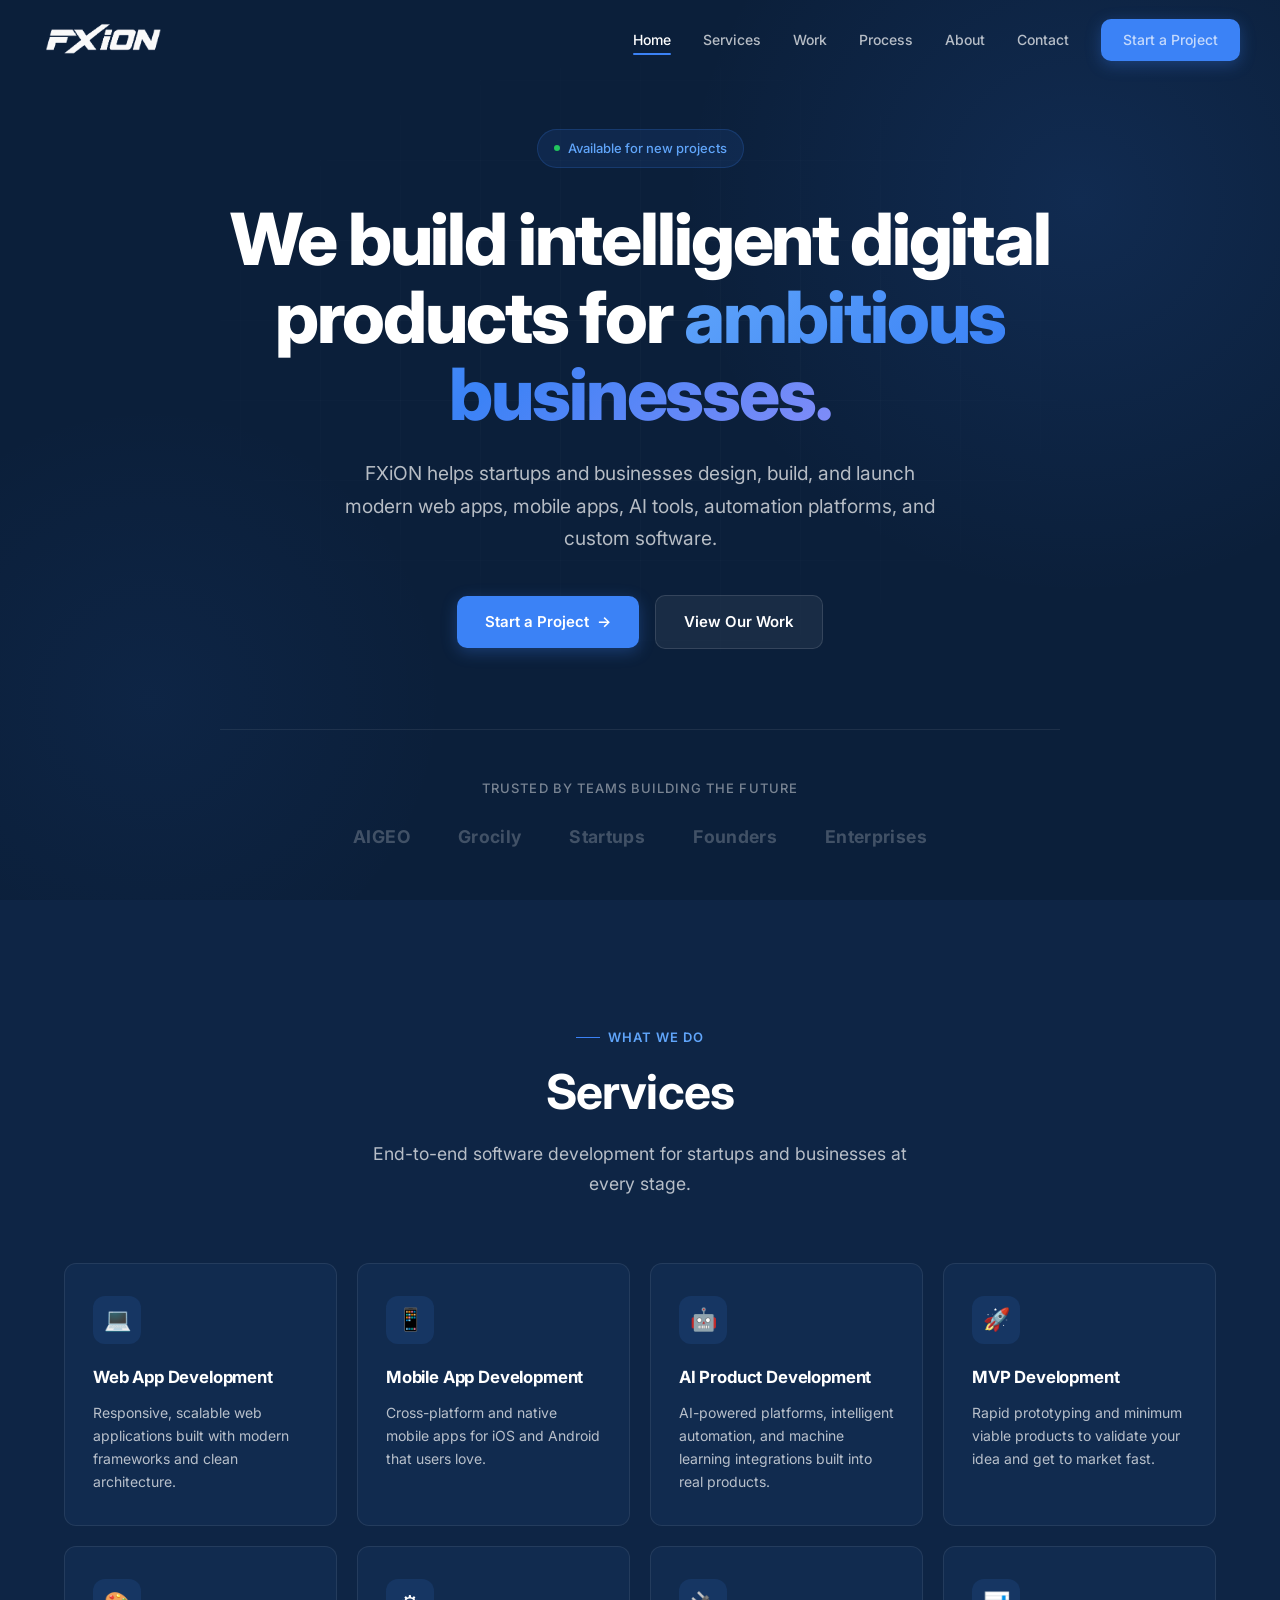
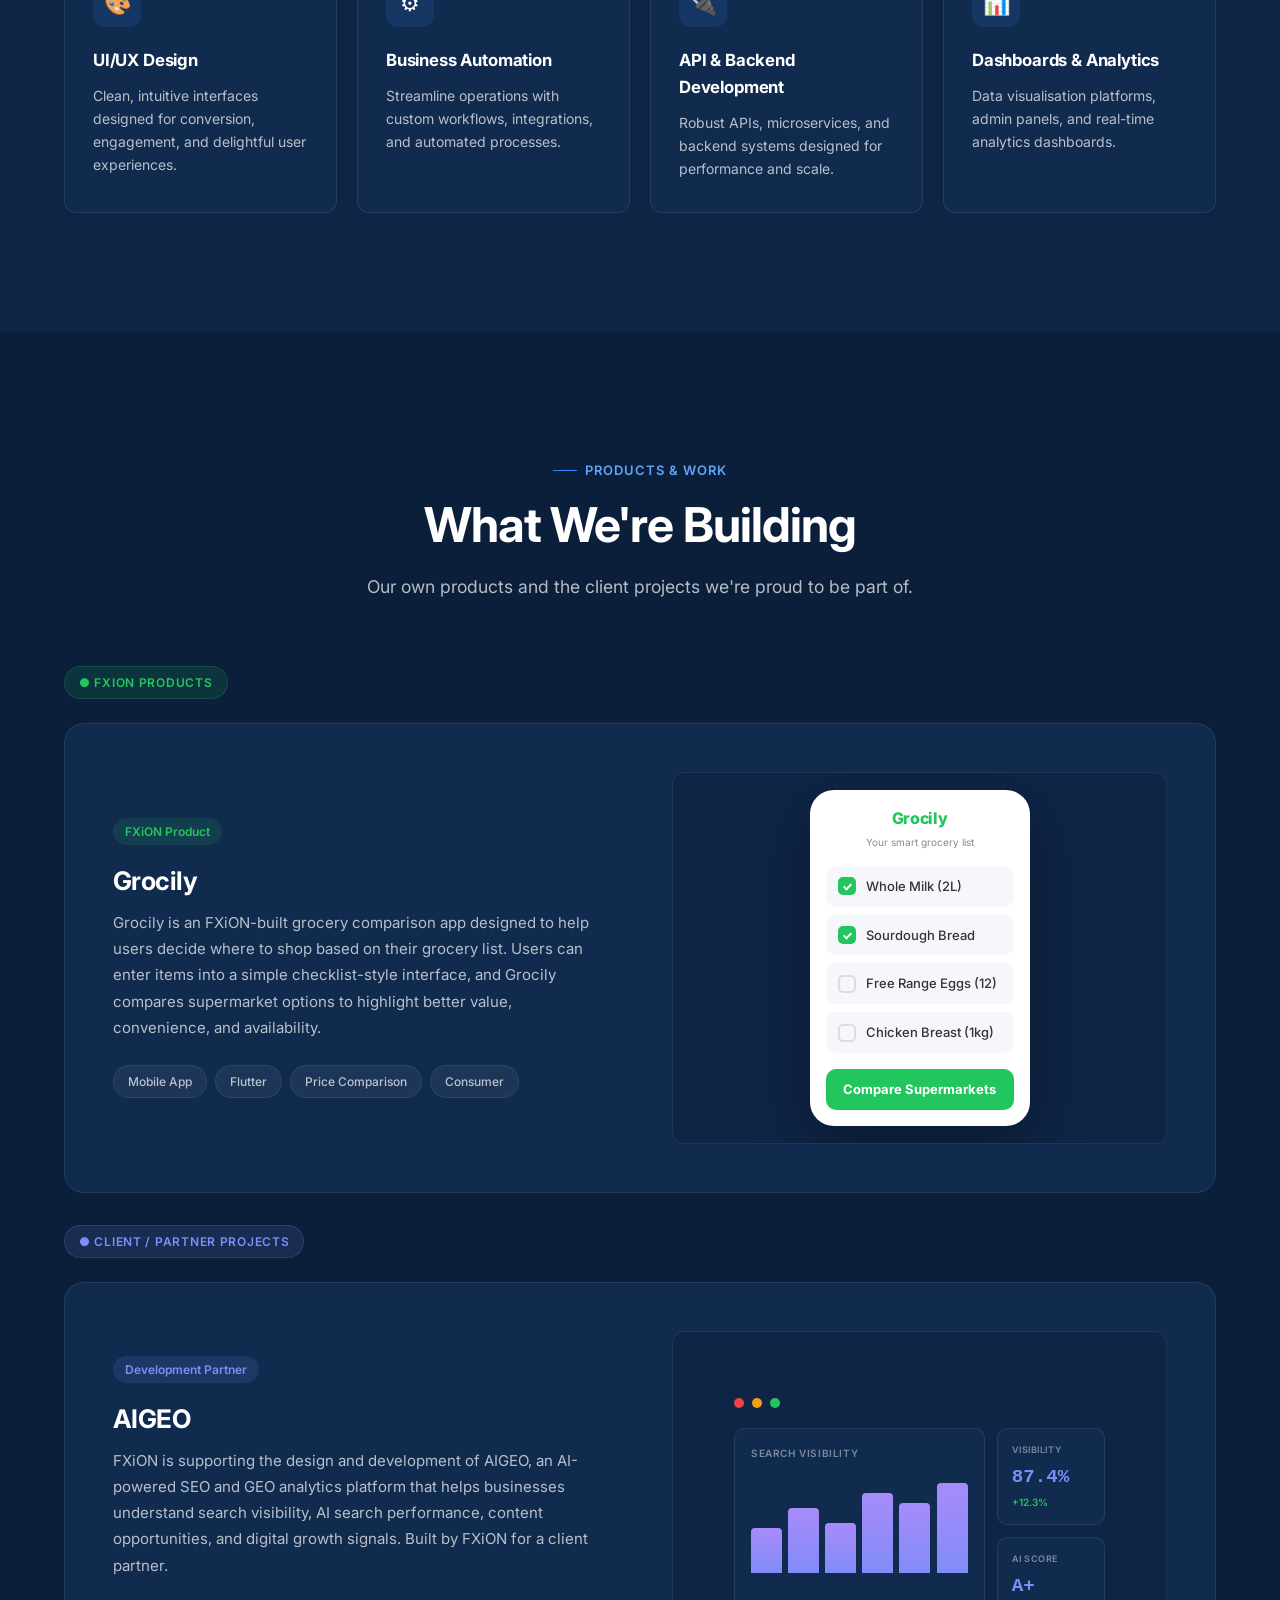
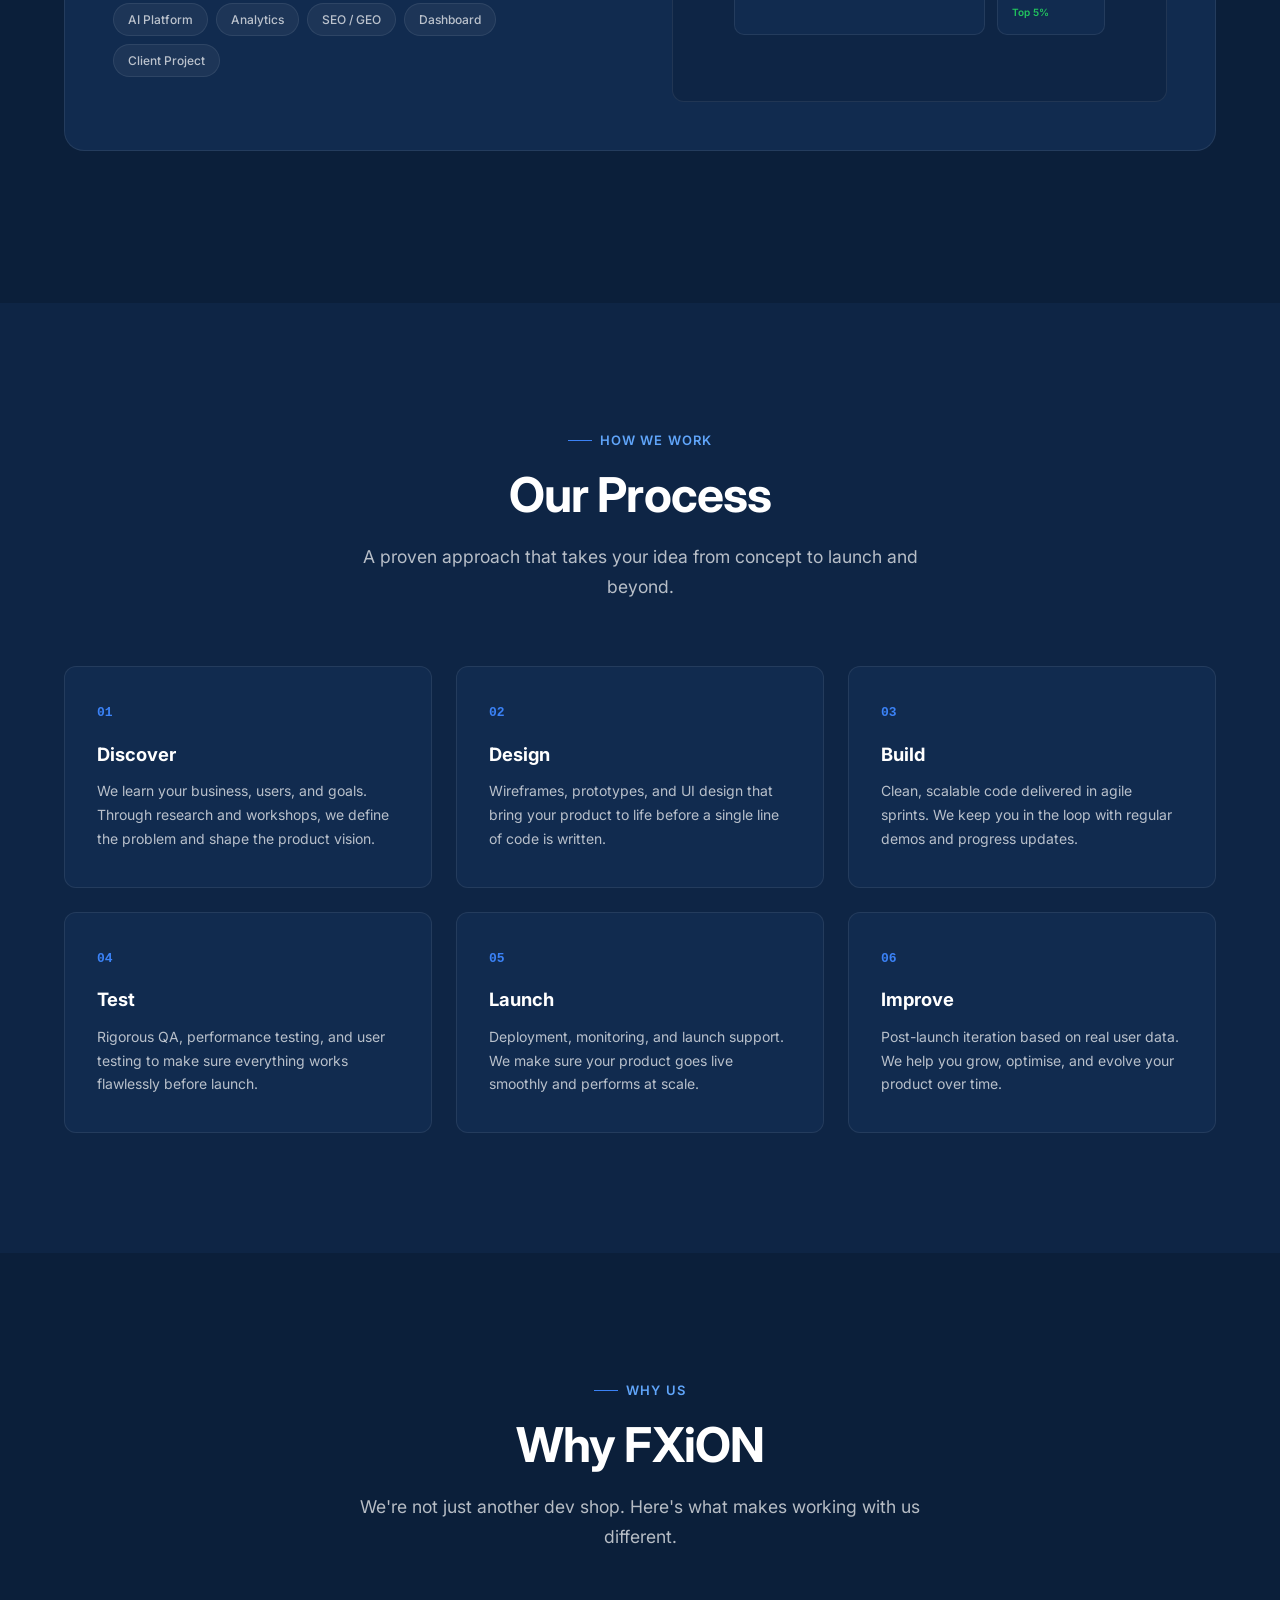
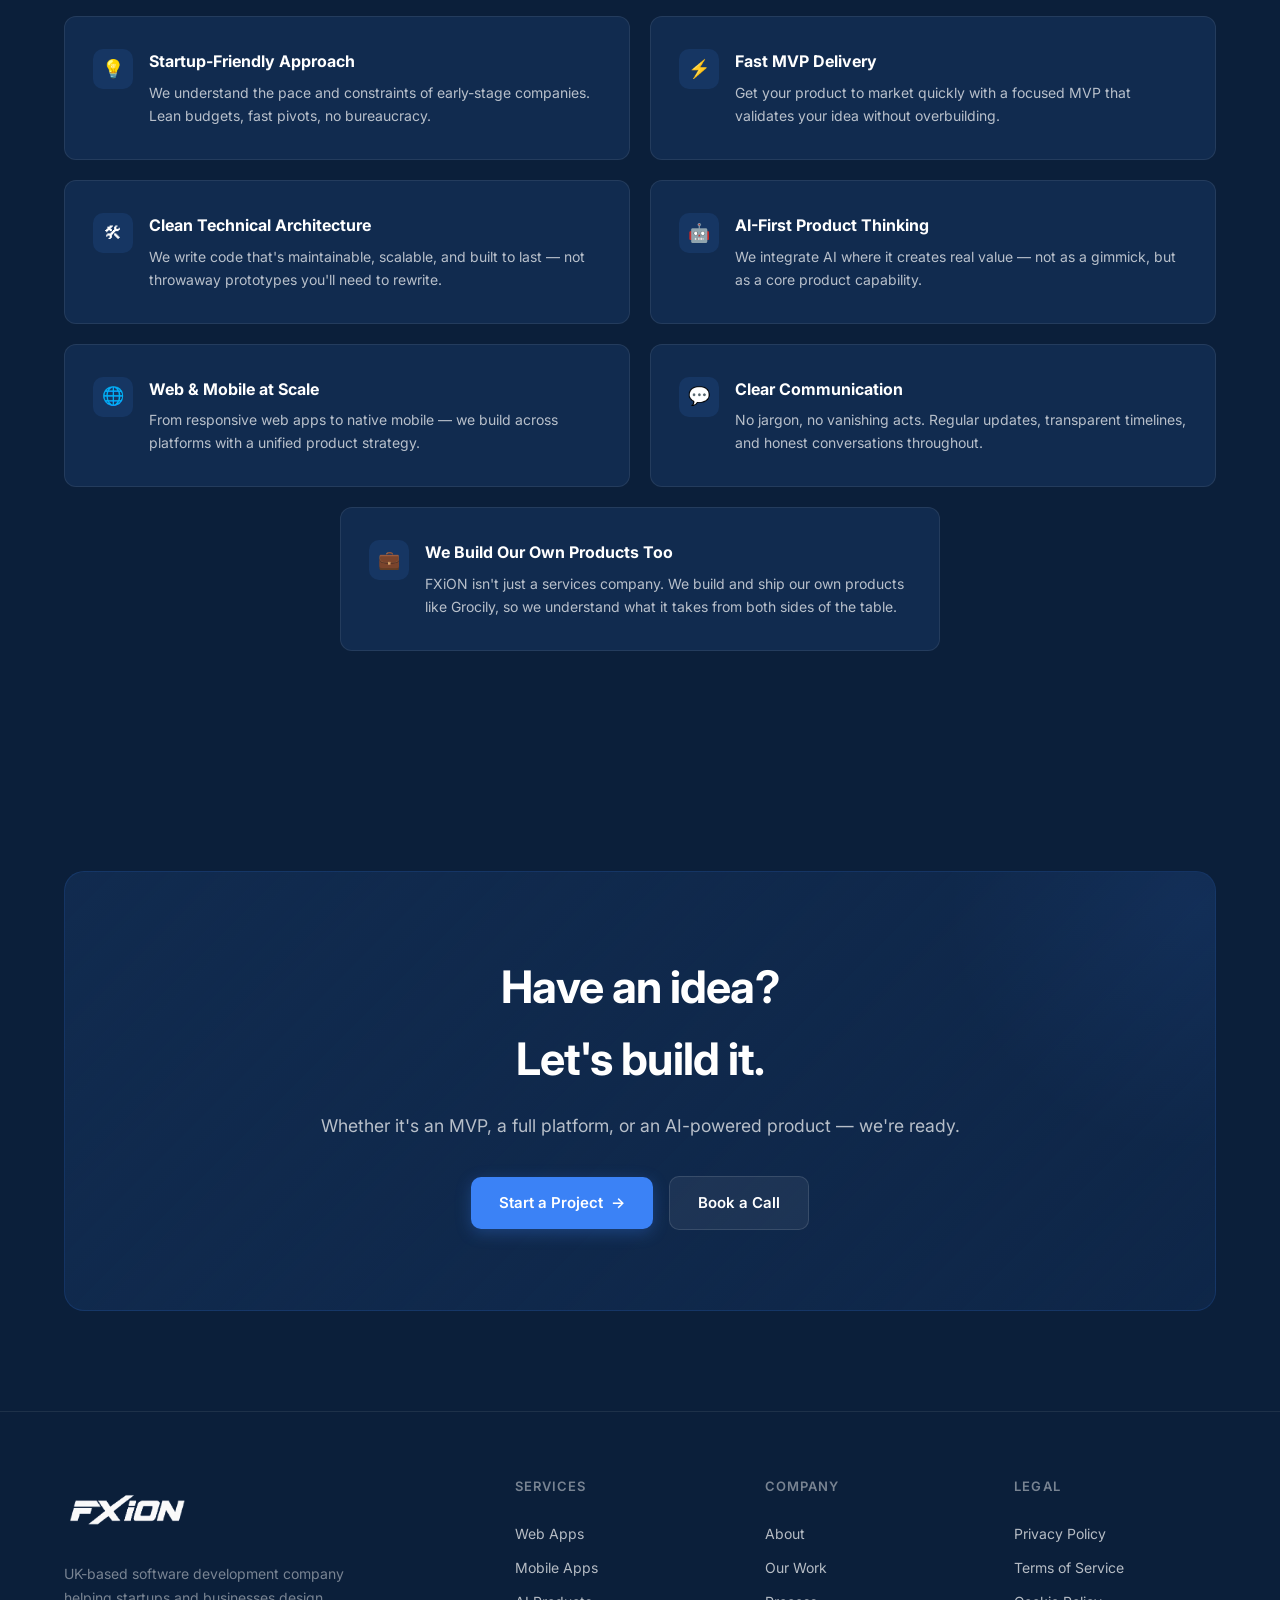
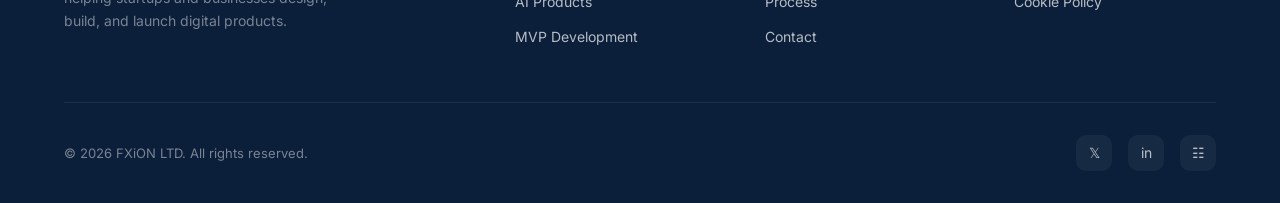
==== index.html @ 8feb6fe5 "Rename FXION to FXiON across the website Co-Authored-By: Claude Opus 4.6 <noreply@anthropic.com>" ====
<!DOCTYPE html>
<html lang="en">
<head>
  <meta charset="UTF-8">
  <meta name="viewport" content="width=device-width, initial-scale=1.0">
  <title>FXiON — We Build Intelligent Digital Products</title>
  <meta name="description" content="FXiON is a UK-based software development company. We help startups and businesses design, build, and launch web apps, mobile apps, AI tools, and custom software.">
  <link rel="preconnect" href="https://fonts.googleapis.com">
  <link rel="preconnect" href="https://fonts.gstatic.com" crossorigin>
  <link href="https://fonts.googleapis.com/css2?family=Inter:wght@400;500;600;700;800&display=swap" rel="stylesheet">
  <link rel="stylesheet" href="styles.css">
  <link rel="icon" href="data:image/svg+xml,<svg xmlns='http://www.w3.org/2000/svg' viewBox='0 0 32 32'><text y='28' font-size='28' font-weight='bold' fill='%233B82F6'>X</text></svg>">
</head>
<body>

  <!-- ===== Navigation ===== -->
  <nav class="nav" role="navigation">
    <div class="nav-inner">
      <a href="index.html" class="nav-logo">
        <img src="logo.png" alt="FXiON">
      </a>
      <div class="nav-links">
        <a href="index.html" class="active">Home</a>
        <a href="#services">Services</a>
        <a href="#work">Work</a>
        <a href="#process">Process</a>
        <a href="about.html">About</a>
        <a href="contact.html">Contact</a>
        <a href="contact.html" class="btn btn-primary nav-cta">Start a Project</a>
      </div>
      <button class="nav-mobile-toggle" aria-label="Toggle menu" aria-expanded="false">
        <span></span><span></span><span></span>
      </button>
    </div>
    <div class="nav-mobile-menu">
      <a href="index.html">Home</a>
      <a href="#services">Services</a>
      <a href="#work">Work</a>
      <a href="#process">Process</a>
      <a href="about.html">About</a>
      <a href="contact.html">Contact</a>
      <a href="contact.html" class="btn btn-primary" style="margin-top:16px;text-align:center;">Start a Project</a>
    </div>
  </nav>

  <!-- ===== Hero ===== -->
  <section class="hero">
    <div class="hero-bg">
      <div class="hero-gradient-1"></div>
      <div class="hero-gradient-2"></div>
      <div class="hero-grid"></div>
    </div>
    <div class="container">
      <div class="hero-content">
        <div class="hero-badge">
          <span class="hero-badge-dot"></span>
          Available for new projects
        </div>
        <h1>We build intelligent digital products for <span class="highlight">ambitious businesses.</span></h1>
        <p class="hero-subtitle">
          FXiON helps startups and businesses design, build, and launch modern web apps, mobile apps, AI tools, automation platforms, and custom software.
        </p>
        <div class="hero-actions">
          <a href="contact.html" class="btn btn-primary">
            Start a Project <span class="btn-arrow">&rarr;</span>
          </a>
          <a href="#work" class="btn btn-secondary">
            View Our Work
          </a>
        </div>
        <div class="hero-clients">
          <div class="hero-clients-label">Trusted by teams building the future</div>
          <div class="hero-clients-logos">
            <span class="client-logo">AIGEO</span>
            <span class="client-logo">Grocily</span>
            <span class="client-logo">Startups</span>
            <span class="client-logo">Founders</span>
            <span class="client-logo">Enterprises</span>
          </div>
        </div>
      </div>
    </div>
  </section>

  <!-- ===== Services ===== -->
  <section class="section" id="services" style="background: var(--bg-secondary);">
    <div class="container">
      <div class="section-center reveal">
        <span class="section-label">What We Do</span>
        <h2 class="section-title">Services</h2>
        <p class="section-subtitle">End-to-end software development for startups and businesses at every stage.</p>
      </div>
      <div class="services-grid">
        <div class="service-card reveal">
          <div class="service-icon">&#128187;</div>
          <h3>Web App Development</h3>
          <p>Responsive, scalable web applications built with modern frameworks and clean architecture.</p>
        </div>
        <div class="service-card reveal">
          <div class="service-icon">&#128241;</div>
          <h3>Mobile App Development</h3>
          <p>Cross-platform and native mobile apps for iOS and Android that users love.</p>
        </div>
        <div class="service-card reveal">
          <div class="service-icon">&#129302;</div>
          <h3>AI Product Development</h3>
          <p>AI-powered platforms, intelligent automation, and machine learning integrations built into real products.</p>
        </div>
        <div class="service-card reveal">
          <div class="service-icon">&#128640;</div>
          <h3>MVP Development</h3>
          <p>Rapid prototyping and minimum viable products to validate your idea and get to market fast.</p>
        </div>
        <div class="service-card reveal">
          <div class="service-icon">&#127912;</div>
          <h3>UI/UX Design</h3>
          <p>Clean, intuitive interfaces designed for conversion, engagement, and delightful user experiences.</p>
        </div>
        <div class="service-card reveal">
          <div class="service-icon">&#9881;</div>
          <h3>Business Automation</h3>
          <p>Streamline operations with custom workflows, integrations, and automated processes.</p>
        </div>
        <div class="service-card reveal">
          <div class="service-icon">&#128268;</div>
          <h3>API &amp; Backend Development</h3>
          <p>Robust APIs, microservices, and backend systems designed for performance and scale.</p>
        </div>
        <div class="service-card reveal">
          <div class="service-icon">&#128202;</div>
          <h3>Dashboards &amp; Analytics</h3>
          <p>Data visualisation platforms, admin panels, and real-time analytics dashboards.</p>
        </div>
      </div>
    </div>
  </section>

  <!-- ===== Products & Work ===== -->
  <section class="section" id="work">
    <div class="container">
      <div class="section-center reveal">
        <span class="section-label">Products &amp; Work</span>
        <h2 class="section-title">What We're Building</h2>
        <p class="section-subtitle">Our own products and the client projects we're proud to be part of.</p>
      </div>

      <!-- FXiON Products -->
      <div class="work-category reveal" style="margin-top:64px;">
        <div class="work-category-label own">&#9679; FXiON Products</div>
        <div class="work-card">
          <div class="work-card-info">
            <span class="work-card-badge own">FXiON Product</span>
            <h3>Grocily</h3>
            <p>Grocily is an FXiON-built grocery comparison app designed to help users decide where to shop based on their grocery list. Users can enter items into a simple checklist-style interface, and Grocily compares supermarket options to highlight better value, convenience, and availability.</p>
            <div class="work-card-tags">
              <span class="work-tag">Mobile App</span>
              <span class="work-tag">Flutter</span>
              <span class="work-tag">Price Comparison</span>
              <span class="work-tag">Consumer</span>
            </div>
          </div>
          <div class="work-card-visual">
            <div class="grocily-mockup">
              <div class="grocily-header">
                <h4>Grocily</h4>
                <p>Your smart grocery list</p>
              </div>
              <div class="grocily-list">
                <div class="grocily-item checked">
                  <div class="grocily-check"></div>
                  Whole Milk (2L)
                </div>
                <div class="grocily-item checked">
                  <div class="grocily-check"></div>
                  Sourdough Bread
                </div>
                <div class="grocily-item">
                  <div class="grocily-check"></div>
                  Free Range Eggs (12)
                </div>
                <div class="grocily-item">
                  <div class="grocily-check"></div>
                  Chicken Breast (1kg)
                </div>
              </div>
              <div class="grocily-compare">Compare Supermarkets</div>
            </div>
          </div>
        </div>
      </div>

      <!-- Client / Partner Projects -->
      <div class="work-category reveal">
        <div class="work-category-label client">&#9679; Client / Partner Projects</div>
        <div class="work-card">
          <div class="work-card-info">
            <span class="work-card-badge client">Development Partner</span>
            <h3>AIGEO</h3>
            <p>FXiON is supporting the design and development of AIGEO, an AI-powered SEO and GEO analytics platform that helps businesses understand search visibility, AI search performance, content opportunities, and digital growth signals. Built by FXiON for a client partner.</p>
            <div class="work-card-tags">
              <span class="work-tag">AI Platform</span>
              <span class="work-tag">Analytics</span>
              <span class="work-tag">SEO / GEO</span>
              <span class="work-tag">Dashboard</span>
              <span class="work-tag">Client Project</span>
            </div>
          </div>
          <div class="work-card-visual">
            <div class="aigeo-mockup">
              <div class="aigeo-bar">
                <span class="aigeo-dot"></span>
                <span class="aigeo-dot"></span>
                <span class="aigeo-dot"></span>
              </div>
              <div class="aigeo-content">
                <div class="aigeo-chart">
                  <div class="aigeo-chart-title">Search Visibility</div>
                  <div class="aigeo-bars">
                    <div class="aigeo-bar-item"></div>
                    <div class="aigeo-bar-item"></div>
                    <div class="aigeo-bar-item"></div>
                    <div class="aigeo-bar-item"></div>
                    <div class="aigeo-bar-item"></div>
                    <div class="aigeo-bar-item"></div>
                  </div>
                </div>
                <div class="aigeo-sidebar">
                  <div class="aigeo-metric">
                    <div class="aigeo-metric-label">Visibility</div>
                    <div class="aigeo-metric-value">87.4%</div>
                    <div class="aigeo-metric-change">+12.3%</div>
                  </div>
                  <div class="aigeo-metric">
                    <div class="aigeo-metric-label">AI Score</div>
                    <div class="aigeo-metric-value">A+</div>
                    <div class="aigeo-metric-change">Top 5%</div>
                  </div>
                </div>
              </div>
            </div>
          </div>
        </div>
      </div>
    </div>
  </section>

  <!-- ===== Process ===== -->
  <section class="section" id="process" style="background: var(--bg-secondary);">
    <div class="container">
      <div class="section-center reveal">
        <span class="section-label">How We Work</span>
        <h2 class="section-title">Our Process</h2>
        <p class="section-subtitle">A proven approach that takes your idea from concept to launch and beyond.</p>
      </div>
      <div class="process-grid">
        <div class="process-card reveal">
          <div class="process-number">01</div>
          <h3>Discover</h3>
          <p>We learn your business, users, and goals. Through research and workshops, we define the problem and shape the product vision.</p>
        </div>
        <div class="process-card reveal">
          <div class="process-number">02</div>
          <h3>Design</h3>
          <p>Wireframes, prototypes, and UI design that bring your product to life before a single line of code is written.</p>
        </div>
        <div class="process-card reveal">
          <div class="process-number">03</div>
          <h3>Build</h3>
          <p>Clean, scalable code delivered in agile sprints. We keep you in the loop with regular demos and progress updates.</p>
        </div>
        <div class="process-card reveal">
          <div class="process-number">04</div>
          <h3>Test</h3>
          <p>Rigorous QA, performance testing, and user testing to make sure everything works flawlessly before launch.</p>
        </div>
        <div class="process-card reveal">
          <div class="process-number">05</div>
          <h3>Launch</h3>
          <p>Deployment, monitoring, and launch support. We make sure your product goes live smoothly and performs at scale.</p>
        </div>
        <div class="process-card reveal">
          <div class="process-number">06</div>
          <h3>Improve</h3>
          <p>Post-launch iteration based on real user data. We help you grow, optimise, and evolve your product over time.</p>
        </div>
      </div>
    </div>
  </section>

  <!-- ===== Why FXiON ===== -->
  <section class="section" id="why">
    <div class="container">
      <div class="section-center reveal">
        <span class="section-label">Why Us</span>
        <h2 class="section-title">Why FXiON</h2>
        <p class="section-subtitle">We're not just another dev shop. Here's what makes working with us different.</p>
      </div>
      <div class="why-grid">
        <div class="why-card reveal">
          <div class="why-icon">&#128161;</div>
          <div>
            <h3>Startup-Friendly Approach</h3>
            <p>We understand the pace and constraints of early-stage companies. Lean budgets, fast pivots, no bureaucracy.</p>
          </div>
        </div>
        <div class="why-card reveal">
          <div class="why-icon">&#9889;</div>
          <div>
            <h3>Fast MVP Delivery</h3>
            <p>Get your product to market quickly with a focused MVP that validates your idea without overbuilding.</p>
          </div>
        </div>
        <div class="why-card reveal">
          <div class="why-icon">&#128736;</div>
          <div>
            <h3>Clean Technical Architecture</h3>
            <p>We write code that's maintainable, scalable, and built to last — not throwaway prototypes you'll need to rewrite.</p>
          </div>
        </div>
        <div class="why-card reveal">
          <div class="why-icon">&#129302;</div>
          <div>
            <h3>AI-First Product Thinking</h3>
            <p>We integrate AI where it creates real value — not as a gimmick, but as a core product capability.</p>
          </div>
        </div>
        <div class="why-card reveal">
          <div class="why-icon">&#127760;</div>
          <div>
            <h3>Web &amp; Mobile at Scale</h3>
            <p>From responsive web apps to native mobile — we build across platforms with a unified product strategy.</p>
          </div>
        </div>
        <div class="why-card reveal">
          <div class="why-icon">&#128172;</div>
          <div>
            <h3>Clear Communication</h3>
            <p>No jargon, no vanishing acts. Regular updates, transparent timelines, and honest conversations throughout.</p>
          </div>
        </div>
        <div class="why-card reveal" style="grid-column: 1 / -1; max-width: 600px; margin: 0 auto;">
          <div class="why-icon">&#128188;</div>
          <div>
            <h3>We Build Our Own Products Too</h3>
            <p>FXiON isn't just a services company. We build and ship our own products like Grocily, so we understand what it takes from both sides of the table.</p>
          </div>
        </div>
      </div>
    </div>
  </section>

  <!-- ===== CTA Banner ===== -->
  <section class="cta-banner">
    <div class="container">
      <div class="cta-box reveal">
        <h2>Have an idea?<br>Let's build it.</h2>
        <p>Whether it's an MVP, a full platform, or an AI-powered product — we're ready.</p>
        <div class="hero-actions">
          <a href="contact.html" class="btn btn-primary">Start a Project <span class="btn-arrow">&rarr;</span></a>
          <a href="contact.html" class="btn btn-secondary">Book a Call</a>
        </div>
      </div>
    </div>
  </section>

  <!-- ===== Footer ===== -->
  <footer class="footer">
    <div class="container">
      <div class="footer-grid">
        <div class="footer-brand">
          <a href="index.html" class="nav-logo">
            <img src="logo.png" alt="FXiON">
          </a>
          <p>UK-based software development company helping startups and businesses design, build, and launch digital products.</p>
        </div>
        <div class="footer-col">
          <h4>Services</h4>
          <a href="#services">Web Apps</a>
          <a href="#services">Mobile Apps</a>
          <a href="#services">AI Products</a>
          <a href="#services">MVP Development</a>
        </div>
        <div class="footer-col">
          <h4>Company</h4>
          <a href="about.html">About</a>
          <a href="#work">Our Work</a>
          <a href="#process">Process</a>
          <a href="contact.html">Contact</a>
        </div>
        <div class="footer-col">
          <h4>Legal</h4>
          <a href="#">Privacy Policy</a>
          <a href="#">Terms of Service</a>
          <a href="#">Cookie Policy</a>
        </div>
      </div>
      <div class="footer-bottom">
        <span>&copy; 2026 FXiON LTD. All rights reserved.</span>
        <div class="footer-social">
          <a href="#" aria-label="Twitter">&#120143;</a>
          <a href="#" aria-label="LinkedIn">in</a>
          <a href="#" aria-label="GitHub">&#9783;</a>
        </div>
      </div>
    </div>
  </footer>

  <script src="script.js"></script>
</body>
</html>
---- styles.css ----
/* ========================================
   FXiON LTD — Global Styles
   ======================================== */

*, *::before, *::after {
  margin: 0;
  padding: 0;
  box-sizing: border-box;
}

:root {
  --bg-primary: #0B1F3A;
  --bg-secondary: #0E2545;
  --bg-card: #112B4F;
  --bg-card-hover: #153562;
  --accent: #3B82F6;
  --accent-light: #60A5FA;
  --accent-glow: rgba(59, 130, 246, 0.12);
  --green: #22C55E;
  --green-glow: rgba(34, 197, 94, 0.12);
  --purple: #818CF8;
  --purple-glow: rgba(129, 140, 248, 0.12);
  --text-primary: #FFFFFF;
  --text-secondary: rgba(255, 255, 255, 0.7);
  --text-muted: rgba(255, 255, 255, 0.45);
  --border: rgba(255, 255, 255, 0.08);
  --border-light: rgba(255, 255, 255, 0.12);
  --radius: 12px;
  --radius-lg: 20px;
  --transition: 0.3s cubic-bezier(0.4, 0, 0.2, 1);
  --font: 'Inter', -apple-system, BlinkMacSystemFont, 'Segoe UI', sans-serif;
  --font-mono: 'JetBrains Mono', 'Fira Code', monospace;
}

html {
  scroll-behavior: smooth;
  -webkit-font-smoothing: antialiased;
  -moz-osx-font-smoothing: grayscale;
}

body {
  font-family: var(--font);
  background: var(--bg-primary);
  color: var(--text-primary);
  line-height: 1.6;
  overflow-x: hidden;
}

a { text-decoration: none; color: inherit; }
img { max-width: 100%; display: block; }
ul { list-style: none; }

/* --- Utility --- */
.container {
  max-width: 1200px;
  margin: 0 auto;
  padding: 0 24px;
}

.section {
  padding: 120px 0;
}

.section-label {
  display: inline-flex;
  align-items: center;
  gap: 8px;
  font-size: 13px;
  font-weight: 600;
  letter-spacing: 0.08em;
  text-transform: uppercase;
  color: var(--accent-light);
  margin-bottom: 16px;
}

.section-label::before {
  content: '';
  width: 24px;
  height: 1px;
  background: var(--accent);
}

.section-title {
  font-size: clamp(2rem, 4vw, 3rem);
  font-weight: 700;
  line-height: 1.15;
  letter-spacing: -0.02em;
  margin-bottom: 20px;
}

.section-subtitle {
  font-size: 1.1rem;
  color: var(--text-secondary);
  max-width: 580px;
  line-height: 1.7;
}

.section-center {
  text-align: center;
}

.section-center .section-subtitle {
  margin-left: auto;
  margin-right: auto;
}

/* --- Buttons --- */
.btn {
  display: inline-flex;
  align-items: center;
  gap: 8px;
  padding: 14px 28px;
  border-radius: 10px;
  font-size: 15px;
  font-weight: 600;
  font-family: var(--font);
  cursor: pointer;
  border: none;
  transition: var(--transition);
  white-space: nowrap;
}

.btn-primary {
  background: var(--accent);
  color: #fff;
  box-shadow: 0 4px 16px rgba(59, 130, 246, 0.3);
}

.btn-primary:hover {
  background: #2563EB;
  transform: translateY(-2px);
  box-shadow: 0 0 24px rgba(59, 130, 246, 0.25), 0 8px 24px rgba(59, 130, 246, 0.35);
}

.btn-secondary {
  background: rgba(255, 255, 255, 0.06);
  color: var(--text-primary);
  border: 1px solid var(--border-light);
}

.btn-secondary:hover {
  background: rgba(255, 255, 255, 0.1);
  border-color: rgba(255, 255, 255, 0.2);
  transform: translateY(-2px);
}

.btn-arrow { transition: transform 0.2s; }
.btn:hover .btn-arrow { transform: translateX(3px); }

/* ========================================
   Navigation
   ======================================== */
.nav {
  position: fixed;
  top: 0;
  left: 0;
  right: 0;
  z-index: 1000;
  padding: 0 24px;
  transition: var(--transition);
}

.nav.scrolled {
  background: rgba(11, 31, 58, 0.85);
  backdrop-filter: blur(20px);
  -webkit-backdrop-filter: blur(20px);
  border-bottom: 1px solid var(--border);
}

.nav-inner {
  max-width: 1200px;
  margin: 0 auto;
  display: flex;
  align-items: center;
  justify-content: space-between;
  height: 80px;
}

.nav-logo {
  display: flex;
  align-items: center;
}

.nav-logo img {
  height: 70px;
  width: auto;
}

.nav-links {
  display: flex;
  align-items: center;
  gap: 32px;
}

.nav-links a {
  font-size: 14px;
  font-weight: 500;
  color: var(--text-secondary);
  transition: var(--transition);
  position: relative;
}

.nav-links a:hover,
.nav-links a.active {
  color: var(--text-primary);
}

.nav-links a.active::after {
  content: '';
  position: absolute;
  bottom: -4px;
  left: 0;
  right: 0;
  height: 2px;
  background: var(--accent);
  border-radius: 1px;
}

.nav-cta {
  padding: 10px 22px !important;
  font-size: 14px !important;
}

.nav-mobile-toggle {
  display: none;
  flex-direction: column;
  gap: 5px;
  cursor: pointer;
  padding: 4px;
  background: none;
  border: none;
}

.nav-mobile-toggle span {
  width: 22px;
  height: 2px;
  background: var(--text-primary);
  border-radius: 2px;
  transition: var(--transition);
}

.nav-mobile-menu {
  display: none;
  position: fixed;
  top: 80px;
  left: 0;
  right: 0;
  bottom: 0;
  background: var(--bg-primary);
  padding: 40px 24px;
  flex-direction: column;
  gap: 24px;
  z-index: 999;
}

.nav-mobile-menu.open { display: flex; }

.nav-mobile-menu a {
  font-size: 1.25rem;
  font-weight: 500;
  color: var(--text-secondary);
  padding: 12px 0;
  border-bottom: 1px solid var(--border);
  transition: var(--transition);
}

.nav-mobile-menu a:hover { color: var(--text-primary); }

/* ========================================
   Hero
   ======================================== */
.hero {
  min-height: 100vh;
  display: flex;
  align-items: center;
  position: relative;
  overflow: hidden;
  padding-top: 80px;
}

.hero-bg {
  position: absolute;
  inset: 0;
  overflow: hidden;
  pointer-events: none;
}

.hero-gradient-1 {
  position: absolute;
  width: 800px;
  height: 800px;
  border-radius: 50%;
  background: radial-gradient(circle, rgba(59, 130, 246, 0.12) 0%, transparent 70%);
  top: -200px;
  right: -200px;
  animation: floatGlow 8s ease-in-out infinite;
}

.hero-gradient-2 {
  position: absolute;
  width: 600px;
  height: 600px;
  border-radius: 50%;
  background: radial-gradient(circle, rgba(59, 130, 246, 0.06) 0%, transparent 70%);
  bottom: -100px;
  left: -150px;
  animation: floatGlow 10s ease-in-out infinite reverse;
}

.hero-grid {
  position: absolute;
  inset: 0;
  background-image:
    linear-gradient(rgba(255, 255, 255, 0.02) 1px, transparent 1px),
    linear-gradient(90deg, rgba(255, 255, 255, 0.02) 1px, transparent 1px);
  background-size: 80px 80px;
  mask-image: radial-gradient(ellipse 60% 60% at 50% 40%, black 20%, transparent 70%);
  -webkit-mask-image: radial-gradient(ellipse 60% 60% at 50% 40%, black 20%, transparent 70%);
}

.hero-content {
  position: relative;
  z-index: 1;
  text-align: center;
  max-width: 840px;
  margin: 0 auto;
}

.hero-badge {
  display: inline-flex;
  align-items: center;
  gap: 8px;
  padding: 8px 16px;
  background: rgba(59, 130, 246, 0.1);
  border: 1px solid rgba(59, 130, 246, 0.2);
  border-radius: 100px;
  font-size: 13px;
  font-weight: 500;
  color: var(--accent-light);
  margin-bottom: 32px;
  animation: fadeInUp 0.8s ease both;
}

.hero-badge-dot {
  width: 6px;
  height: 6px;
  background: var(--green);
  border-radius: 50%;
  animation: pulse 2s infinite;
}

.hero h1 {
  font-size: clamp(2.8rem, 7vw, 4.5rem);
  font-weight: 800;
  line-height: 1.08;
  letter-spacing: -0.03em;
  margin-bottom: 24px;
  animation: fadeInUp 0.8s ease 0.1s both;
}

.hero h1 .highlight {
  background: linear-gradient(135deg, var(--accent-light) 0%, var(--accent) 50%, #818CF8 100%);
  -webkit-background-clip: text;
  -webkit-text-fill-color: transparent;
  background-clip: text;
}

.hero-subtitle {
  font-size: clamp(1.05rem, 2vw, 1.2rem);
  color: var(--text-secondary);
  max-width: 620px;
  margin: 0 auto 40px;
  line-height: 1.7;
  animation: fadeInUp 0.8s ease 0.2s both;
}

.hero-actions {
  display: flex;
  align-items: center;
  justify-content: center;
  gap: 16px;
  flex-wrap: wrap;
  animation: fadeInUp 0.8s ease 0.3s both;
}

.hero-clients {
  margin-top: 80px;
  padding-top: 48px;
  border-top: 1px solid var(--border);
  animation: fadeInUp 0.8s ease 0.5s both;
  text-align: center;
}

.hero-clients-label {
  font-size: 13px;
  font-weight: 500;
  color: var(--text-muted);
  text-transform: uppercase;
  letter-spacing: 0.08em;
  margin-bottom: 24px;
}

.hero-clients-logos {
  display: flex;
  justify-content: center;
  align-items: center;
  gap: 48px;
  flex-wrap: wrap;
}

.client-logo {
  font-size: 1.1rem;
  font-weight: 700;
  color: var(--text-muted);
  letter-spacing: 0.02em;
  opacity: 0.5;
  transition: var(--transition);
}

.client-logo:hover { opacity: 0.8; }

/* ========================================
   Services
   ======================================== */
.services-grid {
  display: grid;
  grid-template-columns: repeat(4, 1fr);
  gap: 20px;
  margin-top: 64px;
}

.service-card {
  padding: 32px 28px;
  border-radius: var(--radius);
  background: var(--bg-card);
  border: 1px solid var(--border);
  transition: var(--transition);
  position: relative;
  overflow: hidden;
}

.service-card::before {
  content: '';
  position: absolute;
  top: 0;
  left: 0;
  right: 0;
  height: 2px;
  background: linear-gradient(90deg, transparent, var(--accent), transparent);
  opacity: 0;
  transition: var(--transition);
}

.service-card:hover {
  background: var(--bg-card-hover);
  border-color: rgba(59, 130, 246, 0.2);
  transform: translateY(-4px);
}

.service-card:hover::before { opacity: 1; }

.service-icon {
  width: 48px;
  height: 48px;
  border-radius: 12px;
  background: var(--accent-glow);
  display: flex;
  align-items: center;
  justify-content: center;
  margin-bottom: 20px;
  font-size: 22px;
}

.service-card h3 {
  font-size: 1.05rem;
  font-weight: 700;
  margin-bottom: 10px;
  letter-spacing: -0.01em;
}

.service-card p {
  font-size: 14px;
  color: var(--text-secondary);
  line-height: 1.65;
}

/* ========================================
   Products & Work
   ======================================== */
.work-category {
  margin-bottom: 32px;
}

.work-category-label {
  display: inline-flex;
  align-items: center;
  gap: 8px;
  padding: 6px 14px;
  border-radius: 100px;
  font-size: 12px;
  font-weight: 600;
  letter-spacing: 0.06em;
  text-transform: uppercase;
  margin-bottom: 24px;
}

.work-category-label.own {
  background: var(--green-glow);
  color: var(--green);
  border: 1px solid rgba(34, 197, 94, 0.2);
}

.work-category-label.client {
  background: var(--purple-glow);
  color: var(--purple);
  border: 1px solid rgba(129, 140, 248, 0.2);
}

.work-card {
  display: grid;
  grid-template-columns: 1fr 1fr;
  gap: 64px;
  align-items: center;
  padding: 48px;
  border-radius: var(--radius-lg);
  background: var(--bg-card);
  border: 1px solid var(--border);
  margin-bottom: 32px;
  transition: var(--transition);
}

.work-card:hover {
  border-color: var(--border-light);
}

.work-card-info h3 {
  font-size: 1.6rem;
  font-weight: 700;
  letter-spacing: -0.02em;
  margin-bottom: 8px;
}

.work-card-badge {
  display: inline-block;
  font-size: 12px;
  font-weight: 600;
  padding: 4px 12px;
  border-radius: 100px;
  margin-bottom: 16px;
}

.work-card-badge.own {
  background: var(--green-glow);
  color: var(--green);
}

.work-card-badge.client {
  background: var(--purple-glow);
  color: var(--purple);
}

.work-card-info p {
  font-size: 15px;
  color: var(--text-secondary);
  line-height: 1.75;
  margin-bottom: 24px;
}

.work-card-tags {
  display: flex;
  flex-wrap: wrap;
  gap: 8px;
}

.work-tag {
  font-size: 12px;
  font-weight: 500;
  padding: 6px 14px;
  border-radius: 100px;
  background: rgba(255, 255, 255, 0.05);
  color: var(--text-secondary);
  border: 1px solid var(--border);
}

.work-card-visual {
  border-radius: var(--radius);
  overflow: hidden;
  background: var(--bg-secondary);
  border: 1px solid var(--border);
  aspect-ratio: 4 / 3;
  display: flex;
  align-items: center;
  justify-content: center;
  position: relative;
}

/* Grocily mockup */
.grocily-mockup {
  width: 220px;
  background: #fff;
  border-radius: 24px;
  padding: 16px;
  box-shadow: 0 20px 60px rgba(0, 0, 0, 0.3);
  position: relative;
}

.grocily-header {
  text-align: center;
  margin-bottom: 16px;
}

.grocily-header h4 {
  font-size: 16px;
  font-weight: 800;
  color: var(--green);
  letter-spacing: -0.02em;
}

.grocily-header p {
  font-size: 10px;
  color: #888;
  margin-top: 2px;
}

.grocily-list {
  display: flex;
  flex-direction: column;
  gap: 8px;
  margin-bottom: 16px;
}

.grocily-item {
  display: flex;
  align-items: center;
  gap: 10px;
  padding: 10px 12px;
  background: #f5f7fa;
  border-radius: 10px;
  font-size: 13px;
  font-weight: 500;
  color: #333;
}

.grocily-check {
  width: 18px;
  height: 18px;
  border-radius: 5px;
  border: 2px solid #ddd;
  flex-shrink: 0;
}

.grocily-item.checked .grocily-check {
  background: var(--green);
  border-color: var(--green);
  position: relative;
}

.grocily-item.checked .grocily-check::after {
  content: '';
  position: absolute;
  top: 3px;
  left: 5px;
  width: 5px;
  height: 8px;
  border: solid #fff;
  border-width: 0 2px 2px 0;
  transform: rotate(45deg);
}

.grocily-compare {
  background: var(--green);
  color: #fff;
  border: none;
  border-radius: 10px;
  padding: 10px;
  width: 100%;
  font-size: 13px;
  font-weight: 700;
  font-family: var(--font);
  text-align: center;
}

/* AIGEO mockup */
.aigeo-mockup {
  padding: 24px;
  width: 85%;
}

.aigeo-bar {
  display: flex;
  align-items: center;
  gap: 8px;
  margin-bottom: 20px;
}

.aigeo-dot {
  width: 10px;
  height: 10px;
  border-radius: 50%;
}

.aigeo-dot:nth-child(1) { background: #EF4444; }
.aigeo-dot:nth-child(2) { background: #F59E0B; }
.aigeo-dot:nth-child(3) { background: #22C55E; }

.aigeo-content {
  display: flex;
  gap: 12px;
}

.aigeo-chart {
  flex: 2;
  background: var(--bg-card);
  border-radius: 10px;
  border: 1px solid var(--border);
  padding: 16px;
}

.aigeo-chart-title {
  font-size: 10px;
  font-weight: 600;
  color: var(--text-muted);
  text-transform: uppercase;
  letter-spacing: 0.06em;
  margin-bottom: 12px;
}

.aigeo-bars {
  display: flex;
  align-items: flex-end;
  gap: 6px;
  height: 100px;
}

.aigeo-bar-item {
  flex: 1;
  border-radius: 4px 4px 0 0;
  opacity: 0;
  animation: barGrow 0.6s ease forwards;
}

.aigeo-bar-item:nth-child(1) { height: 45%; background: linear-gradient(to top, var(--purple), #a78bfa); animation-delay: 0.1s; }
.aigeo-bar-item:nth-child(2) { height: 65%; background: linear-gradient(to top, var(--purple), #a78bfa); animation-delay: 0.15s; }
.aigeo-bar-item:nth-child(3) { height: 50%; background: linear-gradient(to top, var(--purple), #a78bfa); animation-delay: 0.2s; }
.aigeo-bar-item:nth-child(4) { height: 80%; background: linear-gradient(to top, var(--purple), #a78bfa); animation-delay: 0.25s; }
.aigeo-bar-item:nth-child(5) { height: 70%; background: linear-gradient(to top, var(--purple), #a78bfa); animation-delay: 0.3s; }
.aigeo-bar-item:nth-child(6) { height: 90%; background: linear-gradient(to top, var(--purple), #a78bfa); animation-delay: 0.35s; }

.aigeo-sidebar {
  flex: 1;
  display: flex;
  flex-direction: column;
  gap: 12px;
}

.aigeo-metric {
  flex: 1;
  background: var(--bg-card);
  border-radius: 10px;
  border: 1px solid var(--border);
  padding: 14px;
  display: flex;
  flex-direction: column;
  justify-content: center;
}

.aigeo-metric-label {
  font-size: 9px;
  font-weight: 600;
  color: var(--text-muted);
  text-transform: uppercase;
  letter-spacing: 0.06em;
  margin-bottom: 4px;
}

.aigeo-metric-value {
  font-size: 1.2rem;
  font-weight: 700;
  font-family: var(--font-mono);
  color: var(--purple);
}

.aigeo-metric-change {
  font-size: 10px;
  font-weight: 600;
  color: var(--green);
  margin-top: 2px;
}

/* ========================================
   Process
   ======================================== */
.process-grid {
  display: grid;
  grid-template-columns: repeat(3, 1fr);
  gap: 24px;
  margin-top: 64px;
}

.process-grid .row-2 {
  margin-top: 24px;
}

.process-card {
  padding: 36px 32px;
  border-radius: var(--radius);
  background: var(--bg-card);
  border: 1px solid var(--border);
  transition: var(--transition);
  position: relative;
}

.process-card:hover {
  border-color: var(--border-light);
  transform: translateY(-2px);
}

.process-number {
  font-size: 13px;
  font-weight: 700;
  color: var(--accent);
  font-family: var(--font-mono);
  margin-bottom: 16px;
}

.process-card h3 {
  font-size: 1.15rem;
  font-weight: 700;
  margin-bottom: 10px;
}

.process-card p {
  font-size: 14px;
  color: var(--text-secondary);
  line-height: 1.7;
}

/* ========================================
   Why FXiON
   ======================================== */
.why-grid {
  display: grid;
  grid-template-columns: repeat(2, 1fr);
  gap: 20px;
  margin-top: 64px;
}

.why-card {
  padding: 32px 28px;
  border-radius: var(--radius);
  background: var(--bg-card);
  border: 1px solid var(--border);
  transition: var(--transition);
  display: flex;
  gap: 16px;
  align-items: flex-start;
}

.why-card:hover {
  border-color: var(--border-light);
  transform: translateY(-2px);
}

.why-icon {
  width: 40px;
  height: 40px;
  border-radius: 10px;
  background: var(--accent-glow);
  display: flex;
  align-items: center;
  justify-content: center;
  flex-shrink: 0;
  font-size: 18px;
}

.why-card h3 {
  font-size: 1rem;
  font-weight: 700;
  margin-bottom: 6px;
}

.why-card p {
  font-size: 14px;
  color: var(--text-secondary);
  line-height: 1.65;
}

/* ========================================
   CTA Banner
   ======================================== */
.cta-banner {
  text-align: center;
  padding: 100px 0;
}

.cta-box {
  padding: 80px 60px;
  border-radius: var(--radius-lg);
  background: linear-gradient(135deg, var(--bg-card) 0%, rgba(59, 130, 246, 0.08) 100%);
  border: 1px solid rgba(59, 130, 246, 0.15);
  position: relative;
  overflow: hidden;
}

.cta-box::before {
  content: '';
  position: absolute;
  top: -50%;
  right: -20%;
  width: 500px;
  height: 500px;
  border-radius: 50%;
  background: radial-gradient(circle, rgba(59, 130, 246, 0.08) 0%, transparent 70%);
  pointer-events: none;
}

.cta-box h2 {
  font-size: clamp(2rem, 4vw, 2.8rem);
  font-weight: 700;
  letter-spacing: -0.02em;
  margin-bottom: 16px;
  position: relative;
}

.cta-box p {
  color: var(--text-secondary);
  font-size: 1.1rem;
  margin-bottom: 36px;
  position: relative;
}

.cta-box .hero-actions { position: relative; }

/* ========================================
   Page Header (About / Contact)
   ======================================== */
.page-header {
  padding: 160px 0 80px;
  text-align: center;
  position: relative;
  overflow: hidden;
}

.page-header::before {
  content: '';
  position: absolute;
  width: 600px;
  height: 600px;
  border-radius: 50%;
  background: radial-gradient(circle, rgba(59, 130, 246, 0.08) 0%, transparent 70%);
  top: -200px;
  left: 50%;
  transform: translateX(-50%);
  pointer-events: none;
}

.page-header h1 {
  font-size: clamp(2.5rem, 5vw, 3.5rem);
  font-weight: 800;
  letter-spacing: -0.03em;
  margin-bottom: 16px;
  position: relative;
}

.page-header p {
  font-size: 1.15rem;
  color: var(--text-secondary);
  max-width: 580px;
  margin: 0 auto;
  line-height: 1.7;
  position: relative;
}

/* ========================================
   About Page
   ======================================== */
.about-grid {
  display: grid;
  grid-template-columns: 1fr 1fr;
  gap: 80px;
  align-items: center;
}

.about-grid h2 {
  font-size: 2rem;
  font-weight: 700;
  letter-spacing: -0.02em;
  margin-bottom: 20px;
}

.about-grid p {
  color: var(--text-secondary);
  line-height: 1.8;
  margin-bottom: 16px;
}

.about-visual {
  border-radius: var(--radius-lg);
  background: var(--bg-card);
  border: 1px solid var(--border);
  padding: 48px;
  display: flex;
  align-items: center;
  justify-content: center;
  aspect-ratio: 1;
}

.about-visual img {
  width: 280px;
  height: auto;
  opacity: 0.2;
  filter: brightness(2);
}

.values-grid {
  display: grid;
  grid-template-columns: repeat(2, 1fr);
  gap: 24px;
  margin-top: 64px;
}

.value-card {
  padding: 36px 32px;
  border-radius: var(--radius);
  background: var(--bg-card);
  border: 1px solid var(--border);
  transition: var(--transition);
}

.value-card:hover {
  border-color: var(--border-light);
  transform: translateY(-2px);
}

.value-card-number {
  font-size: 13px;
  font-weight: 700;
  color: var(--accent);
  font-family: var(--font-mono);
  margin-bottom: 16px;
}

.value-card h3 {
  font-size: 1.15rem;
  font-weight: 700;
  margin-bottom: 12px;
}

.value-card p {
  font-size: 14px;
  color: var(--text-secondary);
  line-height: 1.7;
}

/* ========================================
   Contact Page
   ======================================== */
.contact-grid {
  display: grid;
  grid-template-columns: 1fr 1fr;
  gap: 64px;
  align-items: start;
}

.contact-info h2 {
  font-size: 2rem;
  font-weight: 700;
  letter-spacing: -0.02em;
  margin-bottom: 16px;
}

.contact-info > p {
  color: var(--text-secondary);
  line-height: 1.7;
  margin-bottom: 40px;
}

.contact-methods {
  display: flex;
  flex-direction: column;
  gap: 24px;
}

.contact-method {
  display: flex;
  align-items: flex-start;
  gap: 16px;
}

.contact-method-icon {
  width: 44px;
  height: 44px;
  border-radius: 12px;
  background: var(--accent-glow);
  display: flex;
  align-items: center;
  justify-content: center;
  color: var(--accent-light);
  font-size: 18px;
  flex-shrink: 0;
}

.contact-method-label {
  font-size: 13px;
  color: var(--text-muted);
  margin-bottom: 4px;
}

.contact-method-value {
  font-weight: 600;
  font-size: 15px;
}

.contact-form {
  padding: 40px;
  border-radius: var(--radius-lg);
  background: var(--bg-card);
  border: 1px solid var(--border);
}

.form-group {
  margin-bottom: 20px;
}

.form-group label {
  display: block;
  font-size: 13px;
  font-weight: 600;
  margin-bottom: 8px;
  color: var(--text-secondary);
}

.form-group input,
.form-group select,
.form-group textarea {
  width: 100%;
  padding: 14px 16px;
  border-radius: 10px;
  background: var(--bg-secondary);
  border: 1px solid var(--border);
  color: var(--text-primary);
  font-family: var(--font);
  font-size: 15px;
  transition: var(--transition);
  outline: none;
}

.form-group input::placeholder,
.form-group textarea::placeholder {
  color: var(--text-muted);
}

.form-group input:focus,
.form-group select:focus,
.form-group textarea:focus {
  border-color: var(--accent);
  box-shadow: 0 0 0 3px rgba(59, 130, 246, 0.12);
}

.form-group textarea {
  resize: vertical;
  min-height: 140px;
}

.form-row {
  display: grid;
  grid-template-columns: 1fr 1fr;
  gap: 16px;
}

.form-submit {
  width: 100%;
  margin-top: 8px;
  justify-content: center;
}

/* ========================================
   Footer
   ======================================== */
.footer {
  border-top: 1px solid var(--border);
  padding: 64px 0 32px;
}

.footer-grid {
  display: grid;
  grid-template-columns: 2fr 1fr 1fr 1fr;
  gap: 48px;
  margin-bottom: 48px;
}

.footer-brand p {
  color: var(--text-muted);
  font-size: 14px;
  line-height: 1.7;
  margin-top: 16px;
  max-width: 300px;
}

.footer-col h4 {
  font-size: 13px;
  font-weight: 600;
  text-transform: uppercase;
  letter-spacing: 0.08em;
  color: var(--text-muted);
  margin-bottom: 20px;
}

.footer-col a {
  display: block;
  font-size: 14px;
  color: var(--text-secondary);
  padding: 6px 0;
  transition: var(--transition);
}

.footer-col a:hover { color: var(--text-primary); }

.footer-bottom {
  display: flex;
  align-items: center;
  justify-content: space-between;
  padding-top: 32px;
  border-top: 1px solid var(--border);
  font-size: 13px;
  color: var(--text-muted);
}

.footer-social {
  display: flex;
  gap: 16px;
}

.footer-social a {
  width: 36px;
  height: 36px;
  border-radius: 10px;
  background: rgba(255, 255, 255, 0.05);
  display: flex;
  align-items: center;
  justify-content: center;
  transition: var(--transition);
  color: var(--text-secondary);
  font-size: 14px;
}

.footer-social a:hover {
  background: var(--accent-glow);
  color: var(--accent-light);
}

/* ========================================
   Animations
   ======================================== */
@keyframes fadeInUp {
  from { opacity: 0; transform: translateY(24px); }
  to { opacity: 1; transform: translateY(0); }
}

@keyframes floatGlow {
  0%, 100% { transform: translate(0, 0) scale(1); }
  50% { transform: translate(-20px, 20px) scale(1.05); }
}

@keyframes pulse {
  0%, 100% { opacity: 1; }
  50% { opacity: 0.4; }
}

@keyframes barGrow {
  from { opacity: 0; transform: scaleY(0); transform-origin: bottom; }
  to { opacity: 1; transform: scaleY(1); transform-origin: bottom; }
}

.reveal {
  opacity: 0;
  transform: translateY(32px);
  transition: opacity 0.7s ease, transform 0.7s ease;
}

.reveal.visible {
  opacity: 1;
  transform: translateY(0);
}

/* ========================================
   Responsive
   ======================================== */
@media (max-width: 1024px) {
  .services-grid {
    grid-template-columns: repeat(2, 1fr);
  }

  .process-grid {
    grid-template-columns: repeat(2, 1fr);
  }

  .footer-grid {
    grid-template-columns: 1fr 1fr;
    gap: 32px;
  }
}

@media (max-width: 768px) {
  .section { padding: 80px 0; }

  .nav-links { display: none; }
  .nav-mobile-toggle { display: flex; }

  .hero h1 { font-size: clamp(2.2rem, 8vw, 3rem); }

  .services-grid {
    grid-template-columns: 1fr;
  }

  .work-card {
    grid-template-columns: 1fr;
    gap: 32px;
    padding: 32px 24px;
  }

  .work-card-visual { order: -1; }

  .process-grid,
  .why-grid,
  .values-grid {
    grid-template-columns: 1fr;
  }

  .about-grid {
    grid-template-columns: 1fr;
    gap: 40px;
  }

  .contact-grid {
    grid-template-columns: 1fr;
    gap: 48px;
  }

  .form-row { grid-template-columns: 1fr; }

  .footer-grid {
    grid-template-columns: 1fr;
    gap: 32px;
  }

  .footer-bottom {
    flex-direction: column;
    gap: 16px;
    text-align: center;
  }

  .cta-box { padding: 48px 24px; }

  .hero-clients-logos { gap: 24px; }
}

@media (max-width: 480px) {
  .container { padding: 0 16px; }
  .hero-actions { flex-direction: column; width: 100%; }
  .hero-actions .btn { width: 100%; justify-content: center; }
  .nav-logo img { height: 50px; }
}
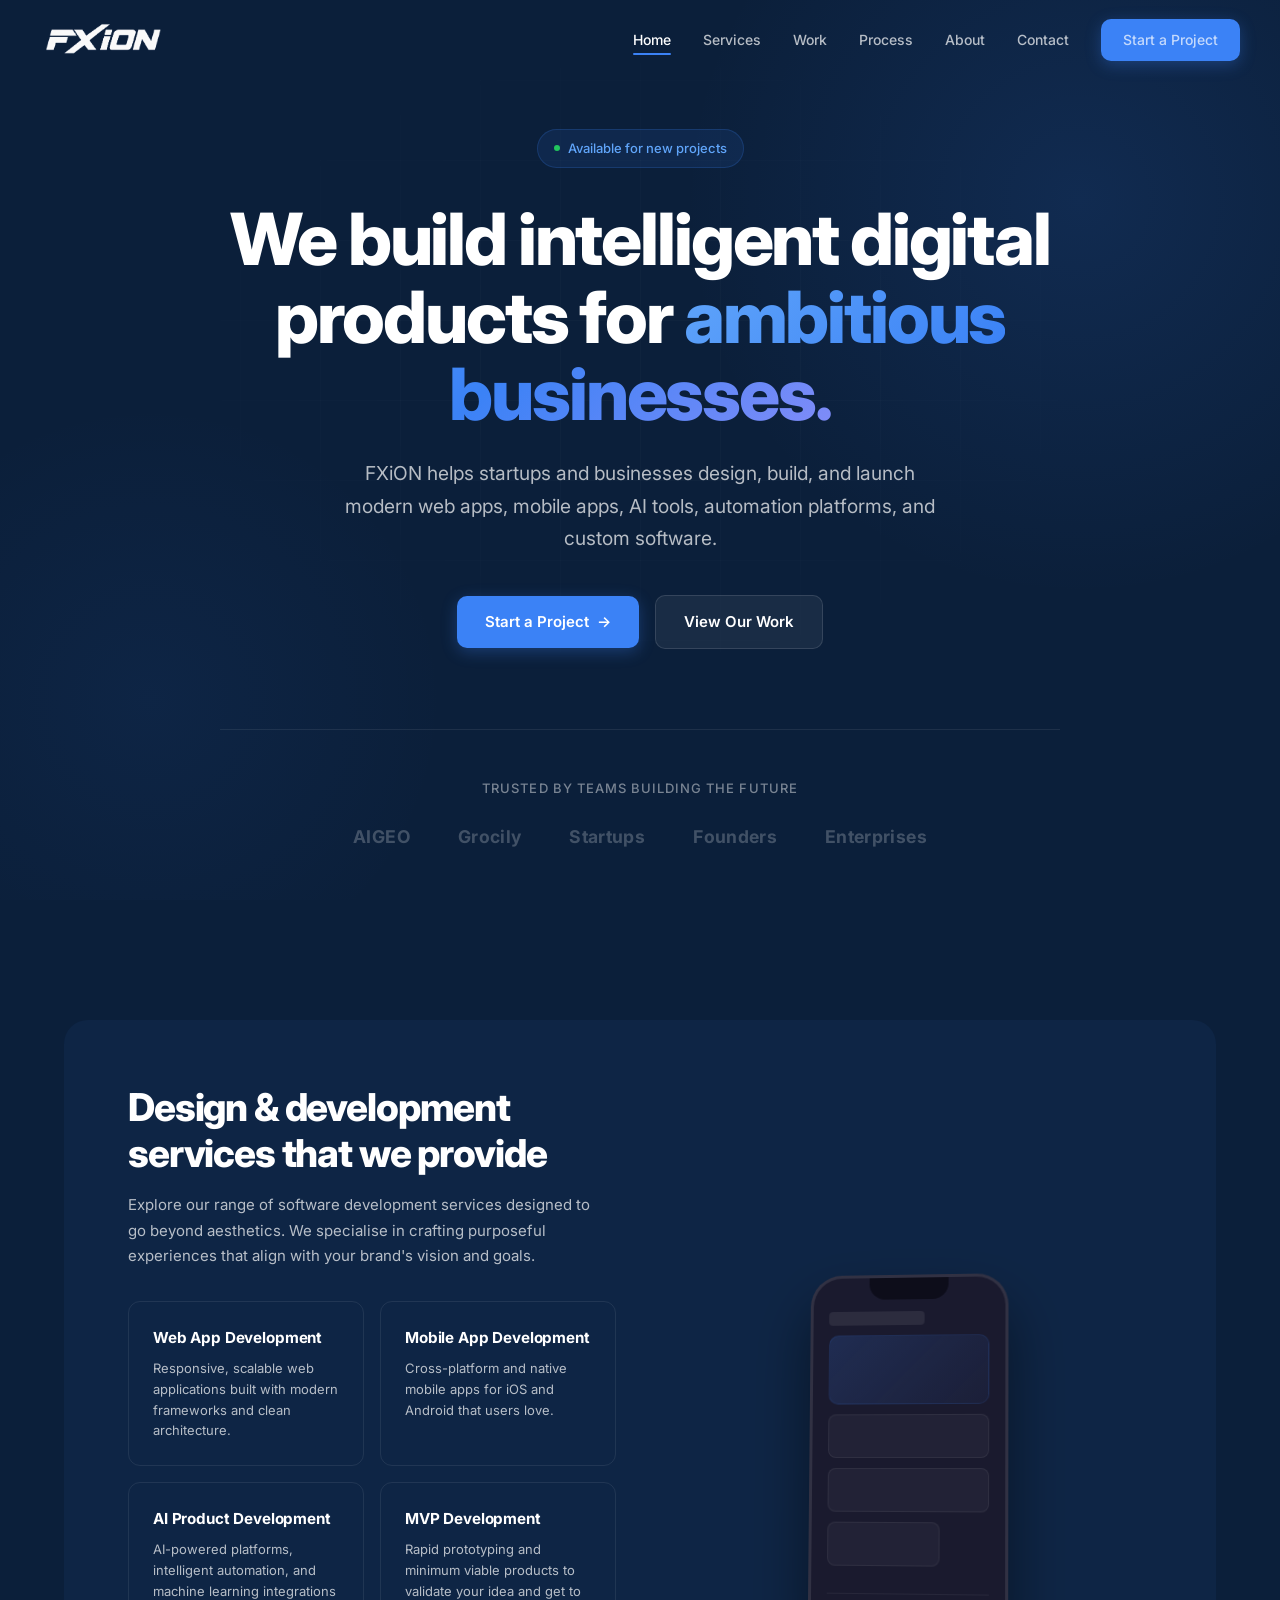
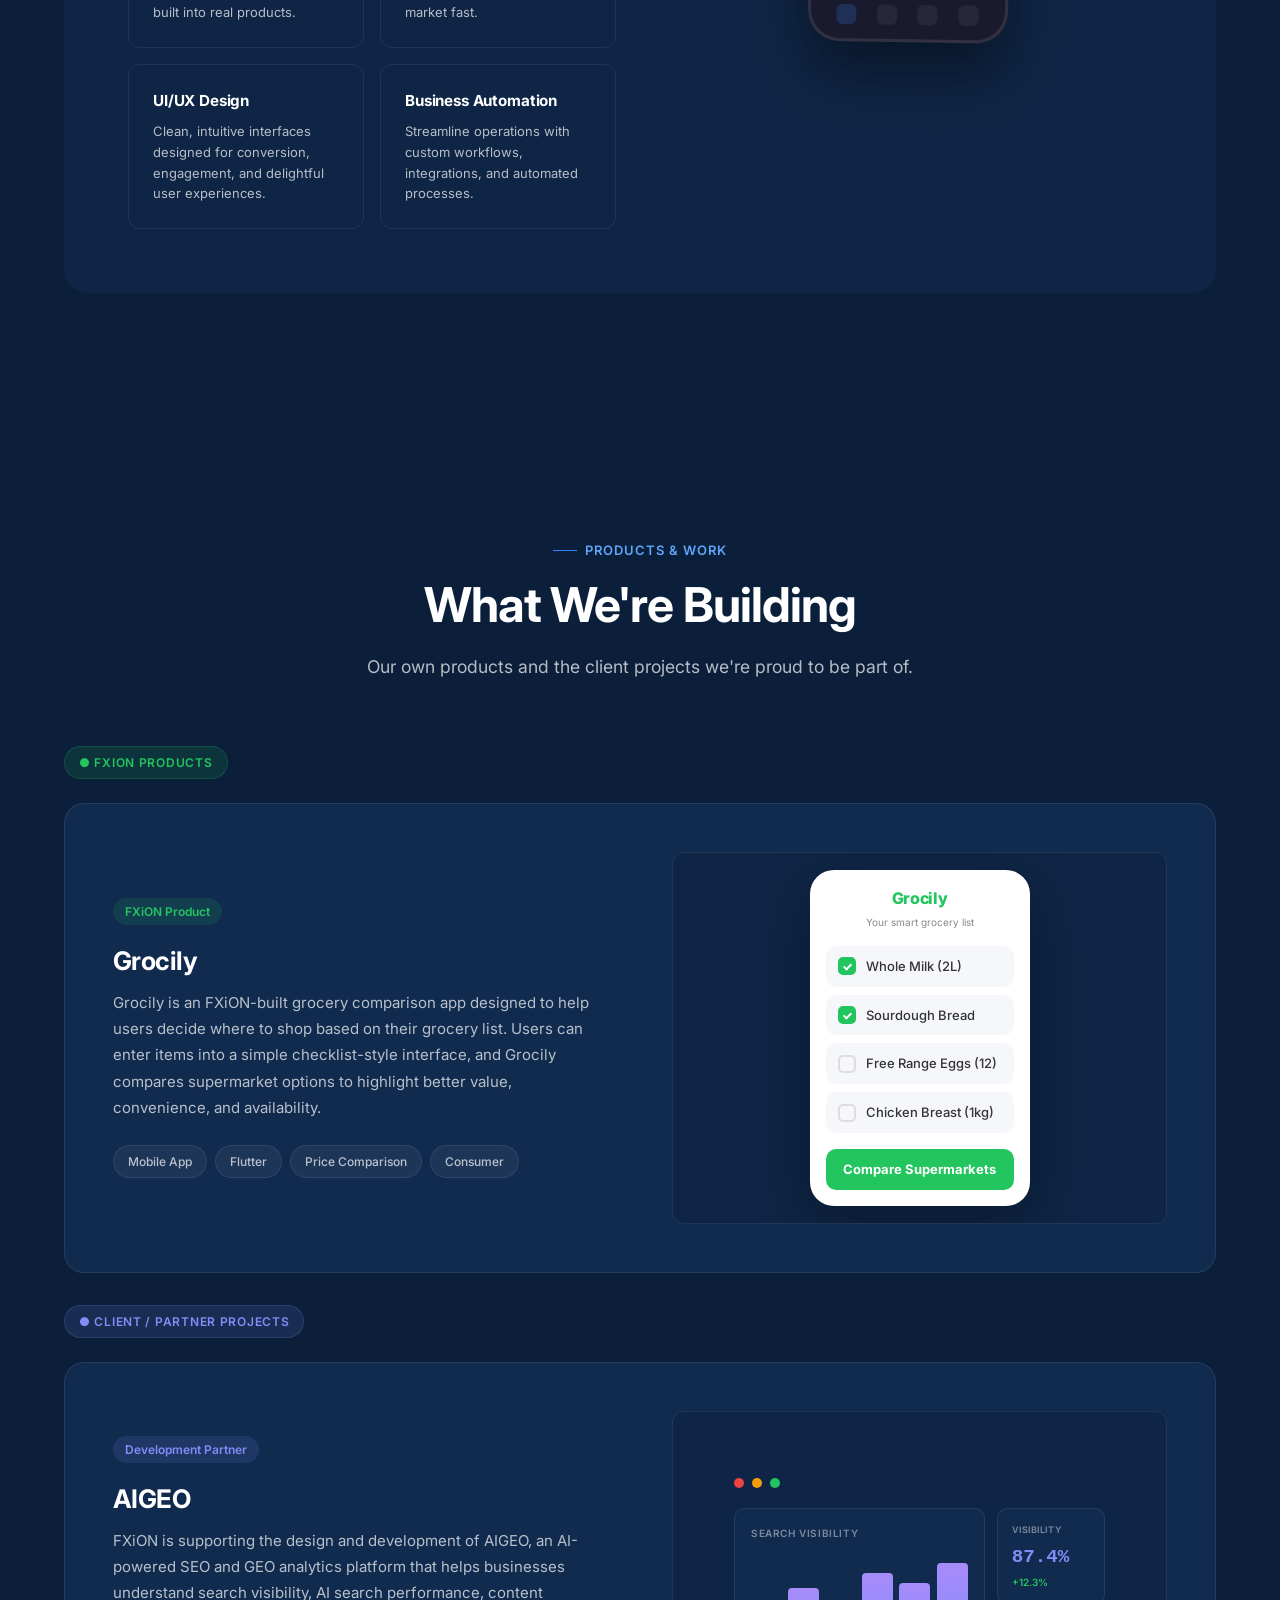
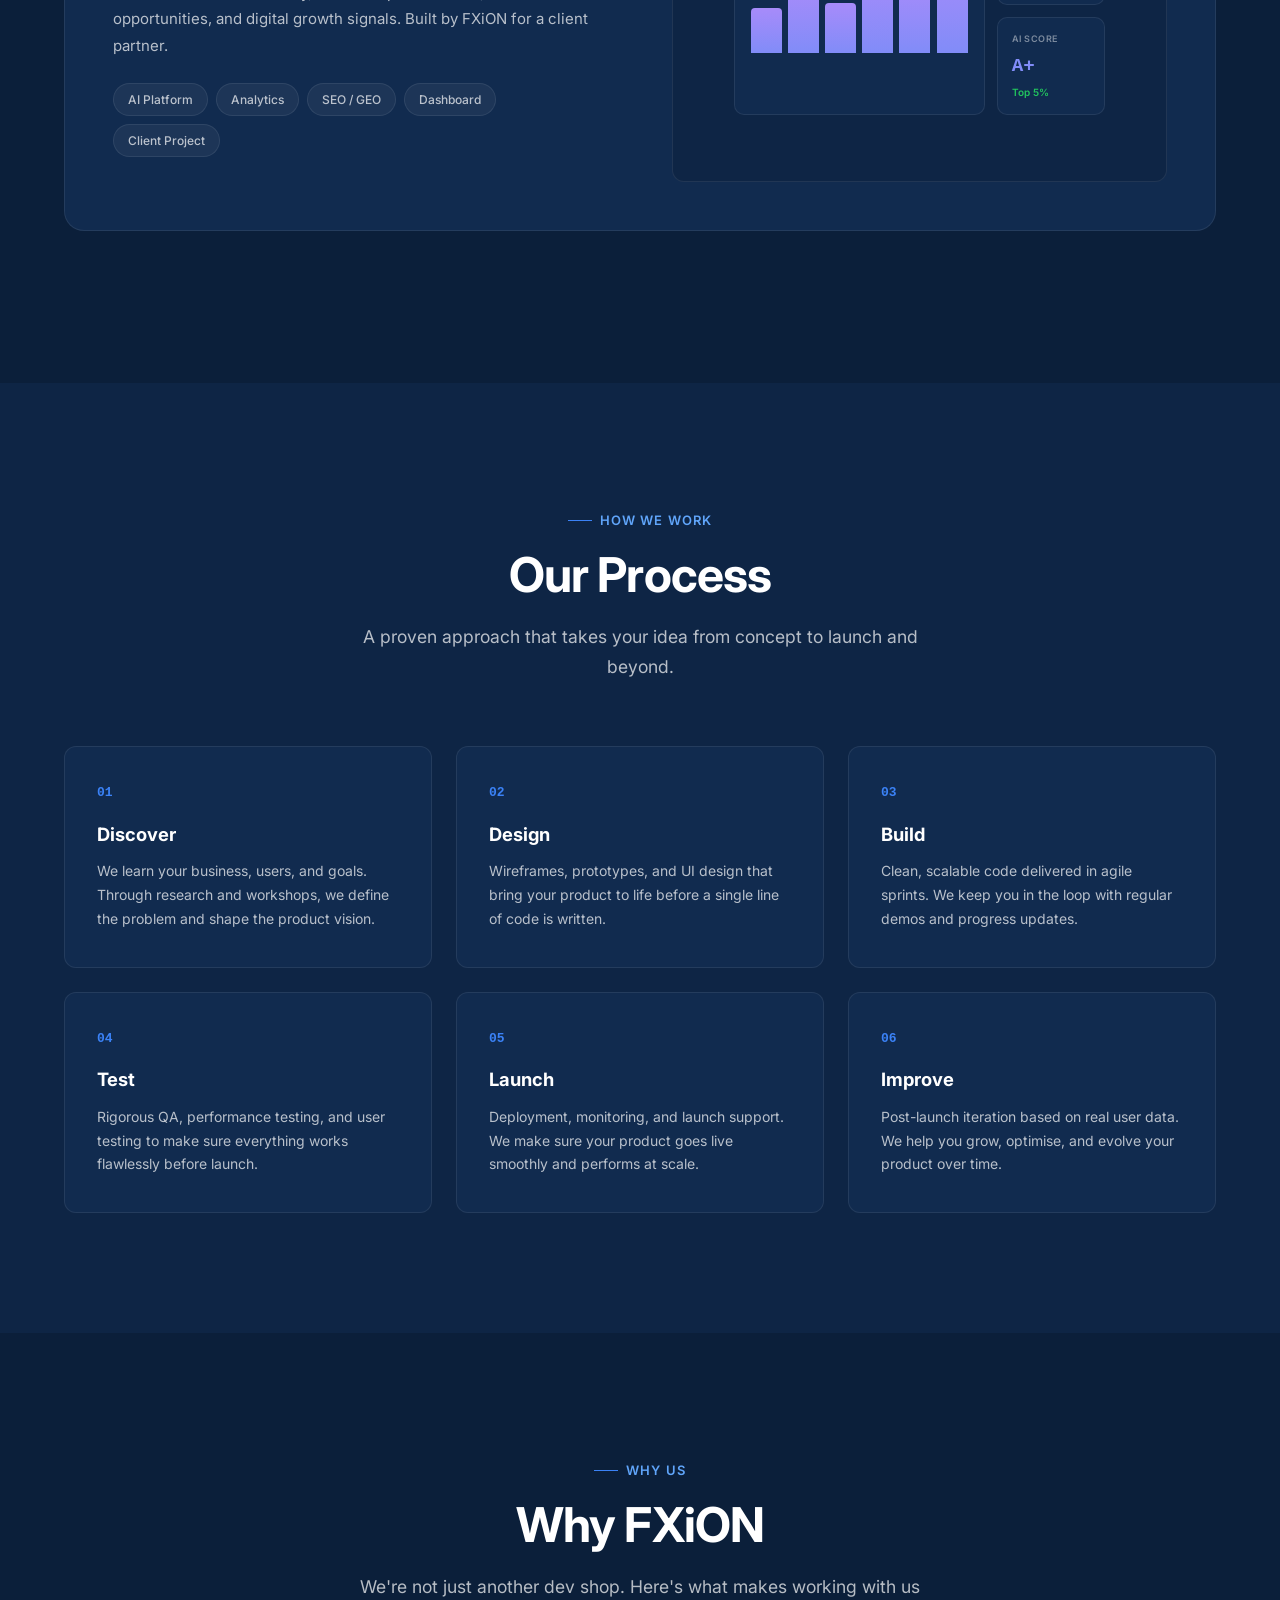
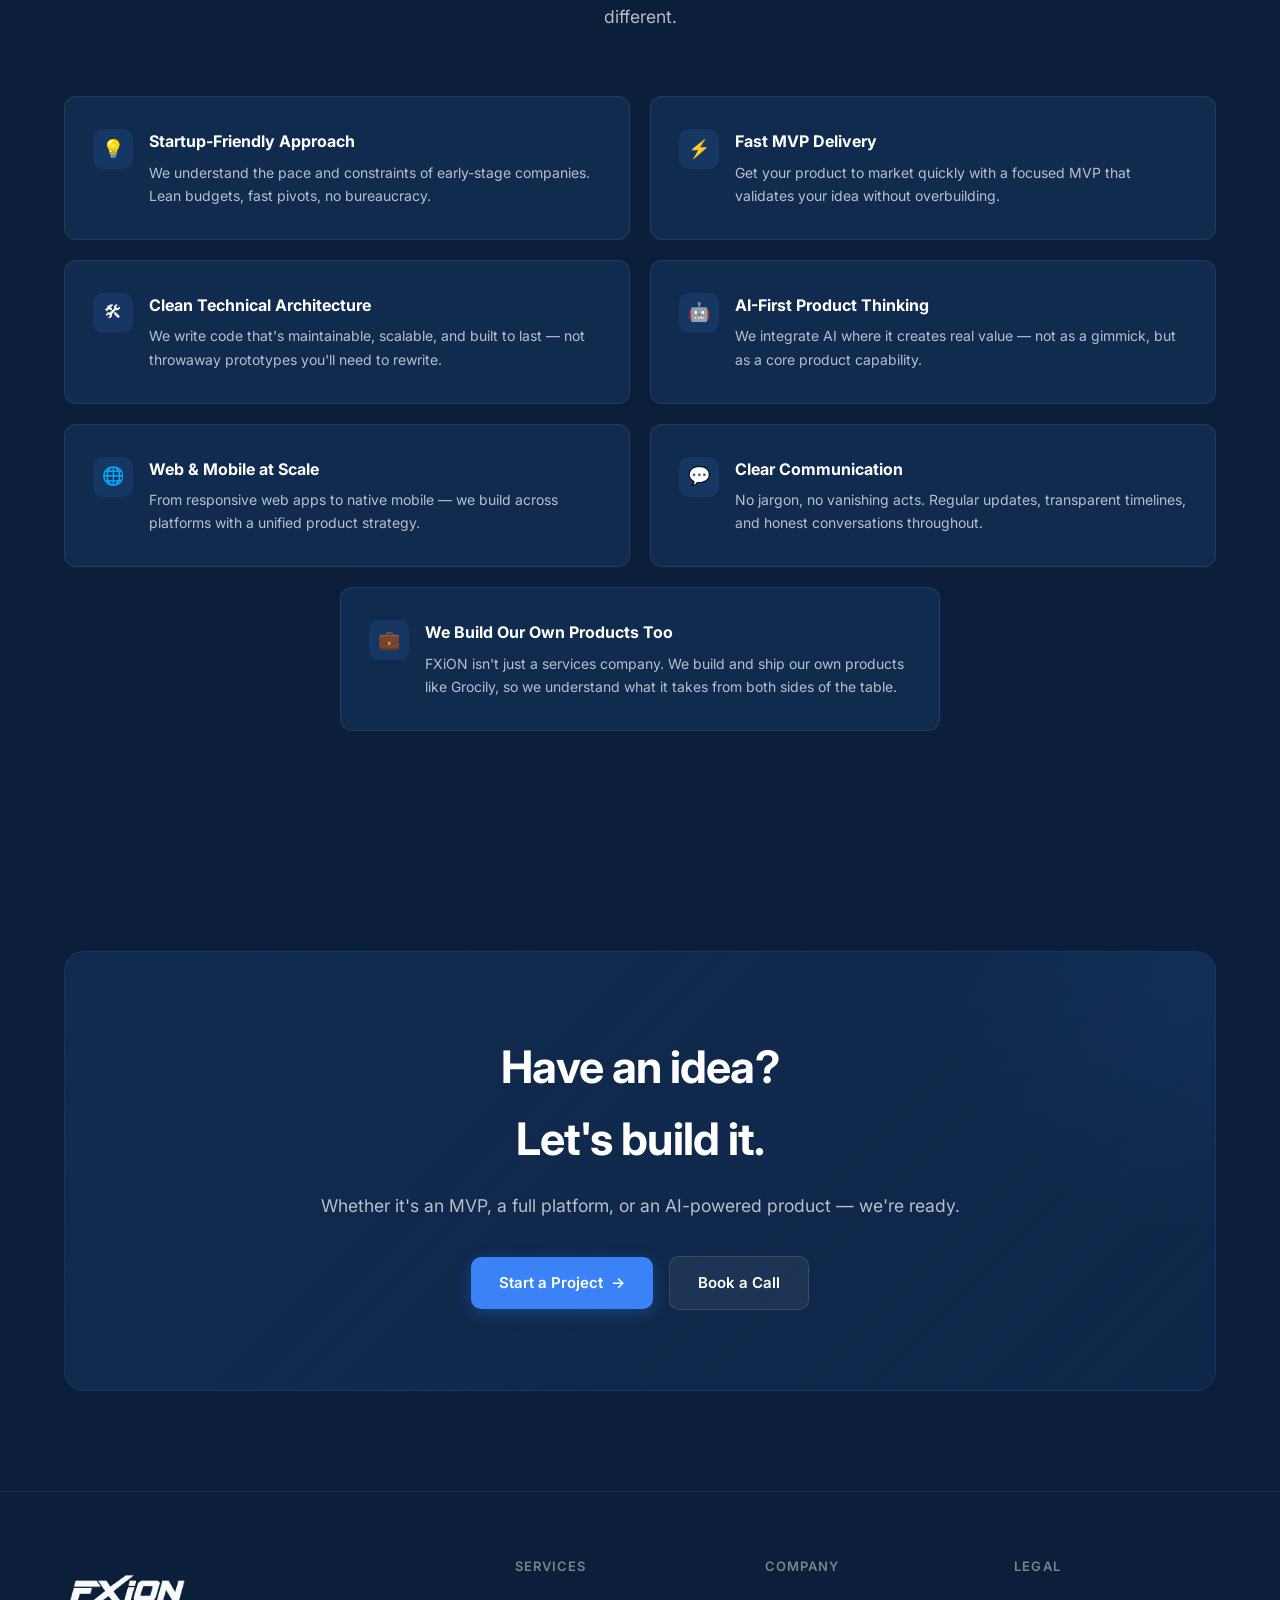
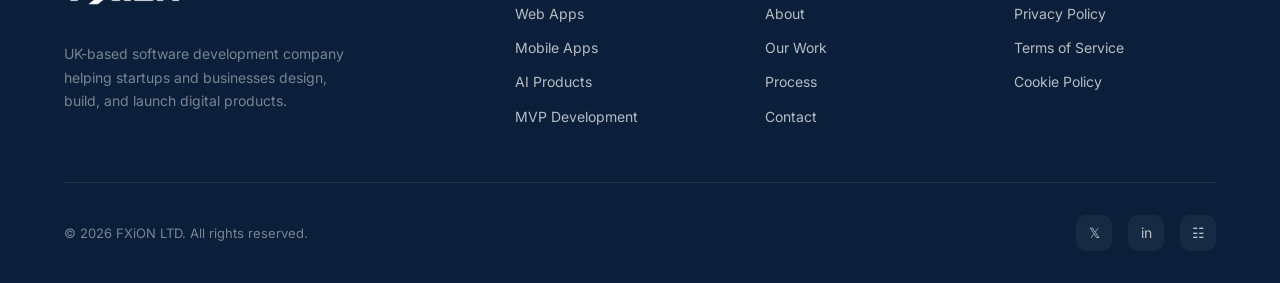
==== commit b3d06ea1: "Add animated device carousel to services section Cycles through macOS, iOS, Android, and Windows moc" ====
--- a/index.html
+++ b/index.html
@@ -9,7 +9,9 @@
   <link rel="preconnect" href="https://fonts.gstatic.com" crossorigin>
   <link href="https://fonts.googleapis.com/css2?family=Inter:wght@400;500;600;700;800&display=swap" rel="stylesheet">
   <link rel="stylesheet" href="styles.css">
-  <link rel="icon" href="data:image/svg+xml,<svg xmlns='http://www.w3.org/2000/svg' viewBox='0 0 32 32'><text y='28' font-size='28' font-weight='bold' fill='%233B82F6'>X</text></svg>">
+  <link rel="icon" type="image/png" sizes="32x32" href="favicon-32.png">
+  <link rel="icon" type="image/png" sizes="16x16" href="favicon-16.png">
+  <link rel="apple-touch-icon" sizes="180x180" href="apple-touch-icon.png">
 </head>
 <body>
 
@@ -83,53 +85,150 @@
   </section>
 
   <!-- ===== Services ===== -->
-  <section class="section" id="services" style="background: var(--bg-secondary);">
-    <div class="container">
-      <div class="section-center reveal">
-        <span class="section-label">What We Do</span>
-        <h2 class="section-title">Services</h2>
-        <p class="section-subtitle">End-to-end software development for startups and businesses at every stage.</p>
-      </div>
-      <div class="services-grid">
-        <div class="service-card reveal">
-          <div class="service-icon">&#128187;</div>
-          <h3>Web App Development</h3>
-          <p>Responsive, scalable web applications built with modern frameworks and clean architecture.</p>
-        </div>
-        <div class="service-card reveal">
-          <div class="service-icon">&#128241;</div>
-          <h3>Mobile App Development</h3>
-          <p>Cross-platform and native mobile apps for iOS and Android that users love.</p>
-        </div>
-        <div class="service-card reveal">
-          <div class="service-icon">&#129302;</div>
-          <h3>AI Product Development</h3>
-          <p>AI-powered platforms, intelligent automation, and machine learning integrations built into real products.</p>
-        </div>
-        <div class="service-card reveal">
-          <div class="service-icon">&#128640;</div>
-          <h3>MVP Development</h3>
-          <p>Rapid prototyping and minimum viable products to validate your idea and get to market fast.</p>
-        </div>
-        <div class="service-card reveal">
-          <div class="service-icon">&#127912;</div>
-          <h3>UI/UX Design</h3>
-          <p>Clean, intuitive interfaces designed for conversion, engagement, and delightful user experiences.</p>
-        </div>
-        <div class="service-card reveal">
-          <div class="service-icon">&#9881;</div>
-          <h3>Business Automation</h3>
-          <p>Streamline operations with custom workflows, integrations, and automated processes.</p>
-        </div>
-        <div class="service-card reveal">
-          <div class="service-icon">&#128268;</div>
-          <h3>API &amp; Backend Development</h3>
-          <p>Robust APIs, microservices, and backend systems designed for performance and scale.</p>
-        </div>
-        <div class="service-card reveal">
-          <div class="service-icon">&#128202;</div>
-          <h3>Dashboards &amp; Analytics</h3>
-          <p>Data visualisation platforms, admin panels, and real-time analytics dashboards.</p>
+  <section class="section" id="services">
+    <div class="container">
+      <div class="services-wrapper reveal">
+        <div class="services-content">
+          <h2 class="services-heading">Design & development services that we provide</h2>
+          <p class="services-description">Explore our range of software development services designed to go beyond aesthetics. We specialise in crafting purposeful experiences that align with your brand's vision and goals.</p>
+          <div class="services-grid">
+            <div class="service-card">
+              <h3>Web App Development</h3>
+              <p>Responsive, scalable web applications built with modern frameworks and clean architecture.</p>
+            </div>
+            <div class="service-card">
+              <h3>Mobile App Development</h3>
+              <p>Cross-platform and native mobile apps for iOS and Android that users love.</p>
+            </div>
+            <div class="service-card">
+              <h3>AI Product Development</h3>
+              <p>AI-powered platforms, intelligent automation, and machine learning integrations built into real products.</p>
+            </div>
+            <div class="service-card">
+              <h3>MVP Development</h3>
+              <p>Rapid prototyping and minimum viable products to validate your idea and get to market fast.</p>
+            </div>
+            <div class="service-card">
+              <h3>UI/UX Design</h3>
+              <p>Clean, intuitive interfaces designed for conversion, engagement, and delightful user experiences.</p>
+            </div>
+            <div class="service-card">
+              <h3>Business Automation</h3>
+              <p>Streamline operations with custom workflows, integrations, and automated processes.</p>
+            </div>
+          </div>
+        </div>
+        <div class="services-mockup">
+          <div class="services-mockup-inner">
+            <div class="mockup-carousel">
+
+              <!-- Mac App -->
+              <div class="mockup-device mockup-mac active">
+
+                <div class="mockup-mac-frame">
+                  <div class="mockup-mac-bar">
+                    <span class="mockup-dot red"></span>
+                    <span class="mockup-dot yellow"></span>
+                    <span class="mockup-dot green"></span>
+                    <span class="mockup-mac-title"></span>
+                  </div>
+                  <div class="mockup-app-screen">
+                    <div class="mockup-sidebar">
+                      <div class="mockup-sb-item active"></div>
+                      <div class="mockup-sb-item"></div>
+                      <div class="mockup-sb-item"></div>
+                      <div class="mockup-sb-item"></div>
+                    </div>
+                    <div class="mockup-main">
+                      <div class="mockup-hero-block"></div>
+                      <div class="mockup-grid">
+                        <div class="mockup-card-block"></div>
+                        <div class="mockup-card-block"></div>
+                      </div>
+                      <div class="mockup-text-block"></div>
+                      <div class="mockup-text-block short"></div>
+                    </div>
+                  </div>
+                </div>
+              </div>
+
+              <!-- iOS App -->
+              <div class="mockup-device mockup-ios">
+
+                <div class="mockup-phone-frame">
+                  <div class="mockup-notch"></div>
+                  <div class="mockup-phone-screen">
+                    <div class="mockup-phone-header"></div>
+                    <div class="mockup-phone-hero"></div>
+                    <div class="mockup-phone-card"></div>
+                    <div class="mockup-phone-card"></div>
+                    <div class="mockup-phone-card short"></div>
+                    <div class="mockup-phone-nav">
+                      <span></span><span></span><span></span><span></span>
+                    </div>
+                  </div>
+                </div>
+              </div>
+
+              <!-- Android App -->
+              <div class="mockup-device mockup-android">
+
+                <div class="mockup-android-frame">
+                  <div class="mockup-android-status"></div>
+                  <div class="mockup-android-screen">
+                    <div class="mockup-android-appbar">
+                      <div class="mockup-hamburger"><span></span><span></span><span></span></div>
+                      <div class="mockup-android-title"></div>
+                    </div>
+                    <div class="mockup-android-fab">+</div>
+                    <div class="mockup-android-card"></div>
+                    <div class="mockup-android-card"></div>
+                    <div class="mockup-android-card short"></div>
+                    <div class="mockup-android-nav">
+                      <span></span><span></span><span></span>
+                    </div>
+                  </div>
+                </div>
+              </div>
+
+              <!-- Windows App -->
+              <div class="mockup-device mockup-windows">
+
+                <div class="mockup-win-frame">
+                  <div class="mockup-win-bar">
+                    <span class="mockup-win-title"></span>
+                    <div class="mockup-win-controls">
+                      <span class="mockup-win-btn">&#8212;</span>
+                      <span class="mockup-win-btn">&#9633;</span>
+                      <span class="mockup-win-btn close">&#10005;</span>
+                    </div>
+                  </div>
+                  <div class="mockup-win-screen">
+                    <div class="mockup-win-ribbon">
+                      <span></span><span></span><span></span><span></span>
+                    </div>
+                    <div class="mockup-win-body">
+                      <div class="mockup-win-sidebar">
+                        <div class="mockup-sb-item active"></div>
+                        <div class="mockup-sb-item"></div>
+                        <div class="mockup-sb-item"></div>
+                      </div>
+                      <div class="mockup-win-main">
+                        <div class="mockup-hero-block"></div>
+                        <div class="mockup-grid">
+                          <div class="mockup-card-block"></div>
+                          <div class="mockup-card-block"></div>
+                          <div class="mockup-card-block"></div>
+                        </div>
+                        <div class="mockup-text-block"></div>
+                      </div>
+                    </div>
+                  </div>
+                </div>
+              </div>
+
+            </div>
+          </div>
         </div>
       </div>
     </div>
--- a/styles.css
+++ b/styles.css
@@ -422,66 +422,482 @@
 /* ========================================
    Services
    ======================================== */
+.services-wrapper {
+  background: var(--bg-secondary);
+  border-radius: 24px;
+  padding: 64px;
+  display: grid;
+  grid-template-columns: 1fr 1fr;
+  gap: 48px;
+  align-items: center;
+  overflow: hidden;
+}
+
+.services-heading {
+  font-size: clamp(1.8rem, 3vw, 2.4rem);
+  font-weight: 800;
+  line-height: 1.2;
+  letter-spacing: -0.03em;
+  margin-bottom: 16px;
+}
+
+.services-description {
+  font-size: 15px;
+  color: var(--text-secondary);
+  line-height: 1.7;
+  margin-bottom: 32px;
+  max-width: 480px;
+}
+
 .services-grid {
   display: grid;
-  grid-template-columns: repeat(4, 1fr);
-  gap: 20px;
-  margin-top: 64px;
+  grid-template-columns: repeat(2, 1fr);
+  gap: 16px;
 }
 
 .service-card {
-  padding: 32px 28px;
+  padding: 24px;
   border-radius: var(--radius);
-  background: var(--bg-card);
+  background: transparent;
   border: 1px solid var(--border);
   transition: var(--transition);
   position: relative;
+}
+
+.service-card:hover {
+  border-color: rgba(59, 130, 246, 0.4);
+  background: rgba(59, 130, 246, 0.05);
+}
+
+.service-card h3 {
+  font-size: 0.95rem;
+  font-weight: 700;
+  margin-bottom: 8px;
+  letter-spacing: -0.01em;
+}
+
+.service-card p {
+  font-size: 13px;
+  color: var(--text-secondary);
+  line-height: 1.6;
+}
+
+/* Services Mockup — Animated Device Carousel */
+.services-mockup {
+  display: flex;
+  align-items: center;
+  justify-content: center;
+  perspective: 1200px;
+  min-height: 420px;
+}
+
+.services-mockup-inner {
+  transform: rotateY(-6deg) rotateX(3deg);
+  transition: transform 0.5s ease;
+}
+
+.services-wrapper:hover .services-mockup-inner {
+  transform: rotateY(-3deg) rotateX(1deg);
+}
+
+.mockup-carousel {
+  position: relative;
+  width: 380px;
+  height: 400px;
+}
+
+.mockup-device {
+  position: absolute;
+  inset: 0;
+  display: flex;
+  flex-direction: column;
+  align-items: center;
+  justify-content: center;
+  opacity: 0;
+  transform: scale(0.92) translateY(16px);
+  transition: opacity 0.6s ease, transform 0.6s ease;
+  pointer-events: none;
+}
+
+.mockup-device.active {
+  opacity: 1;
+  transform: scale(1) translateY(0);
+  pointer-events: auto;
+}
+
+.mockup-label {
+  font-size: 11px;
+  font-weight: 600;
+  text-transform: uppercase;
+  letter-spacing: 0.12em;
+  color: var(--accent);
+  margin-bottom: 12px;
+}
+
+/* --- Shared inner blocks --- */
+.mockup-hero-block {
+  width: 100%;
+  height: 60px;
+  border-radius: 6px;
+  background: linear-gradient(135deg, rgba(59,130,246,0.15), rgba(59,130,246,0.05));
+  border: 1px solid rgba(59,130,246,0.1);
+}
+
+.mockup-grid {
+  display: grid;
+  grid-template-columns: repeat(2, 1fr);
+  gap: 8px;
+  margin-top: 10px;
+}
+
+.mockup-card-block {
+  height: 48px;
+  border-radius: 5px;
+  background: rgba(255,255,255,0.04);
+  border: 1px solid rgba(255,255,255,0.06);
+}
+
+.mockup-text-block {
+  width: 80%;
+  height: 10px;
+  border-radius: 4px;
+  background: rgba(255,255,255,0.06);
+  margin-top: 10px;
+}
+
+.mockup-text-block.short { width: 50%; }
+
+.mockup-dot {
+  width: 10px;
+  height: 10px;
+  border-radius: 50%;
+  background: rgba(255,255,255,0.12);
+}
+
+.mockup-dot.red   { background: #ff5f57; }
+.mockup-dot.yellow { background: #febc2e; }
+.mockup-dot.green  { background: #28c840; }
+
+/* ---- macOS ---- */
+.mockup-mac-frame {
+  width: 380px;
+  background: #1a1a2e;
+  border-radius: 12px;
   overflow: hidden;
-}
-
-.service-card::before {
-  content: '';
+  border: 1px solid rgba(255,255,255,0.08);
+  box-shadow: 0 30px 60px rgba(0,0,0,0.45);
+}
+
+.mockup-mac-bar {
+  padding: 10px 14px;
+  display: flex;
+  align-items: center;
+  gap: 6px;
+  background: rgba(255,255,255,0.04);
+  border-bottom: 1px solid rgba(255,255,255,0.06);
+}
+
+.mockup-mac-title {
+  margin-left: auto;
+  margin-right: auto;
+  font-size: 11px;
+  color: rgba(255,255,255,0.35);
+  font-weight: 500;
+}
+
+.mockup-app-screen {
+  display: flex;
+  min-height: 280px;
+}
+
+.mockup-sidebar {
+  width: 72px;
+  background: rgba(255,255,255,0.02);
+  border-right: 1px solid rgba(255,255,255,0.06);
+  padding: 14px 10px;
+  display: flex;
+  flex-direction: column;
+  gap: 8px;
+}
+
+.mockup-sb-item {
+  height: 10px;
+  border-radius: 4px;
+  background: rgba(255,255,255,0.06);
+}
+
+.mockup-sb-item.active {
+  background: rgba(59,130,246,0.25);
+}
+
+.mockup-main {
+  flex: 1;
+  padding: 16px;
+  display: flex;
+  flex-direction: column;
+  gap: 10px;
+}
+
+/* ---- iOS ---- */
+.mockup-phone-frame {
+  width: 200px;
+  background: #1a1a2e;
+  border-radius: 32px;
+  overflow: hidden;
+  border: 3px solid rgba(255,255,255,0.1);
+  box-shadow: 0 30px 60px rgba(0,0,0,0.45);
+  position: relative;
+}
+
+.mockup-notch {
+  width: 80px;
+  height: 22px;
+  background: #0d0d1a;
+  border-radius: 0 0 16px 16px;
+  margin: 0 auto;
+}
+
+.mockup-phone-screen {
+  padding: 12px 16px 0;
+  display: flex;
+  flex-direction: column;
+  gap: 10px;
+  min-height: 340px;
+  position: relative;
+}
+
+.mockup-phone-header {
+  width: 60%;
+  height: 14px;
+  border-radius: 4px;
+  background: rgba(255,255,255,0.08);
+}
+
+.mockup-phone-hero {
+  width: 100%;
+  height: 70px;
+  border-radius: 10px;
+  background: linear-gradient(135deg, rgba(59,130,246,0.18), rgba(59,130,246,0.05));
+  border: 1px solid rgba(59,130,246,0.1);
+}
+
+.mockup-phone-card {
+  width: 100%;
+  height: 44px;
+  border-radius: 8px;
+  background: rgba(255,255,255,0.04);
+  border: 1px solid rgba(255,255,255,0.06);
+}
+
+.mockup-phone-card.short { width: 70%; }
+
+.mockup-phone-nav {
+  margin-top: auto;
+  display: flex;
+  justify-content: space-around;
+  padding: 10px 0 14px;
+  border-top: 1px solid rgba(255,255,255,0.06);
+}
+
+.mockup-phone-nav span {
+  width: 20px;
+  height: 20px;
+  border-radius: 6px;
+  background: rgba(255,255,255,0.06);
+}
+
+.mockup-phone-nav span:first-child {
+  background: rgba(59,130,246,0.2);
+}
+
+/* ---- Android ---- */
+.mockup-android-frame {
+  width: 200px;
+  background: #1a1a2e;
+  border-radius: 24px;
+  overflow: hidden;
+  border: 3px solid rgba(255,255,255,0.08);
+  box-shadow: 0 30px 60px rgba(0,0,0,0.45);
+}
+
+.mockup-android-status {
+  height: 20px;
+  background: rgba(255,255,255,0.02);
+}
+
+.mockup-android-screen {
+  padding: 0 14px 0;
+  display: flex;
+  flex-direction: column;
+  gap: 10px;
+  min-height: 340px;
+  position: relative;
+}
+
+.mockup-android-appbar {
+  display: flex;
+  align-items: center;
+  gap: 10px;
+  padding: 6px 0;
+}
+
+.mockup-hamburger {
+  display: flex;
+  flex-direction: column;
+  gap: 3px;
+}
+
+.mockup-hamburger span {
+  width: 16px;
+  height: 2px;
+  border-radius: 1px;
+  background: rgba(255,255,255,0.3);
+}
+
+.mockup-android-title {
+  width: 60px;
+  height: 10px;
+  border-radius: 3px;
+  background: rgba(255,255,255,0.1);
+}
+
+.mockup-android-fab {
   position: absolute;
-  top: 0;
-  left: 0;
-  right: 0;
-  height: 2px;
-  background: linear-gradient(90deg, transparent, var(--accent), transparent);
-  opacity: 0;
-  transition: var(--transition);
-}
-
-.service-card:hover {
-  background: var(--bg-card-hover);
-  border-color: rgba(59, 130, 246, 0.2);
-  transform: translateY(-4px);
-}
-
-.service-card:hover::before { opacity: 1; }
-
-.service-icon {
-  width: 48px;
-  height: 48px;
+  bottom: 54px;
+  right: 18px;
+  width: 36px;
+  height: 36px;
   border-radius: 12px;
-  background: var(--accent-glow);
+  background: var(--accent);
+  color: #fff;
   display: flex;
   align-items: center;
   justify-content: center;
-  margin-bottom: 20px;
-  font-size: 22px;
-}
-
-.service-card h3 {
-  font-size: 1.05rem;
-  font-weight: 700;
-  margin-bottom: 10px;
-  letter-spacing: -0.01em;
-}
-
-.service-card p {
-  font-size: 14px;
-  color: var(--text-secondary);
-  line-height: 1.65;
+  font-size: 20px;
+  font-weight: 300;
+  box-shadow: 0 4px 12px rgba(59,130,246,0.35);
+}
+
+.mockup-android-card {
+  width: 100%;
+  height: 52px;
+  border-radius: 10px;
+  background: rgba(255,255,255,0.04);
+  border: 1px solid rgba(255,255,255,0.06);
+}
+
+.mockup-android-card.short { width: 75%; }
+
+.mockup-android-nav {
+  margin-top: auto;
+  display: flex;
+  justify-content: center;
+  gap: 32px;
+  padding: 10px 0 16px;
+}
+
+.mockup-android-nav span {
+  width: 14px;
+  height: 14px;
+  border-radius: 3px;
+  background: rgba(255,255,255,0.08);
+}
+
+.mockup-android-nav span:nth-child(2) {
+  border-radius: 50%;
+}
+
+.mockup-android-nav span:nth-child(3) {
+  border-radius: 2px;
+  transform: rotate(45deg);
+  width: 12px;
+  height: 12px;
+}
+
+/* ---- Windows ---- */
+.mockup-win-frame {
+  width: 380px;
+  background: #1a1a2e;
+  border-radius: 10px;
+  overflow: hidden;
+  border: 1px solid rgba(255,255,255,0.08);
+  box-shadow: 0 30px 60px rgba(0,0,0,0.45);
+}
+
+.mockup-win-bar {
+  padding: 6px 10px;
+  display: flex;
+  align-items: center;
+  background: rgba(255,255,255,0.03);
+  border-bottom: 1px solid rgba(255,255,255,0.06);
+}
+
+.mockup-win-title {
+  font-size: 11px;
+  color: rgba(255,255,255,0.35);
+  font-weight: 500;
+}
+
+.mockup-win-controls {
+  margin-left: auto;
+  display: flex;
+  gap: 2px;
+}
+
+.mockup-win-btn {
+  width: 28px;
+  height: 22px;
+  display: flex;
+  align-items: center;
+  justify-content: center;
+  font-size: 11px;
+  color: rgba(255,255,255,0.4);
+  border-radius: 2px;
+}
+
+.mockup-win-btn.close:hover { background: #e81123; color: #fff; }
+
+.mockup-win-screen { display: flex; flex-direction: column; }
+
+.mockup-win-ribbon {
+  display: flex;
+  gap: 12px;
+  padding: 8px 14px;
+  border-bottom: 1px solid rgba(255,255,255,0.04);
+}
+
+.mockup-win-ribbon span {
+  width: 40px;
+  height: 8px;
+  border-radius: 3px;
+  background: rgba(255,255,255,0.06);
+}
+
+.mockup-win-body {
+  display: flex;
+  min-height: 260px;
+}
+
+.mockup-win-sidebar {
+  width: 64px;
+  background: rgba(255,255,255,0.02);
+  border-right: 1px solid rgba(255,255,255,0.05);
+  padding: 12px 8px;
+  display: flex;
+  flex-direction: column;
+  gap: 6px;
+}
+
+.mockup-win-main {
+  flex: 1;
+  padding: 14px;
+  display: flex;
+  flex-direction: column;
+  gap: 10px;
+}
+
+.mockup-win-main .mockup-grid {
+  grid-template-columns: repeat(3, 1fr);
 }
 
 /* ========================================
@@ -1287,8 +1703,24 @@
    Responsive
    ======================================== */
 @media (max-width: 1024px) {
-  .services-grid {
-    grid-template-columns: repeat(2, 1fr);
+  .services-wrapper {
+    grid-template-columns: 1fr;
+    padding: 40px 32px;
+  }
+
+  .services-mockup {
+    order: -1;
+  }
+
+  .mockup-carousel {
+    width: 100%;
+    max-width: 380px;
+    margin: 0 auto;
+  }
+
+  .mockup-mac-frame,
+  .mockup-win-frame {
+    width: 100%;
   }
 
   .process-grid {
@@ -1308,6 +1740,10 @@
   .nav-mobile-toggle { display: flex; }
 
   .hero h1 { font-size: clamp(2.2rem, 8vw, 3rem); }
+
+  .services-wrapper {
+    padding: 32px 20px;
+  }
 
   .services-grid {
     grid-template-columns: 1fr;
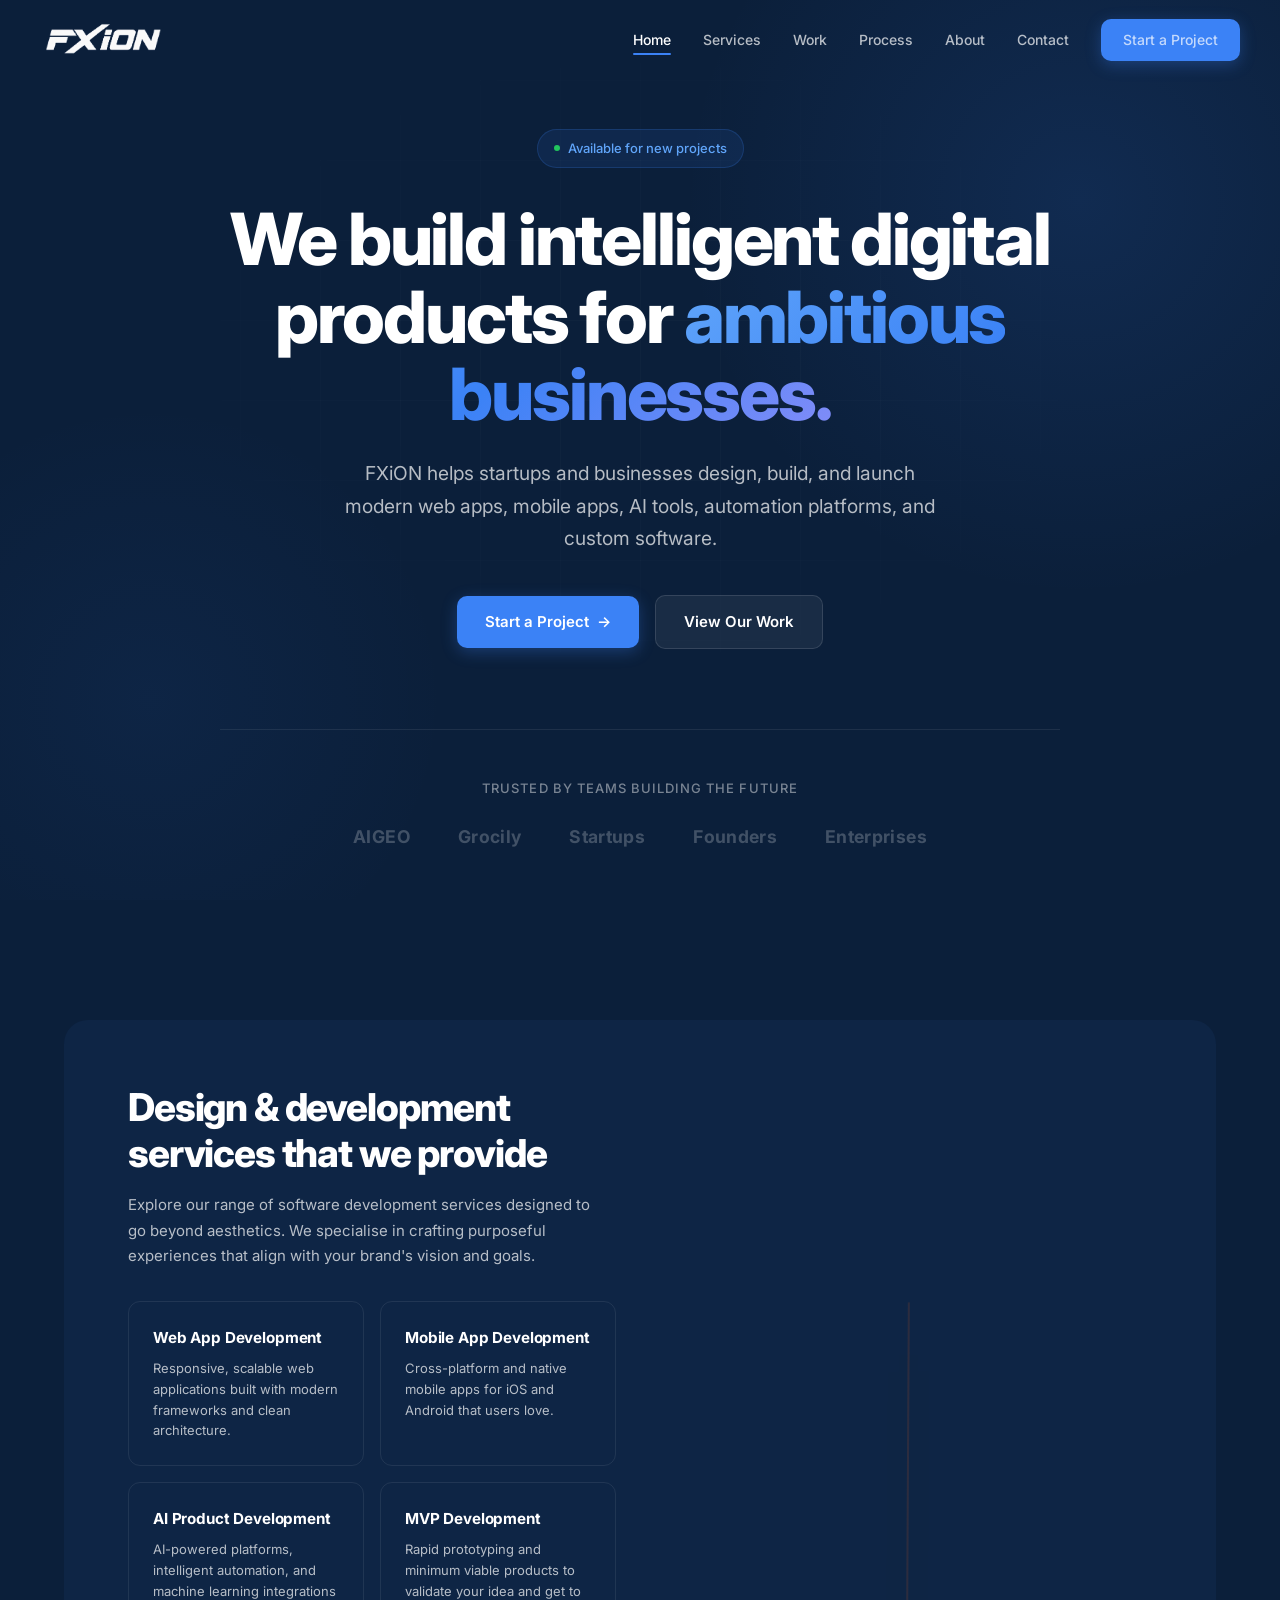
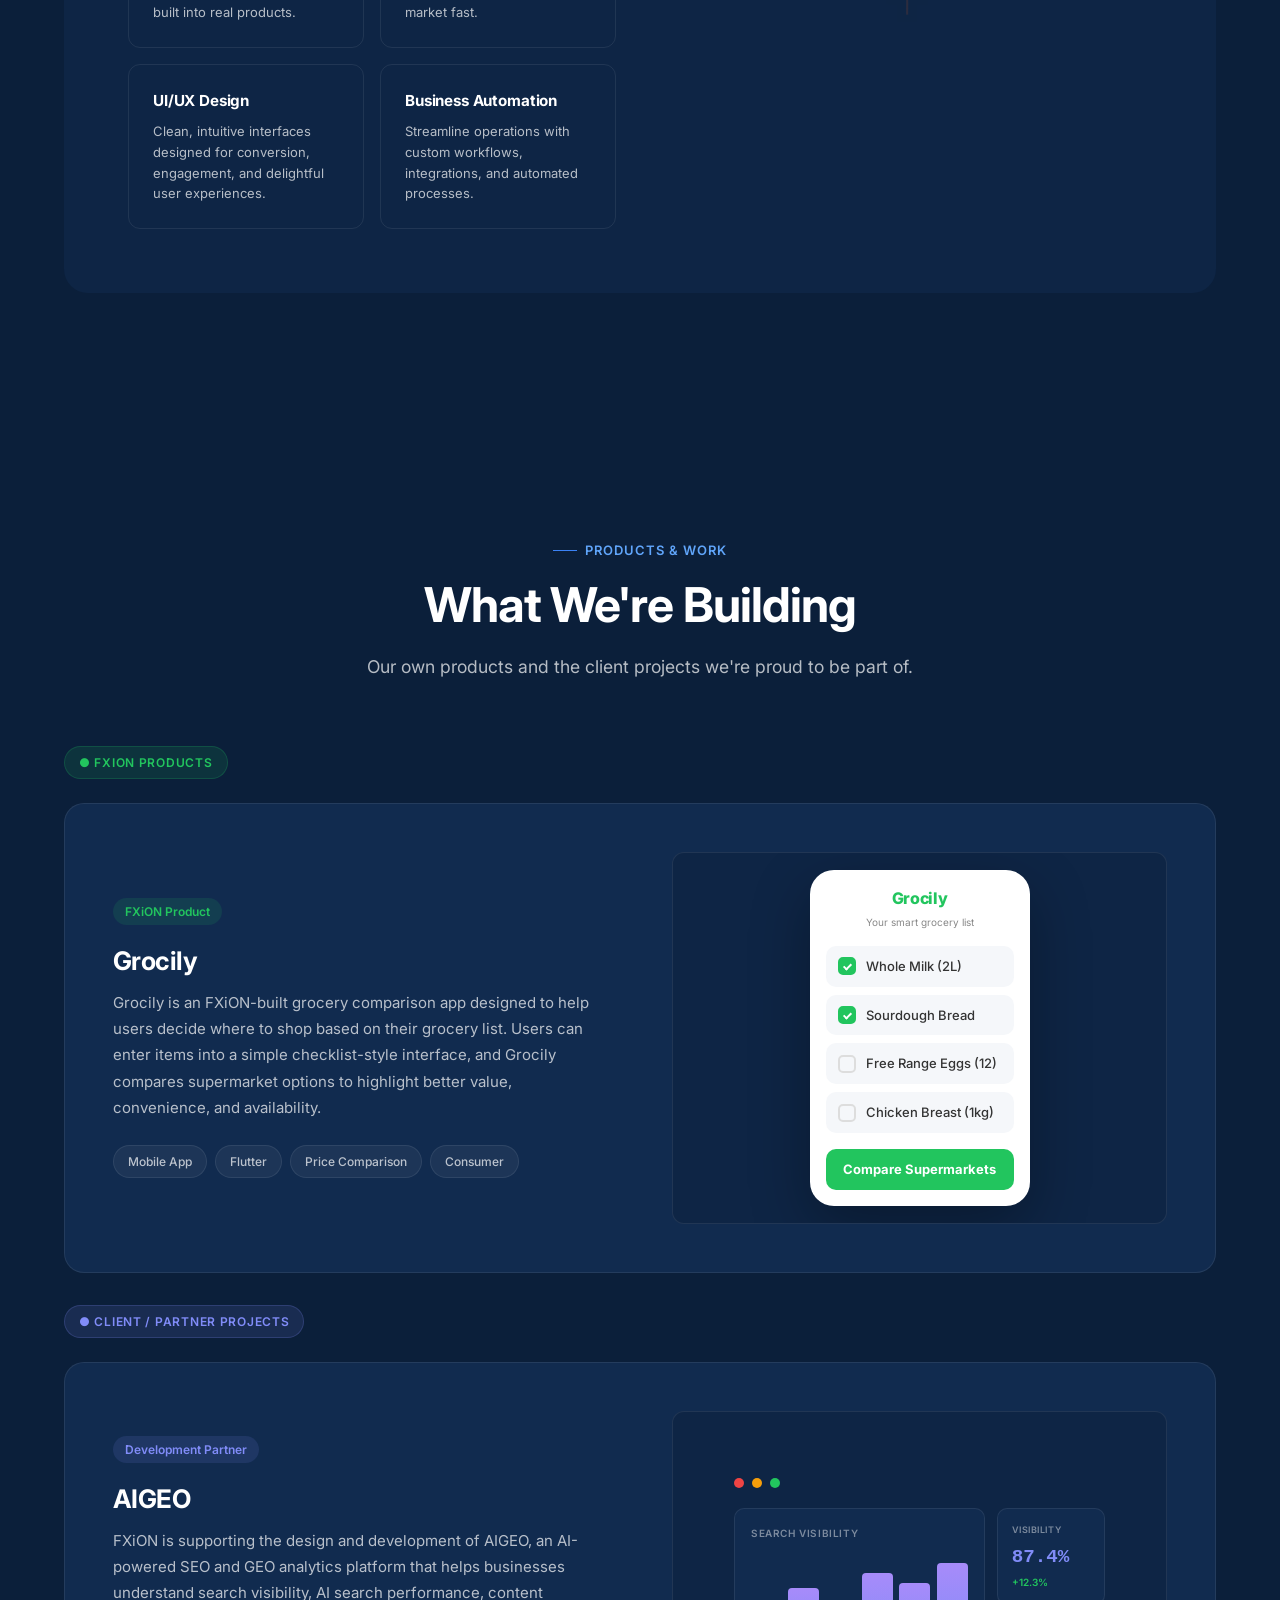
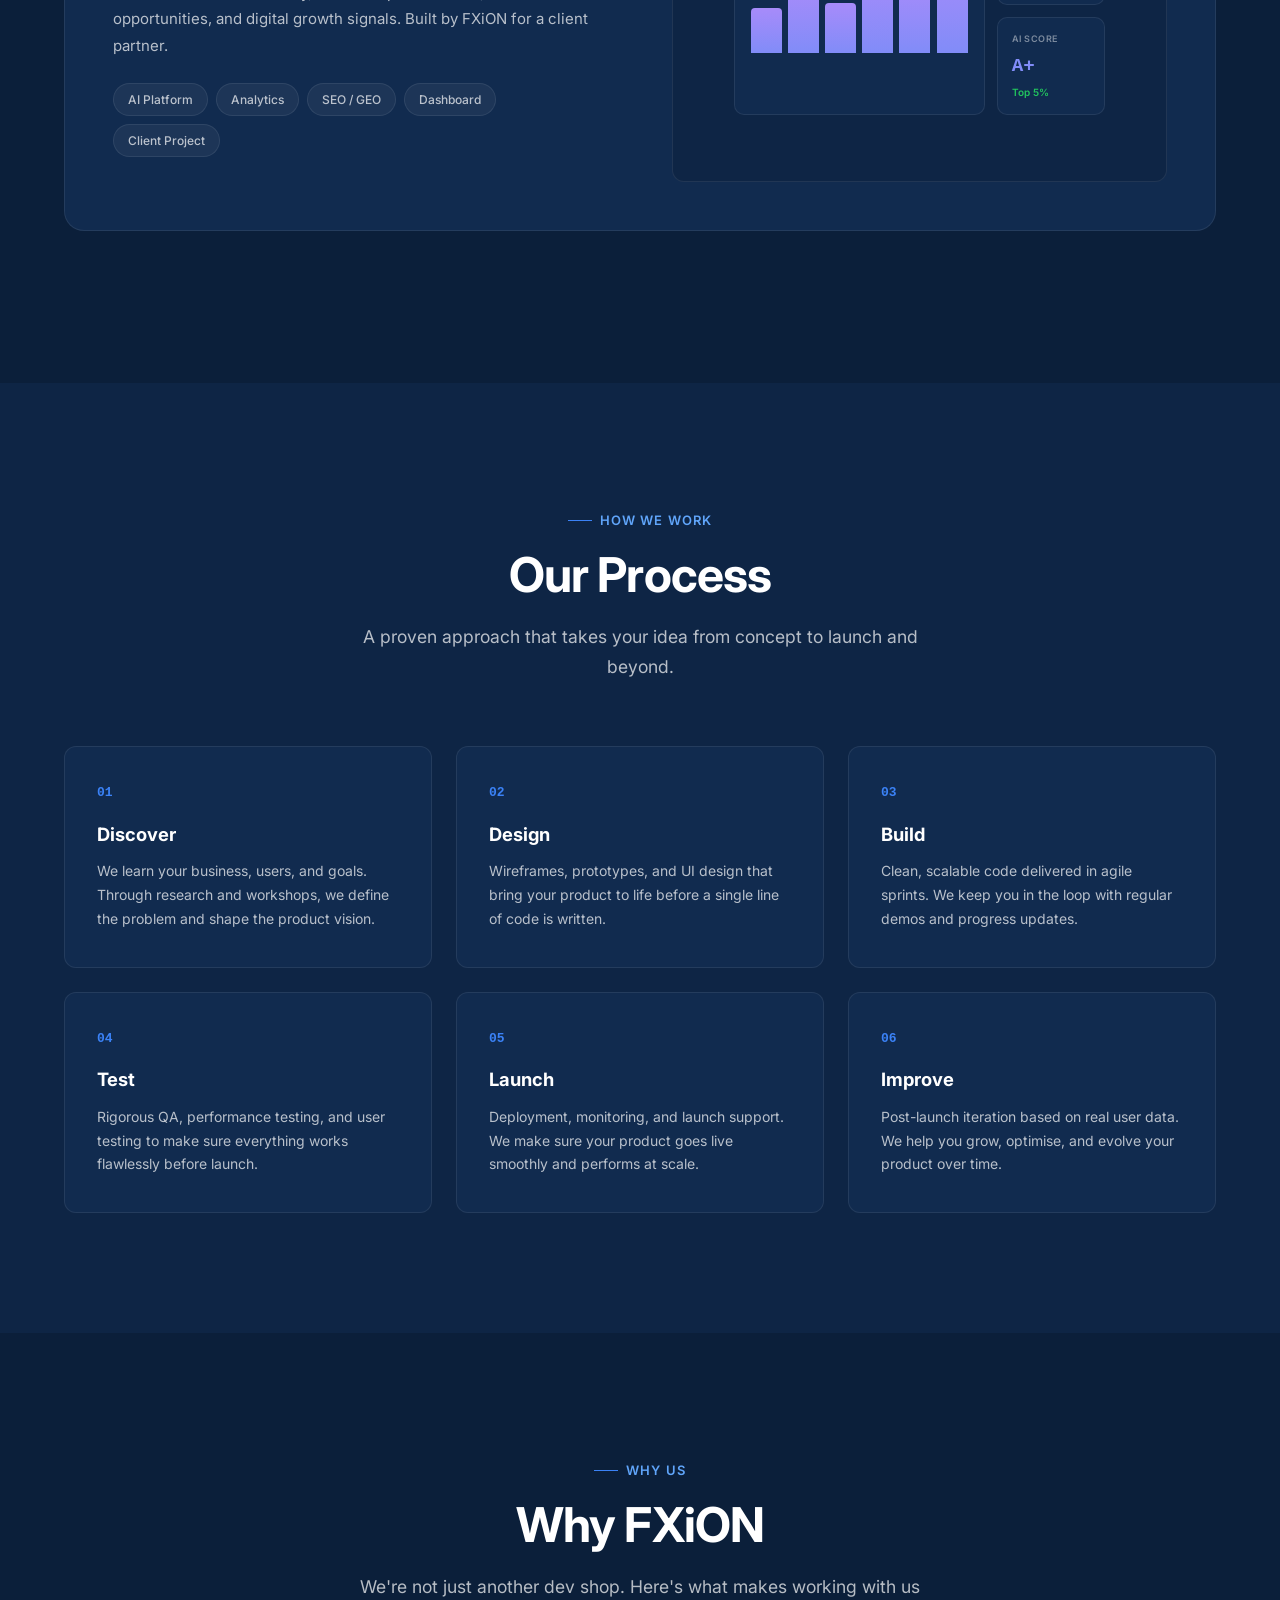
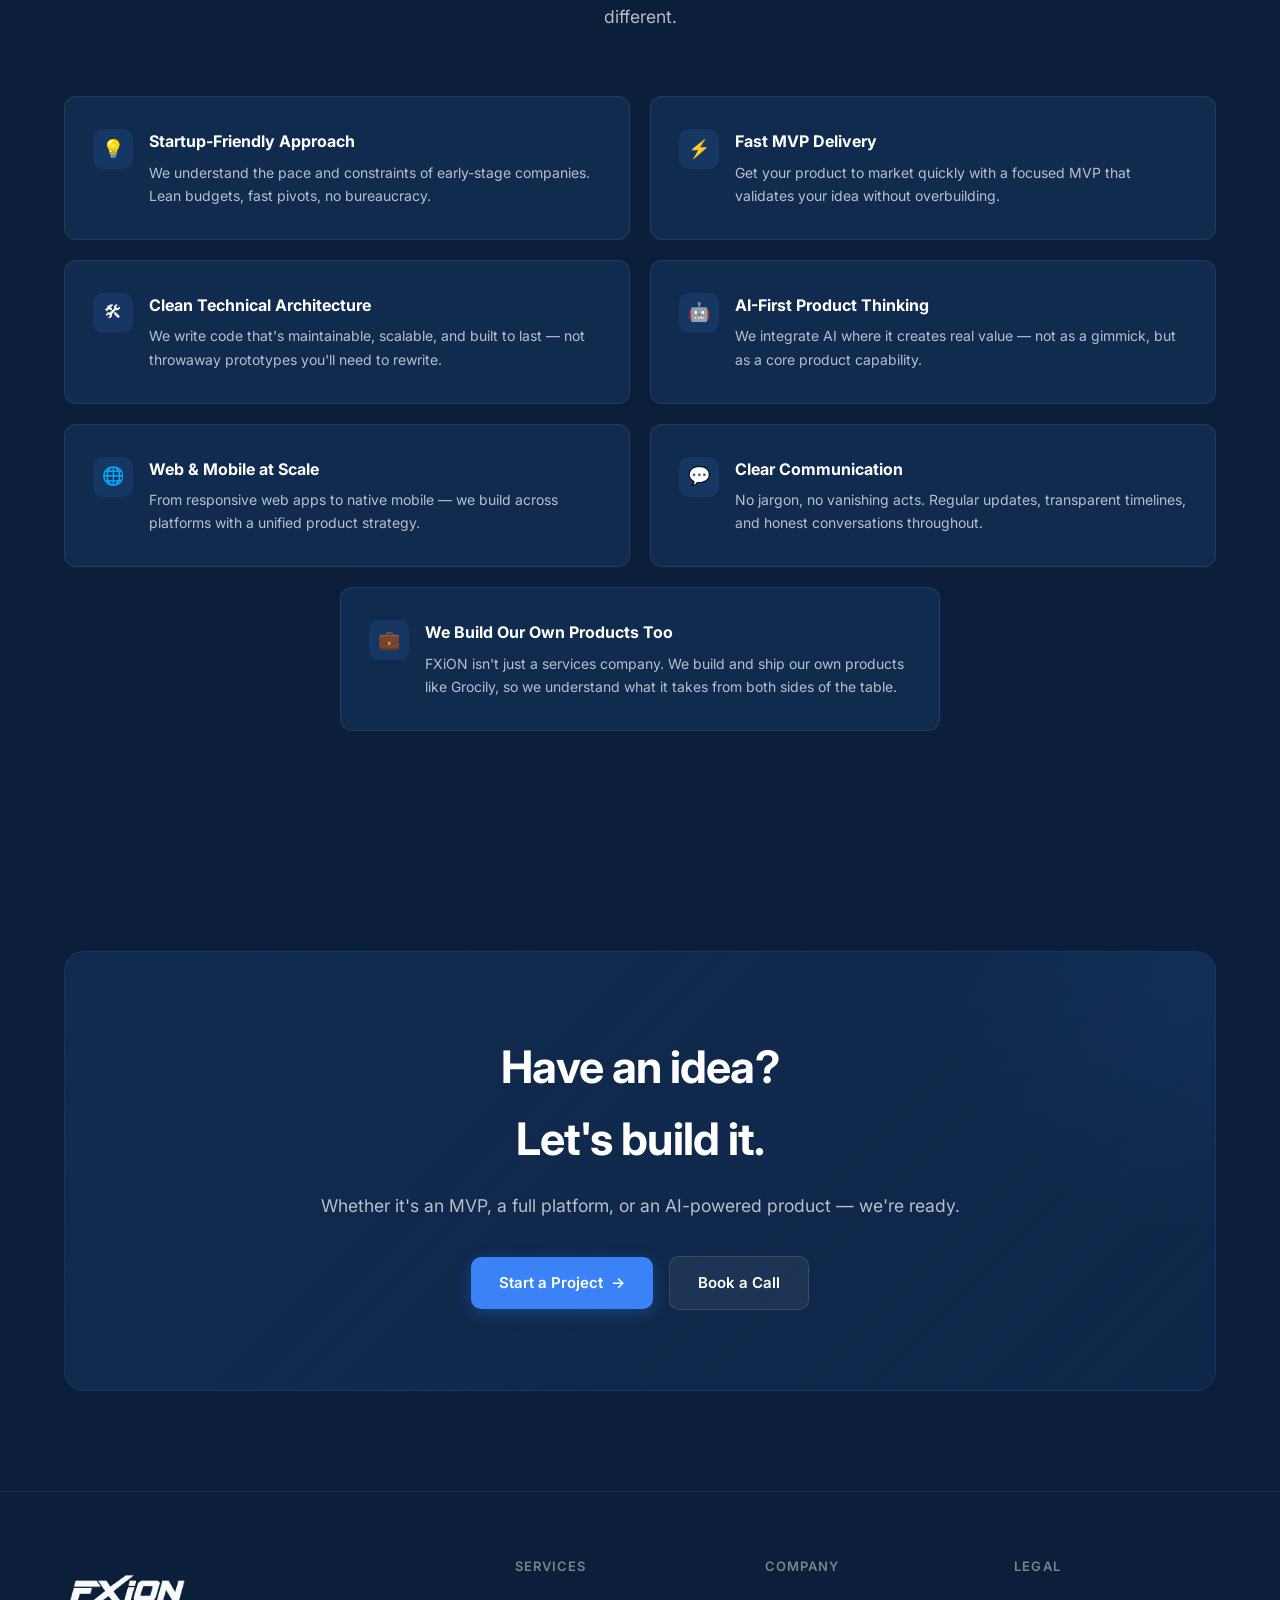
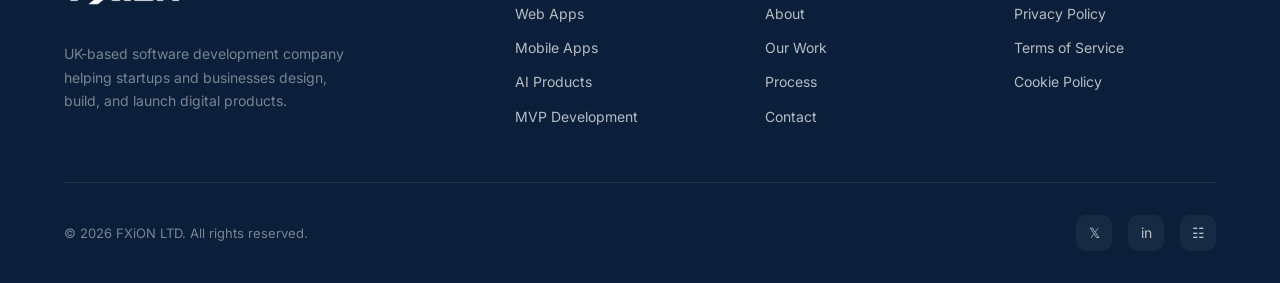
==== commit a588e49d: "Add privacy policy page linked at /privacy Co-Authored-By: Claude Opus 4.6 <noreply@anthropic.com>" ====
--- a/index.html
+++ b/index.html
@@ -488,7 +488,7 @@
         </div>
         <div class="footer-col">
           <h4>Legal</h4>
-          <a href="#">Privacy Policy</a>
+          <a href="privacy.html">Privacy Policy</a>
           <a href="#">Terms of Service</a>
           <a href="#">Cookie Policy</a>
         </div>
--- a/styles.css
+++ b/styles.css
@@ -502,8 +502,10 @@
 
 .mockup-carousel {
   position: relative;
-  width: 380px;
+  width: 100%;
+  max-width: 380px;
   height: 400px;
+  margin: 0 auto;
 }
 
 .mockup-device {
@@ -580,7 +582,8 @@
 
 /* ---- macOS ---- */
 .mockup-mac-frame {
-  width: 380px;
+  width: 100%;
+  max-width: 380px;
   background: #1a1a2e;
   border-radius: 12px;
   overflow: hidden;
@@ -816,7 +819,8 @@
 
 /* ---- Windows ---- */
 .mockup-win-frame {
-  width: 380px;
+  width: 100%;
+  max-width: 380px;
   background: #1a1a2e;
   border-radius: 10px;
   overflow: hidden;
@@ -1712,17 +1716,6 @@
     order: -1;
   }
 
-  .mockup-carousel {
-    width: 100%;
-    max-width: 380px;
-    margin: 0 auto;
-  }
-
-  .mockup-mac-frame,
-  .mockup-win-frame {
-    width: 100%;
-  }
-
   .process-grid {
     grid-template-columns: repeat(2, 1fr);
   }
@@ -1743,6 +1736,86 @@
 
   .services-wrapper {
     padding: 32px 20px;
+  }
+
+  .services-mockup {
+    min-height: auto;
+    perspective: none;
+  }
+
+  .services-mockup-inner {
+    transform: none;
+  }
+
+  .services-wrapper:hover .services-mockup-inner {
+    transform: none;
+  }
+
+  .mockup-carousel {
+    max-width: 260px;
+    height: 300px;
+  }
+
+  .mockup-phone-frame,
+  .mockup-android-frame {
+    width: 160px;
+  }
+
+  .mockup-app-screen {
+    min-height: 180px;
+  }
+
+  .mockup-phone-screen {
+    min-height: 240px;
+  }
+
+  .mockup-android-screen {
+    min-height: 240px;
+  }
+
+  .mockup-win-body {
+    min-height: 170px;
+  }
+
+  .mockup-mac-bar,
+  .mockup-win-bar {
+    padding: 6px 10px;
+  }
+
+  .mockup-dot {
+    width: 7px;
+    height: 7px;
+  }
+
+  .mockup-sidebar,
+  .mockup-win-sidebar {
+    width: 44px;
+    padding: 8px 6px;
+  }
+
+  .mockup-main,
+  .mockup-win-main {
+    padding: 10px;
+  }
+
+  .mockup-hero-block {
+    height: 40px;
+  }
+
+  .mockup-card-block {
+    height: 32px;
+  }
+
+  .mockup-phone-hero {
+    height: 50px;
+  }
+
+  .mockup-phone-card {
+    height: 32px;
+  }
+
+  .mockup-android-card {
+    height: 36px;
   }
 
   .services-grid {
@@ -1789,6 +1862,49 @@
   .cta-box { padding: 48px 24px; }
 
   .hero-clients-logos { gap: 24px; }
+}
+
+/* ===== Legal / Privacy Pages ===== */
+.legal-content {
+  max-width: 780px;
+}
+
+.legal-content h2 {
+  font-size: clamp(1.25rem, 2vw, 1.5rem);
+  color: var(--text-primary);
+  margin-top: 40px;
+  margin-bottom: 16px;
+}
+
+.legal-content p {
+  color: var(--text-secondary);
+  line-height: 1.8;
+  margin-bottom: 16px;
+}
+
+.legal-content ul {
+  color: var(--text-secondary);
+  line-height: 1.8;
+  margin-bottom: 16px;
+  padding-left: 24px;
+}
+
+.legal-content li {
+  margin-bottom: 8px;
+}
+
+.legal-content a {
+  color: var(--accent-light);
+  text-decoration: underline;
+  text-underline-offset: 3px;
+}
+
+.legal-content a:hover {
+  color: var(--accent);
+}
+
+.legal-content strong {
+  color: var(--text-primary);
 }
 
 @media (max-width: 480px) {
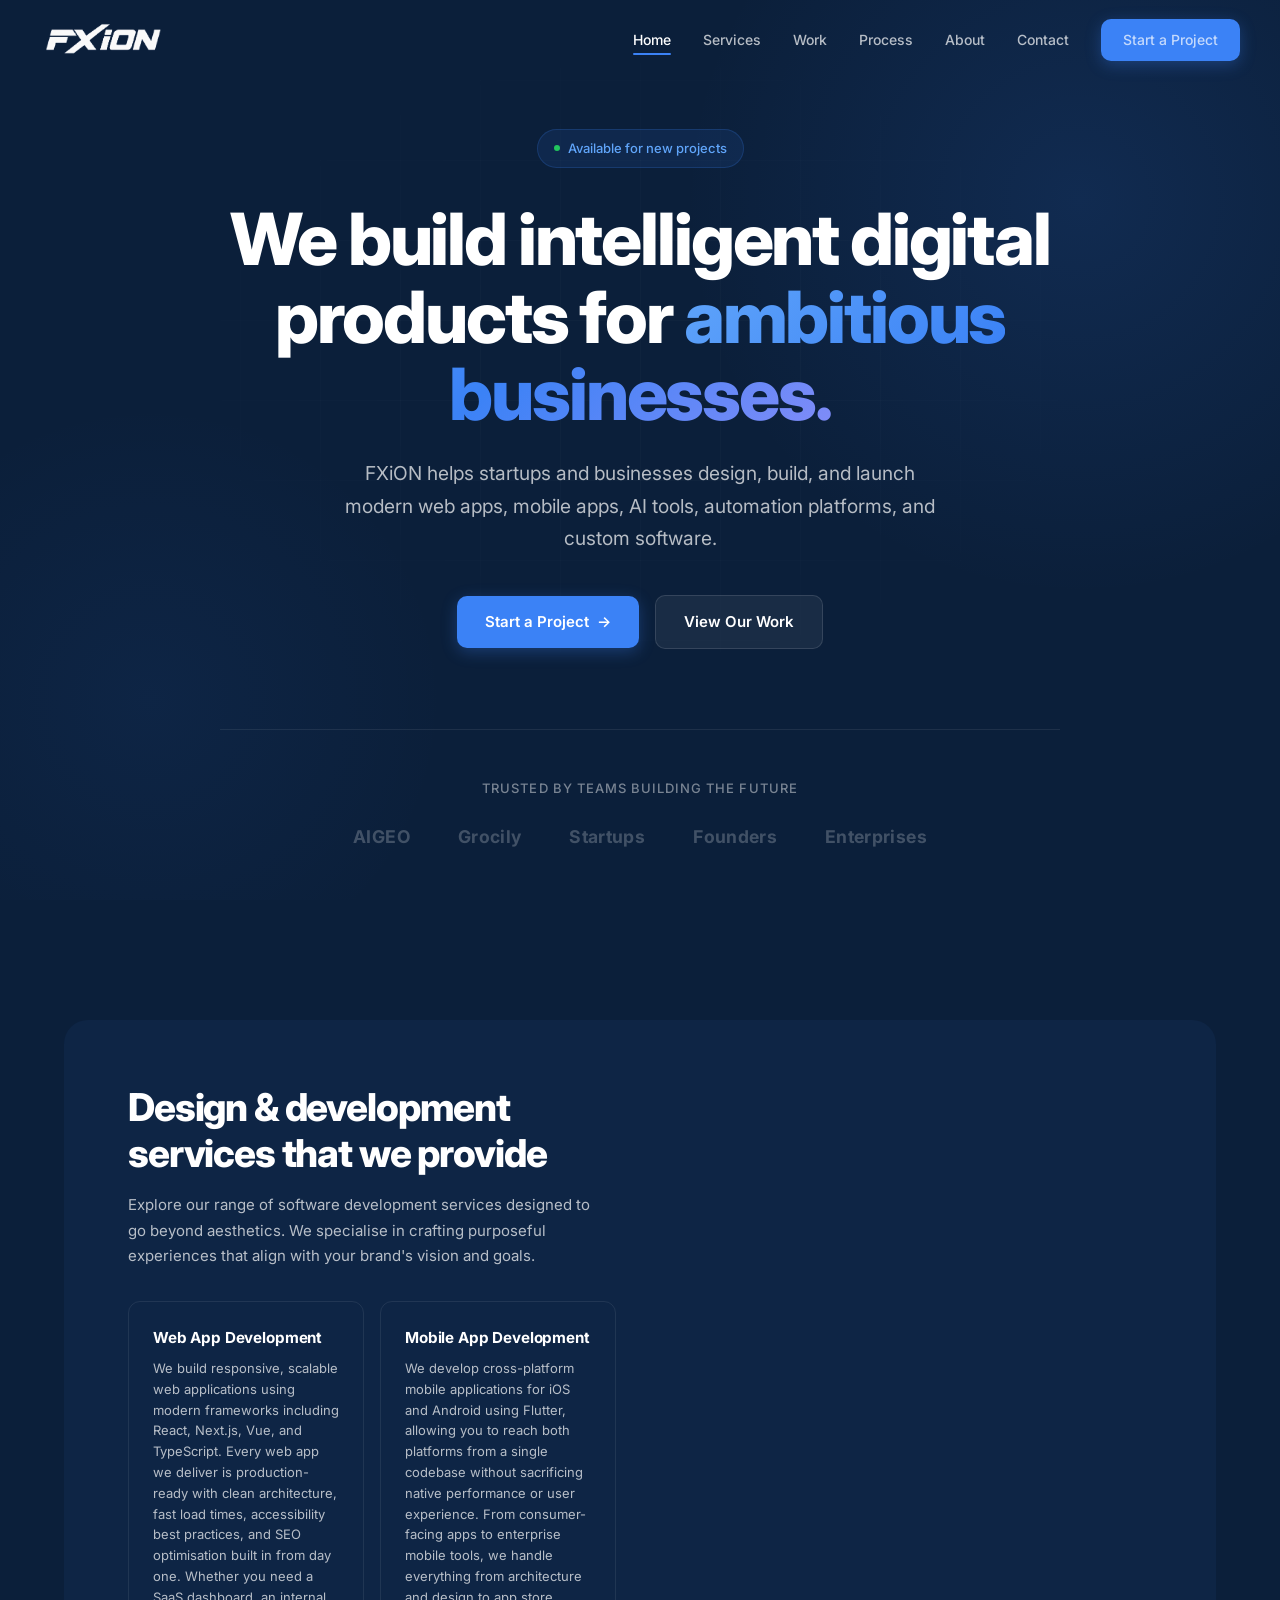
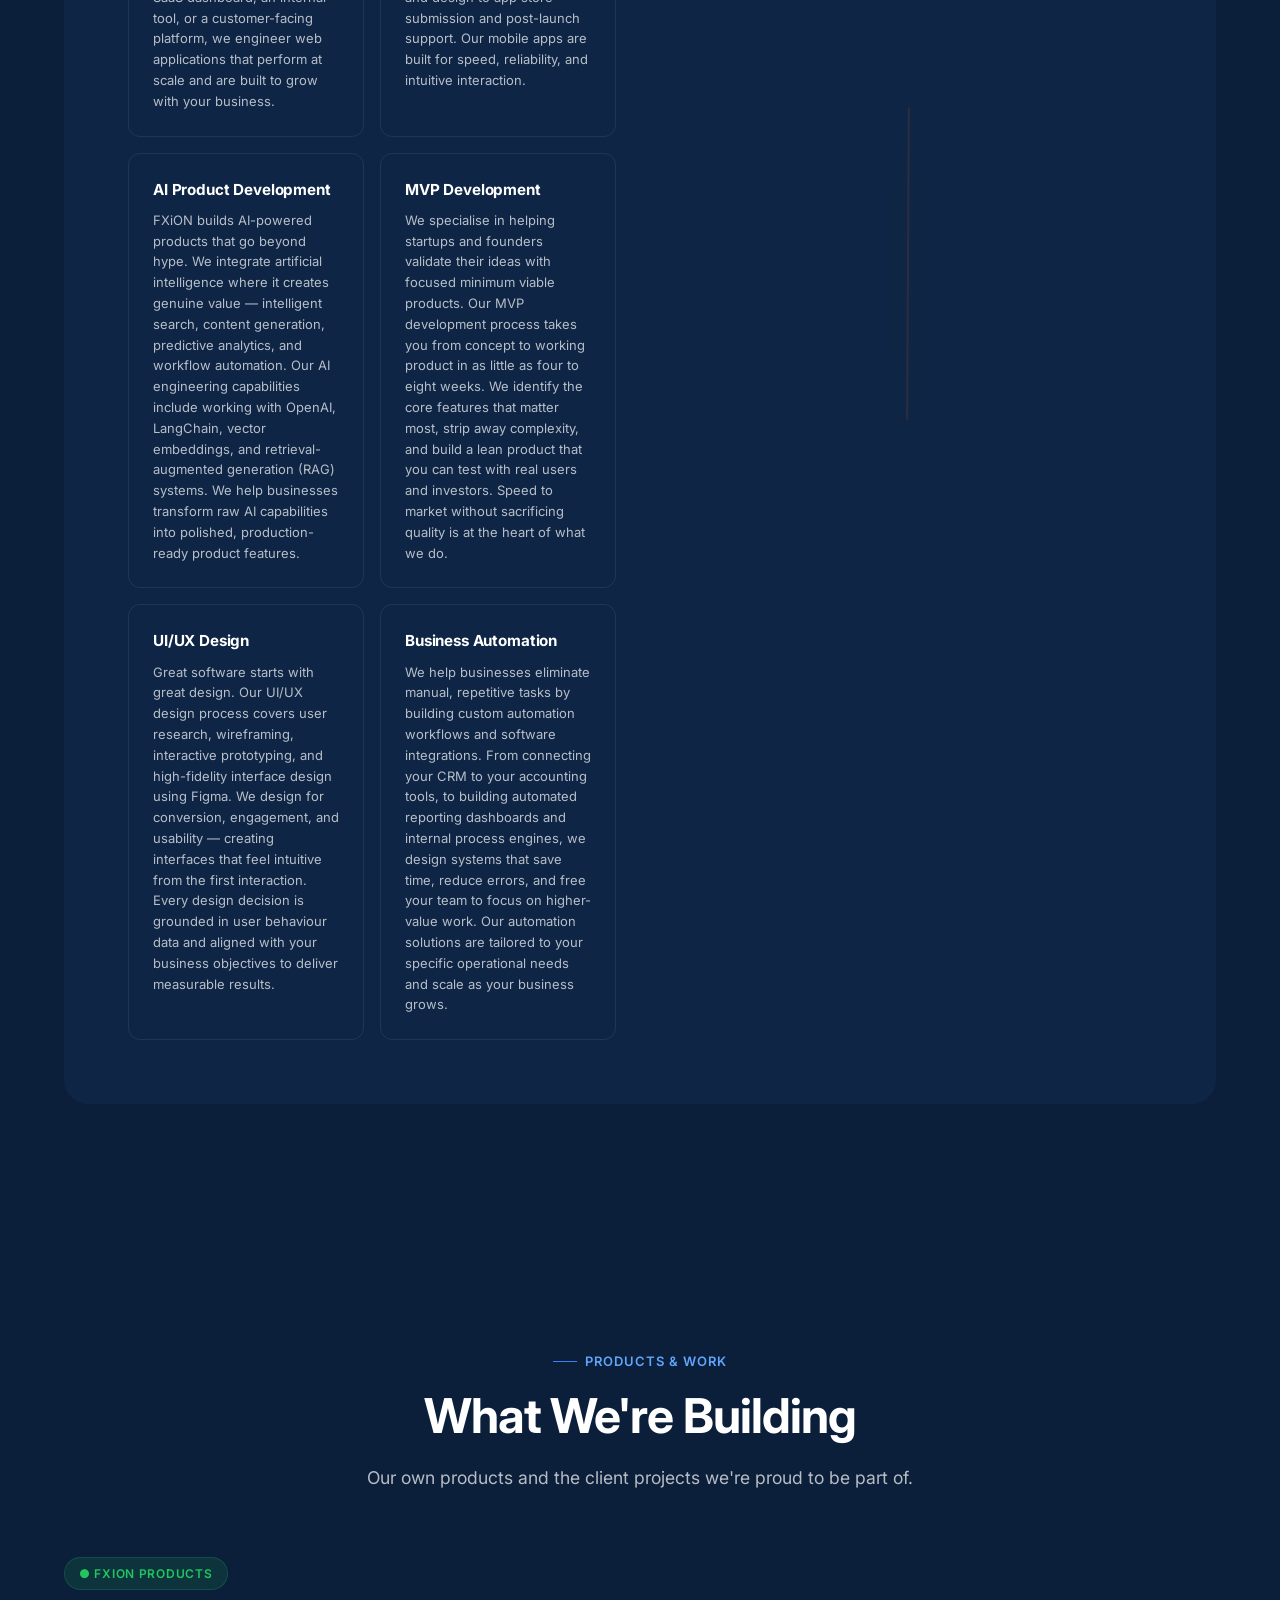
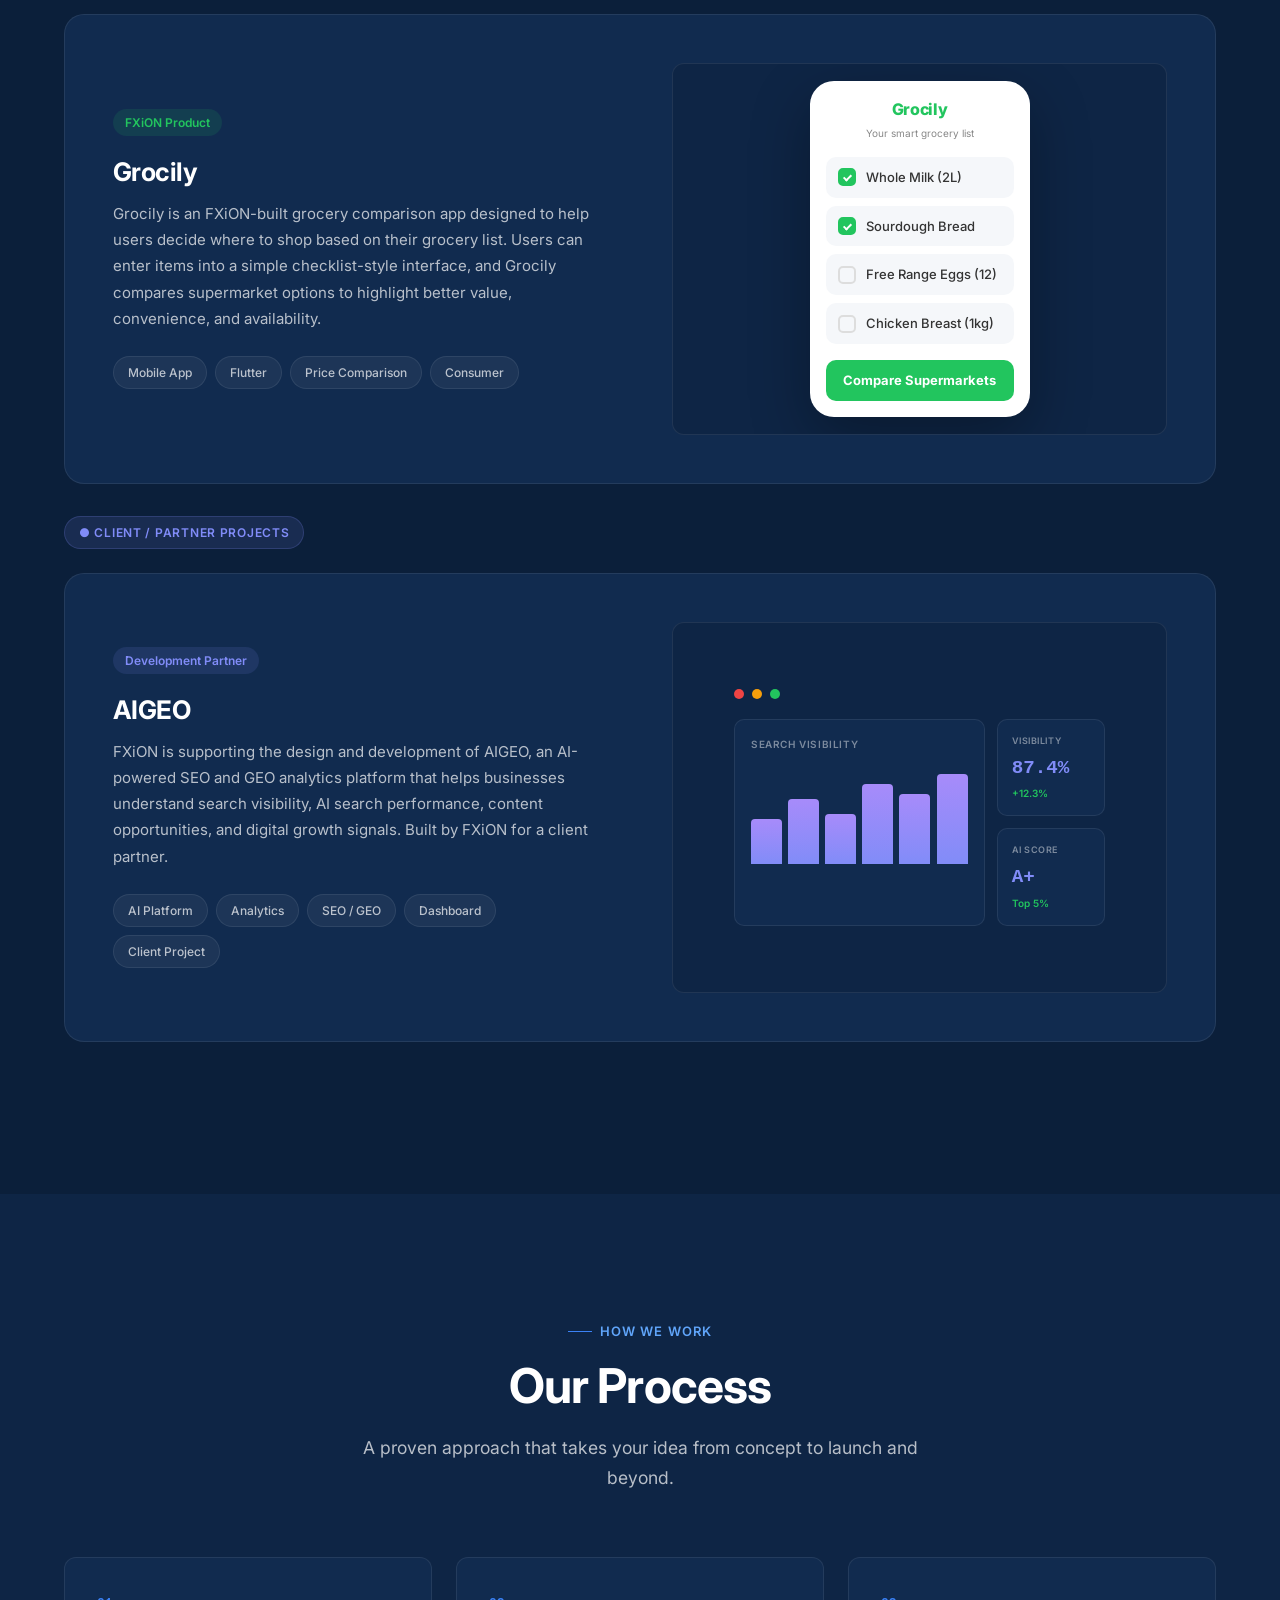
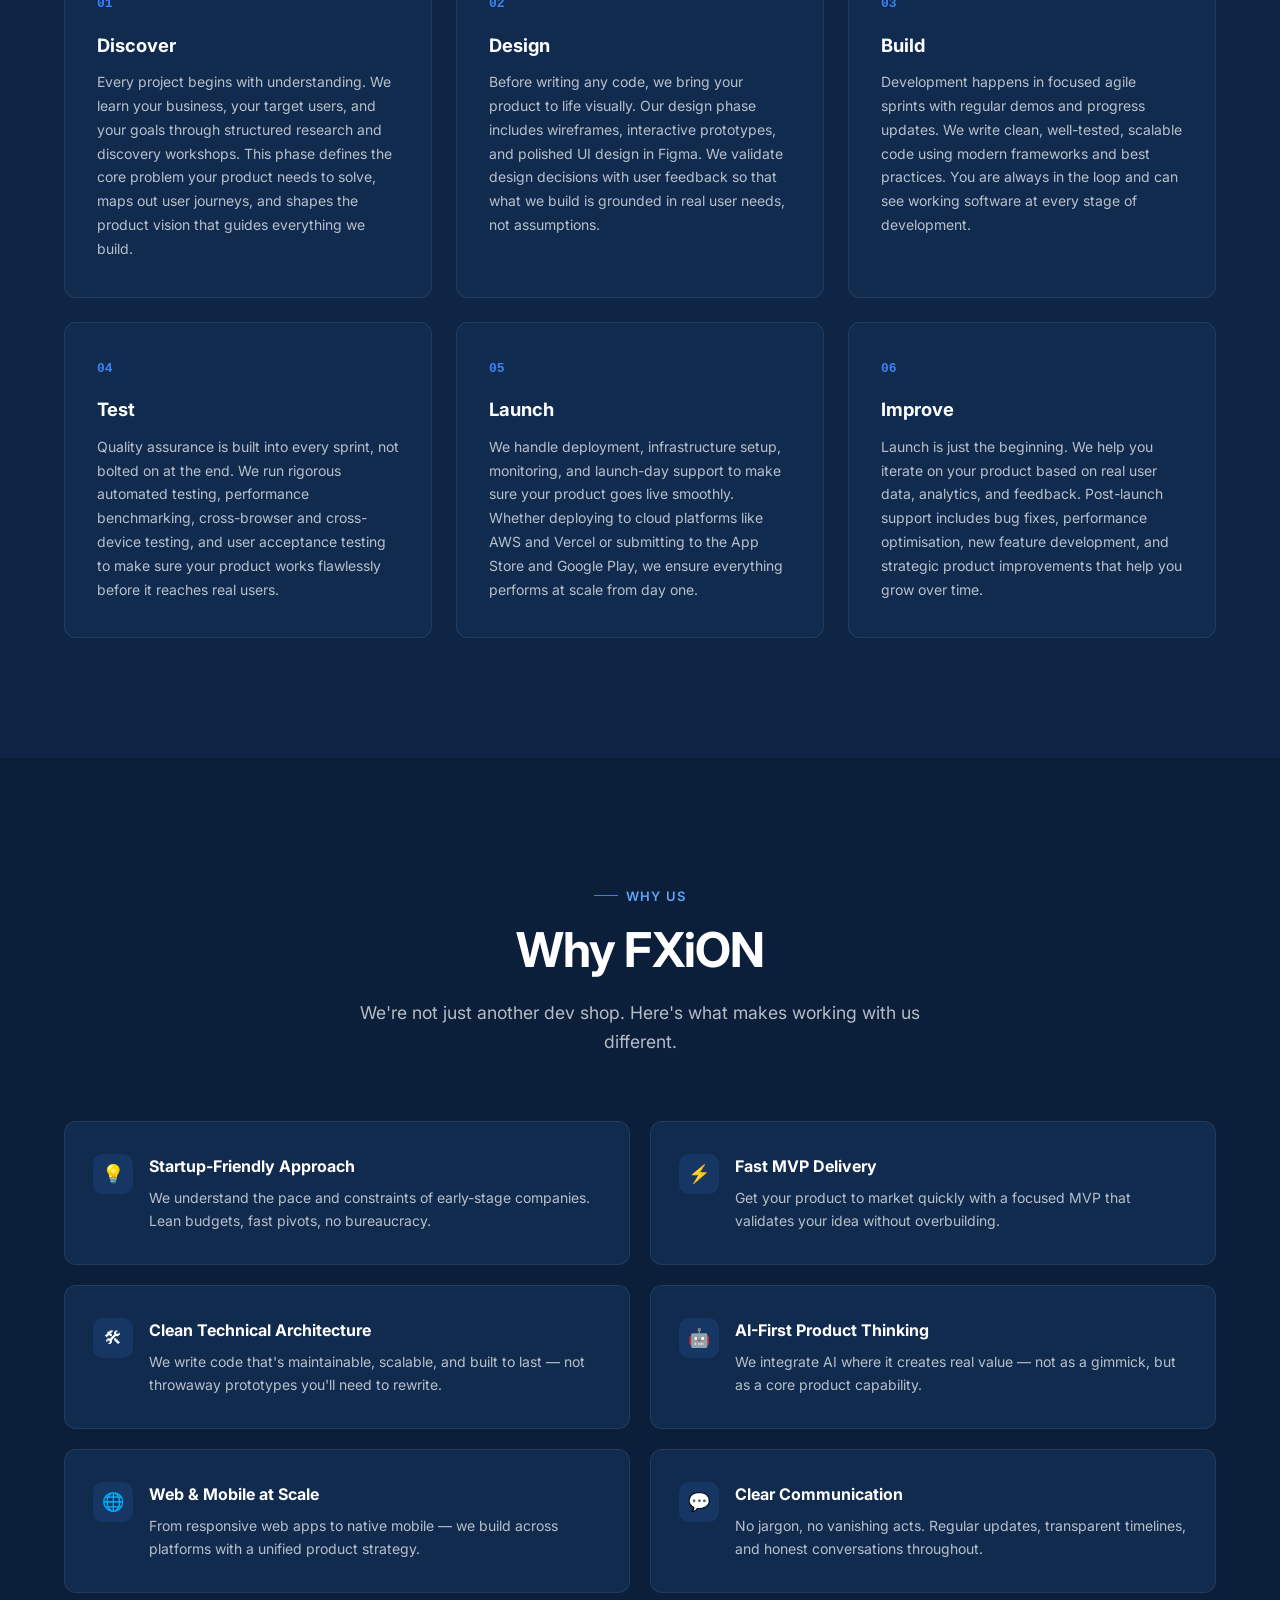
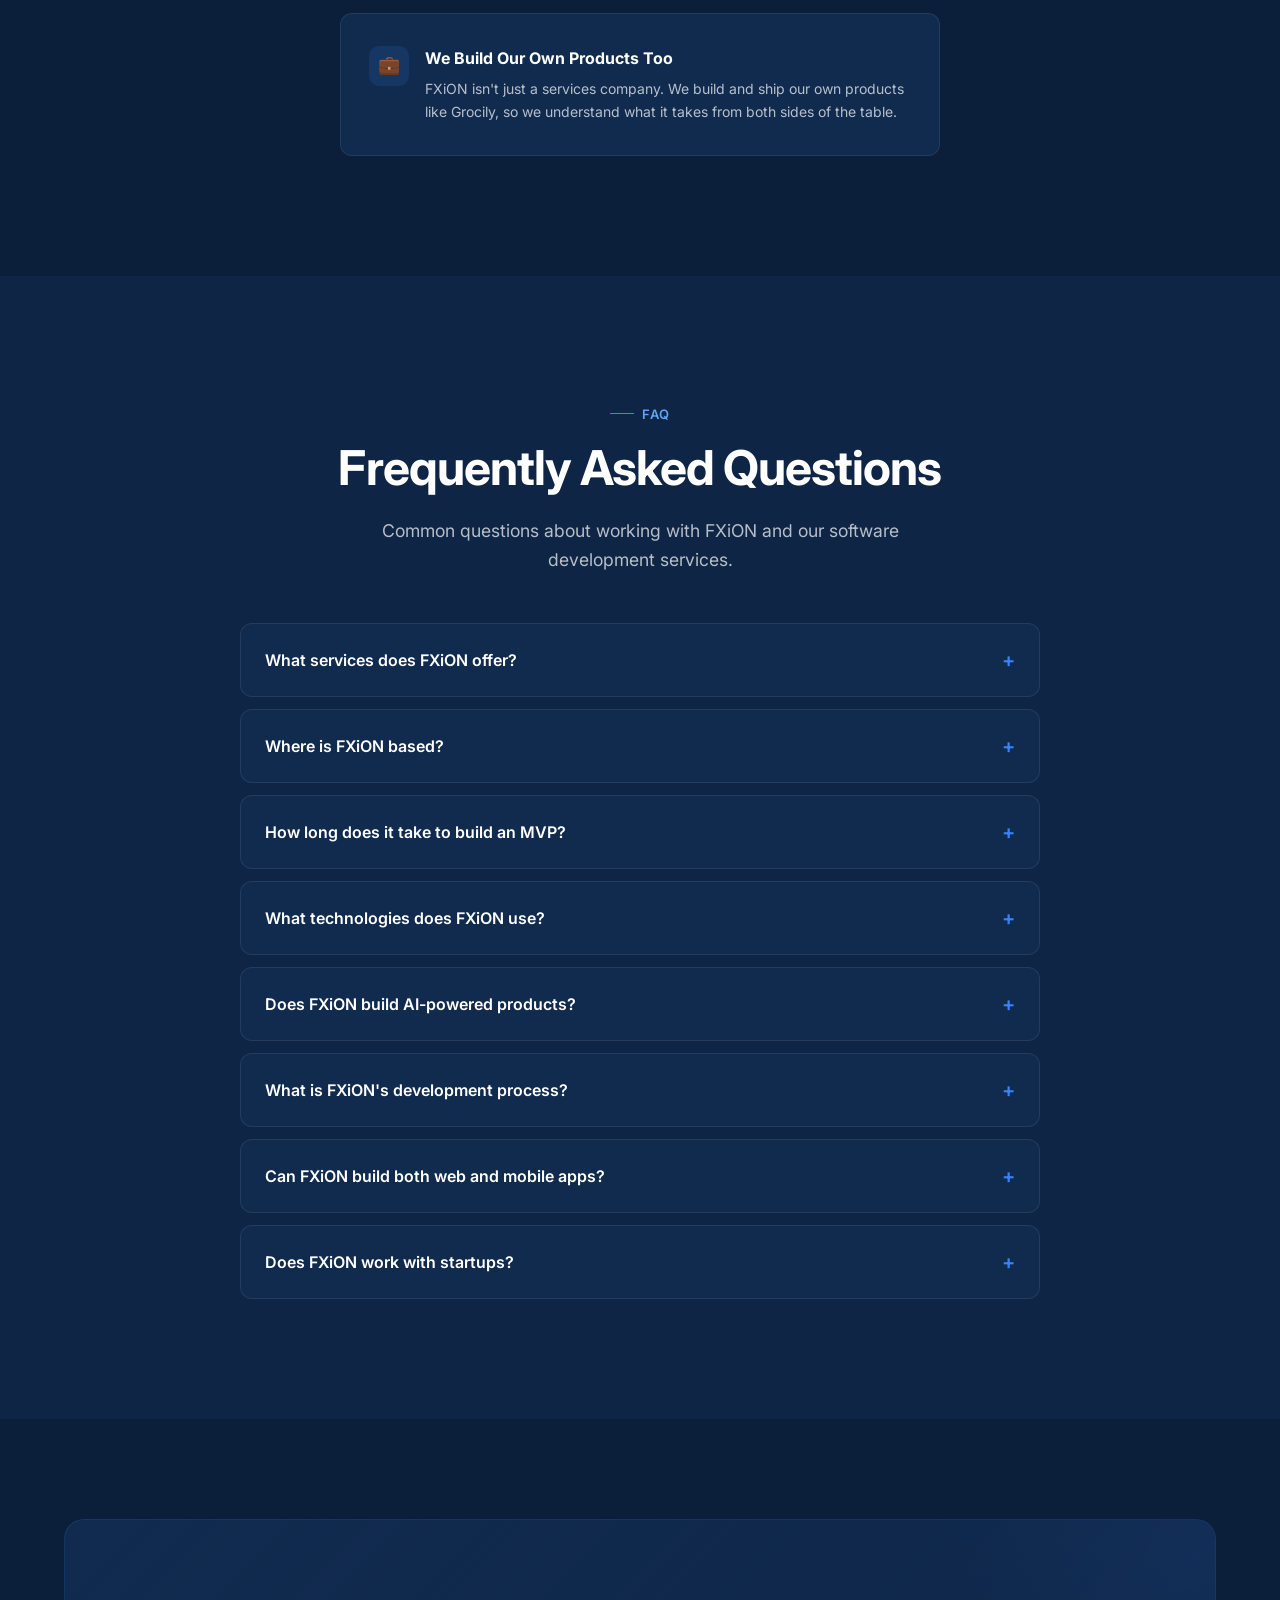
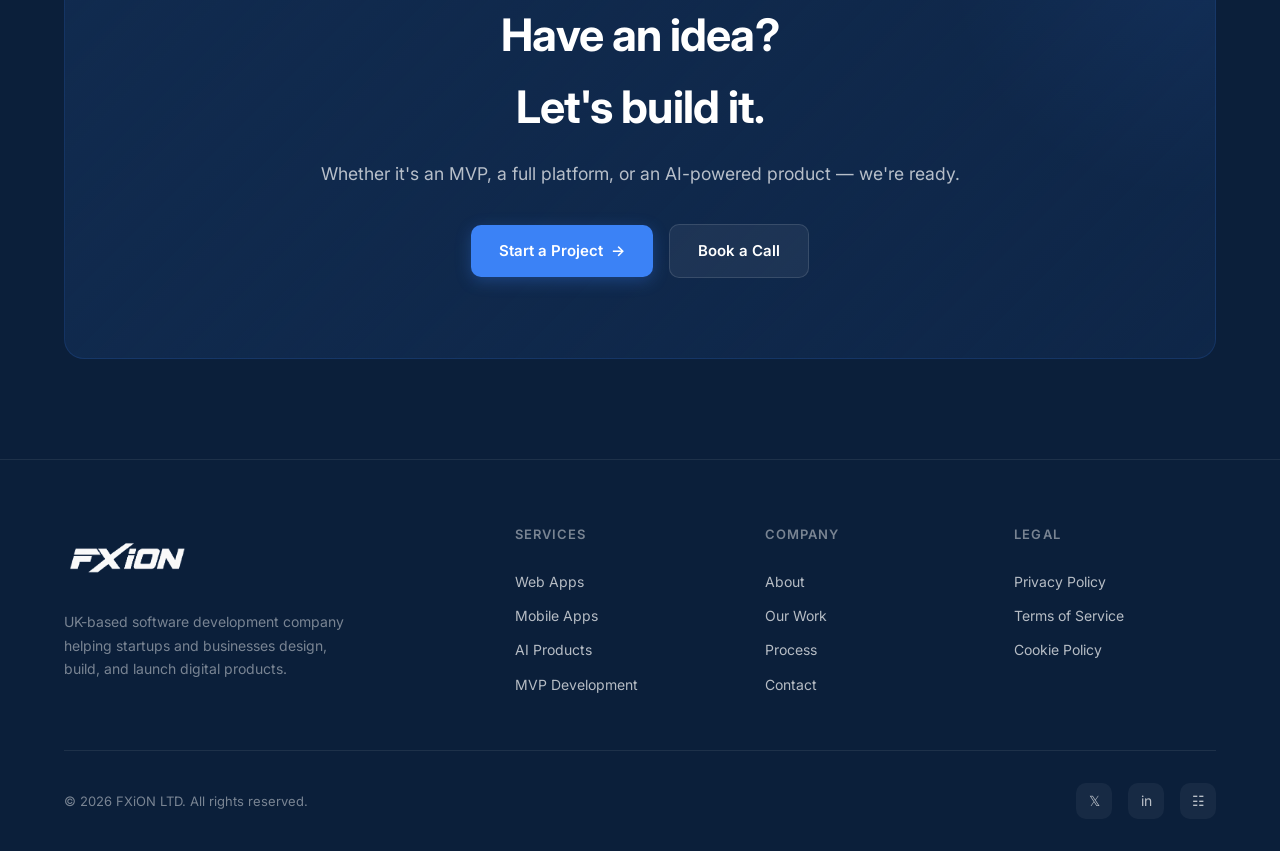
==== commit 2a20de23: "Add GEO optimisation: structured data, FAQ, social tags, and AI bot access - Add Open Graph and Twit" ====
--- a/index.html
+++ b/index.html
@@ -5,6 +5,25 @@
   <meta name="viewport" content="width=device-width, initial-scale=1.0">
   <title>FXiON — We Build Intelligent Digital Products</title>
   <meta name="description" content="FXiON is a UK-based software development company. We help startups and businesses design, build, and launch web apps, mobile apps, AI tools, and custom software.">
+
+  <!-- Open Graph -->
+  <meta property="og:type" content="website">
+  <meta property="og:title" content="FXiON — We Build Intelligent Digital Products">
+  <meta property="og:description" content="FXiON is a UK-based software development company helping startups and businesses design, build, and launch web apps, mobile apps, AI tools, and custom software.">
+  <meta property="og:url" content="https://fxion.co.uk/">
+  <meta property="og:site_name" content="FXiON">
+  <meta property="og:image" content="https://fxion.co.uk/og-image.png">
+  <meta property="og:locale" content="en_GB">
+
+  <!-- Twitter Card -->
+  <meta name="twitter:card" content="summary_large_image">
+  <meta name="twitter:title" content="FXiON — We Build Intelligent Digital Products">
+  <meta name="twitter:description" content="UK-based software development company helping startups and businesses design, build, and launch web apps, mobile apps, AI tools, and custom software.">
+  <meta name="twitter:image" content="https://fxion.co.uk/og-image.png">
+
+  <!-- Canonical -->
+  <link rel="canonical" href="https://fxion.co.uk/">
+
   <link rel="preconnect" href="https://fonts.googleapis.com">
   <link rel="preconnect" href="https://fonts.gstatic.com" crossorigin>
   <link href="https://fonts.googleapis.com/css2?family=Inter:wght@400;500;600;700;800&display=swap" rel="stylesheet">
@@ -12,6 +31,176 @@
   <link rel="icon" type="image/png" sizes="32x32" href="favicon-32.png">
   <link rel="icon" type="image/png" sizes="16x16" href="favicon-16.png">
   <link rel="apple-touch-icon" sizes="180x180" href="apple-touch-icon.png">
+  <!-- JSON-LD: Organization -->
+  <script type="application/ld+json">
+  {
+    "@context": "https://schema.org",
+    "@type": "Organization",
+    "name": "FXiON LTD",
+    "url": "https://fxion.co.uk",
+    "logo": "https://fxion.co.uk/logo.png",
+    "description": "FXiON is a UK-based software development company that helps startups and businesses design, build, and launch web apps, mobile apps, AI tools, and custom software.",
+    "foundingLocation": {
+      "@type": "Place",
+      "name": "United Kingdom"
+    },
+    "areaServed": "GB",
+    "knowsAbout": [
+      "Web Application Development",
+      "Mobile App Development",
+      "AI Product Development",
+      "MVP Development",
+      "UI/UX Design",
+      "Business Automation",
+      "Software Engineering"
+    ],
+    "hasOfferCatalog": {
+      "@type": "OfferCatalog",
+      "name": "Software Development Services",
+      "itemListElement": [
+        {
+          "@type": "Offer",
+          "itemOffered": {
+            "@type": "Service",
+            "name": "Web App Development",
+            "description": "Responsive, scalable web applications built with modern frameworks like React, Next.js, Vue, and TypeScript."
+          }
+        },
+        {
+          "@type": "Offer",
+          "itemOffered": {
+            "@type": "Service",
+            "name": "Mobile App Development",
+            "description": "Cross-platform and native mobile apps for iOS and Android using Flutter."
+          }
+        },
+        {
+          "@type": "Offer",
+          "itemOffered": {
+            "@type": "Service",
+            "name": "AI Product Development",
+            "description": "AI-powered platforms, intelligent automation, and machine learning integrations using OpenAI, LangChain, and RAG systems."
+          }
+        },
+        {
+          "@type": "Offer",
+          "itemOffered": {
+            "@type": "Service",
+            "name": "MVP Development",
+            "description": "Rapid prototyping and minimum viable product development to validate ideas and get to market fast."
+          }
+        },
+        {
+          "@type": "Offer",
+          "itemOffered": {
+            "@type": "Service",
+            "name": "UI/UX Design",
+            "description": "Clean, intuitive interfaces designed for conversion, engagement, and delightful user experiences."
+          }
+        },
+        {
+          "@type": "Offer",
+          "itemOffered": {
+            "@type": "Service",
+            "name": "Business Automation",
+            "description": "Custom workflows, integrations, and automated processes to streamline operations."
+          }
+        }
+      ]
+    },
+    "sameAs": ["https://www.linkedin.com/company/121404183/"]
+  }
+  </script>
+
+  <!-- JSON-LD: WebSite -->
+  <script type="application/ld+json">
+  {
+    "@context": "https://schema.org",
+    "@type": "WebSite",
+    "name": "FXiON",
+    "url": "https://fxion.co.uk",
+    "description": "FXiON is a UK-based software development company helping startups and businesses design, build, and launch digital products.",
+    "publisher": {
+      "@type": "Organization",
+      "name": "FXiON LTD"
+    }
+  }
+  </script>
+
+  <!-- JSON-LD: FAQPage -->
+  <script type="application/ld+json">
+  {
+    "@context": "https://schema.org",
+    "@type": "FAQPage",
+    "mainEntity": [
+      {
+        "@type": "Question",
+        "name": "What services does FXiON offer?",
+        "acceptedAnswer": {
+          "@type": "Answer",
+          "text": "FXiON offers web app development, mobile app development for iOS and Android, AI product development, MVP development for startups, UI/UX design, and business automation. We use modern technologies including React, Next.js, Flutter, Python, Node.js, and AI tools like OpenAI and LangChain."
+        }
+      },
+      {
+        "@type": "Question",
+        "name": "Where is FXiON based?",
+        "acceptedAnswer": {
+          "@type": "Answer",
+          "text": "FXiON LTD is a software development company registered and operating in the United Kingdom. We work with clients across the UK and internationally."
+        }
+      },
+      {
+        "@type": "Question",
+        "name": "How long does it take FXiON to build an MVP?",
+        "acceptedAnswer": {
+          "@type": "Answer",
+          "text": "FXiON typically delivers a minimum viable product (MVP) within 4 to 8 weeks, depending on the complexity and scope of the project. Our process starts with a discovery phase to define the core features, followed by rapid design and development sprints to get your product to market as quickly as possible."
+        }
+      },
+      {
+        "@type": "Question",
+        "name": "What technologies does FXiON use?",
+        "acceptedAnswer": {
+          "@type": "Answer",
+          "text": "FXiON works with a modern technology stack including React, Next.js, Vue, and TypeScript for frontend development; Node.js, Python, REST APIs, and GraphQL for backend services; Flutter for cross-platform mobile apps; PostgreSQL, MongoDB, and Redis for databases; AWS, Vercel, and Supabase for cloud infrastructure; and OpenAI, LangChain, and RAG systems for AI product development."
+        }
+      },
+      {
+        "@type": "Question",
+        "name": "Does FXiON build AI-powered products?",
+        "acceptedAnswer": {
+          "@type": "Answer",
+          "text": "Yes, FXiON specialises in AI product development. We build AI-powered platforms, intelligent automation tools, and integrate machine learning capabilities into products using technologies like OpenAI, LangChain, embeddings, and retrieval-augmented generation (RAG) systems. We focus on integrating AI where it creates real value rather than using it as a gimmick."
+        }
+      },
+      {
+        "@type": "Question",
+        "name": "What is FXiON's development process?",
+        "acceptedAnswer": {
+          "@type": "Answer",
+          "text": "FXiON follows a six-phase development process: Discover (research and problem definition), Design (wireframes, prototypes, and UI design), Build (agile development sprints with regular demos), Test (QA, performance, and user testing), Launch (deployment and monitoring), and Improve (post-launch iteration based on user data). This structured approach ensures products are built right and launched smoothly."
+        }
+      },
+      {
+        "@type": "Question",
+        "name": "Can FXiON build both web and mobile apps?",
+        "acceptedAnswer": {
+          "@type": "Answer",
+          "text": "Yes, FXiON builds both web applications and mobile apps. For web, we use frameworks like React, Next.js, and Vue to create responsive, scalable web platforms. For mobile, we use Flutter to build cross-platform apps that run on both iOS and Android from a single codebase. We can also develop unified products that span web and mobile with a consistent user experience."
+        }
+      },
+      {
+        "@type": "Question",
+        "name": "Does FXiON work with startups?",
+        "acceptedAnswer": {
+          "@type": "Answer",
+          "text": "Yes, FXiON has a strong focus on working with startups and early-stage companies. We understand the pace and constraints of startup life — lean budgets, fast pivots, and the need to validate ideas quickly. Our MVP development service is specifically designed to help founders go from concept to working product in weeks, not months."
+        }
+      }
+    ]
+  }
+  </script>
+
 </head>
 <body>
 
@@ -94,27 +283,27 @@
           <div class="services-grid">
             <div class="service-card">
               <h3>Web App Development</h3>
-              <p>Responsive, scalable web applications built with modern frameworks and clean architecture.</p>
+              <p>We build responsive, scalable web applications using modern frameworks including React, Next.js, Vue, and TypeScript. Every web app we deliver is production-ready with clean architecture, fast load times, accessibility best practices, and SEO optimisation built in from day one. Whether you need a SaaS dashboard, an internal tool, or a customer-facing platform, we engineer web applications that perform at scale and are built to grow with your business.</p>
             </div>
             <div class="service-card">
               <h3>Mobile App Development</h3>
-              <p>Cross-platform and native mobile apps for iOS and Android that users love.</p>
+              <p>We develop cross-platform mobile applications for iOS and Android using Flutter, allowing you to reach both platforms from a single codebase without sacrificing native performance or user experience. From consumer-facing apps to enterprise mobile tools, we handle everything from architecture and design to app store submission and post-launch support. Our mobile apps are built for speed, reliability, and intuitive interaction.</p>
             </div>
             <div class="service-card">
               <h3>AI Product Development</h3>
-              <p>AI-powered platforms, intelligent automation, and machine learning integrations built into real products.</p>
+              <p>FXiON builds AI-powered products that go beyond hype. We integrate artificial intelligence where it creates genuine value — intelligent search, content generation, predictive analytics, and workflow automation. Our AI engineering capabilities include working with OpenAI, LangChain, vector embeddings, and retrieval-augmented generation (RAG) systems. We help businesses transform raw AI capabilities into polished, production-ready product features.</p>
             </div>
             <div class="service-card">
               <h3>MVP Development</h3>
-              <p>Rapid prototyping and minimum viable products to validate your idea and get to market fast.</p>
+              <p>We specialise in helping startups and founders validate their ideas with focused minimum viable products. Our MVP development process takes you from concept to working product in as little as four to eight weeks. We identify the core features that matter most, strip away complexity, and build a lean product that you can test with real users and investors. Speed to market without sacrificing quality is at the heart of what we do.</p>
             </div>
             <div class="service-card">
               <h3>UI/UX Design</h3>
-              <p>Clean, intuitive interfaces designed for conversion, engagement, and delightful user experiences.</p>
+              <p>Great software starts with great design. Our UI/UX design process covers user research, wireframing, interactive prototyping, and high-fidelity interface design using Figma. We design for conversion, engagement, and usability — creating interfaces that feel intuitive from the first interaction. Every design decision is grounded in user behaviour data and aligned with your business objectives to deliver measurable results.</p>
             </div>
             <div class="service-card">
               <h3>Business Automation</h3>
-              <p>Streamline operations with custom workflows, integrations, and automated processes.</p>
+              <p>We help businesses eliminate manual, repetitive tasks by building custom automation workflows and software integrations. From connecting your CRM to your accounting tools, to building automated reporting dashboards and internal process engines, we design systems that save time, reduce errors, and free your team to focus on higher-value work. Our automation solutions are tailored to your specific operational needs and scale as your business grows.</p>
             </div>
           </div>
         </div>
@@ -122,8 +311,46 @@
           <div class="services-mockup-inner">
             <div class="mockup-carousel">
 
+              <!-- Website -->
+              <div class="mockup-device mockup-browser active">
+                <div class="mockup-browser-frame">
+                  <div class="mockup-browser-bar">
+                    <span class="mockup-dot red"></span>
+                    <span class="mockup-dot yellow"></span>
+                    <span class="mockup-dot green"></span>
+                    <div class="mockup-browser-url">
+                      <span class="mockup-url-icon">
+                        <svg width="10" height="12" viewBox="0 0 10 12" fill="none" xmlns="http://www.w3.org/2000/svg">
+                          <rect x="0.5" y="5" width="9" height="6.5" rx="1.5" stroke="rgba(255,255,255,0.4)" stroke-width="1"/>
+                          <path d="M2.5 5V3.5a2.5 2.5 0 015 0V5" stroke="rgba(255,255,255,0.4)" stroke-width="1" fill="none"/>
+                        </svg>
+                      </span>
+                      <span class="mockup-url-text"></span>
+                    </div>
+                  </div>
+                  <div class="mockup-browser-screen">
+                    <div class="mockup-browser-nav">
+                      <div class="mockup-browser-logo"></div>
+                      <div class="mockup-browser-nav-links">
+                        <span></span><span></span><span></span><span></span>
+                      </div>
+                    </div>
+                    <div class="mockup-browser-hero">
+                      <div class="mockup-browser-hero-text"></div>
+                      <div class="mockup-browser-hero-text short"></div>
+                      <div class="mockup-browser-cta"></div>
+                    </div>
+                    <div class="mockup-browser-cards">
+                      <div class="mockup-browser-card"></div>
+                      <div class="mockup-browser-card"></div>
+                      <div class="mockup-browser-card"></div>
+                    </div>
+                  </div>
+                </div>
+              </div>
+
               <!-- Mac App -->
-              <div class="mockup-device mockup-mac active">
+              <div class="mockup-device mockup-mac">
 
                 <div class="mockup-mac-frame">
                   <div class="mockup-mac-bar">
@@ -355,32 +582,32 @@
         <div class="process-card reveal">
           <div class="process-number">01</div>
           <h3>Discover</h3>
-          <p>We learn your business, users, and goals. Through research and workshops, we define the problem and shape the product vision.</p>
+          <p>Every project begins with understanding. We learn your business, your target users, and your goals through structured research and discovery workshops. This phase defines the core problem your product needs to solve, maps out user journeys, and shapes the product vision that guides everything we build.</p>
         </div>
         <div class="process-card reveal">
           <div class="process-number">02</div>
           <h3>Design</h3>
-          <p>Wireframes, prototypes, and UI design that bring your product to life before a single line of code is written.</p>
+          <p>Before writing any code, we bring your product to life visually. Our design phase includes wireframes, interactive prototypes, and polished UI design in Figma. We validate design decisions with user feedback so that what we build is grounded in real user needs, not assumptions.</p>
         </div>
         <div class="process-card reveal">
           <div class="process-number">03</div>
           <h3>Build</h3>
-          <p>Clean, scalable code delivered in agile sprints. We keep you in the loop with regular demos and progress updates.</p>
+          <p>Development happens in focused agile sprints with regular demos and progress updates. We write clean, well-tested, scalable code using modern frameworks and best practices. You are always in the loop and can see working software at every stage of development.</p>
         </div>
         <div class="process-card reveal">
           <div class="process-number">04</div>
           <h3>Test</h3>
-          <p>Rigorous QA, performance testing, and user testing to make sure everything works flawlessly before launch.</p>
+          <p>Quality assurance is built into every sprint, not bolted on at the end. We run rigorous automated testing, performance benchmarking, cross-browser and cross-device testing, and user acceptance testing to make sure your product works flawlessly before it reaches real users.</p>
         </div>
         <div class="process-card reveal">
           <div class="process-number">05</div>
           <h3>Launch</h3>
-          <p>Deployment, monitoring, and launch support. We make sure your product goes live smoothly and performs at scale.</p>
+          <p>We handle deployment, infrastructure setup, monitoring, and launch-day support to make sure your product goes live smoothly. Whether deploying to cloud platforms like AWS and Vercel or submitting to the App Store and Google Play, we ensure everything performs at scale from day one.</p>
         </div>
         <div class="process-card reveal">
           <div class="process-number">06</div>
           <h3>Improve</h3>
-          <p>Post-launch iteration based on real user data. We help you grow, optimise, and evolve your product over time.</p>
+          <p>Launch is just the beginning. We help you iterate on your product based on real user data, analytics, and feedback. Post-launch support includes bug fixes, performance optimisation, new feature development, and strategic product improvements that help you grow over time.</p>
         </div>
       </div>
     </div>
@@ -444,6 +671,67 @@
             <p>FXiON isn't just a services company. We build and ship our own products like Grocily, so we understand what it takes from both sides of the table.</p>
           </div>
         </div>
+      </div>
+    </div>
+  </section>
+
+  <!-- ===== FAQ ===== -->
+  <section class="section" id="faq" style="background: var(--bg-secondary);">
+    <div class="container">
+      <div class="section-center reveal">
+        <span class="section-label">FAQ</span>
+        <h2 class="section-title">Frequently Asked Questions</h2>
+        <p class="section-subtitle">Common questions about working with FXiON and our software development services.</p>
+      </div>
+      <div class="faq-list">
+        <details class="faq-item reveal">
+          <summary class="faq-question"><h3>What services does FXiON offer?</h3></summary>
+          <div class="faq-answer">
+            <p>FXiON offers a comprehensive range of software development services including web app development, mobile app development for iOS and Android, AI product development, MVP development for startups, UI/UX design, and business automation. We use modern technologies including React, Next.js, Flutter, Python, Node.js, and AI tools like OpenAI and LangChain to deliver production-ready digital products.</p>
+          </div>
+        </details>
+        <details class="faq-item reveal">
+          <summary class="faq-question"><h3>Where is FXiON based?</h3></summary>
+          <div class="faq-answer">
+            <p>FXiON LTD is a software development company registered and operating in the United Kingdom. We work with clients across the UK and internationally, providing remote and collaborative development services for startups, founders, and growing businesses.</p>
+          </div>
+        </details>
+        <details class="faq-item reveal">
+          <summary class="faq-question"><h3>How long does it take to build an MVP?</h3></summary>
+          <div class="faq-answer">
+            <p>FXiON typically delivers a minimum viable product within four to eight weeks, depending on the complexity and scope of the project. Our process starts with a focused discovery phase to define the core features that matter most, followed by rapid design and development sprints to get your product to market as quickly as possible without sacrificing quality.</p>
+          </div>
+        </details>
+        <details class="faq-item reveal">
+          <summary class="faq-question"><h3>What technologies does FXiON use?</h3></summary>
+          <div class="faq-answer">
+            <p>FXiON works with a modern, battle-tested technology stack. For frontend development, we use React, Next.js, Vue, and TypeScript. Our backend services are built with Node.js, Python, REST APIs, and GraphQL. We use Flutter for cross-platform mobile apps, PostgreSQL and MongoDB for databases, AWS and Vercel for cloud infrastructure, and OpenAI, LangChain, and RAG systems for AI product development.</p>
+          </div>
+        </details>
+        <details class="faq-item reveal">
+          <summary class="faq-question"><h3>Does FXiON build AI-powered products?</h3></summary>
+          <div class="faq-answer">
+            <p>Yes, AI product development is one of FXiON's core specialisations. We build AI-powered platforms, intelligent automation tools, and integrate machine learning capabilities into products using technologies like OpenAI, LangChain, vector embeddings, and retrieval-augmented generation systems. We focus on integrating AI where it creates genuine business value rather than using it as a superficial feature.</p>
+          </div>
+        </details>
+        <details class="faq-item reveal">
+          <summary class="faq-question"><h3>What is FXiON's development process?</h3></summary>
+          <div class="faq-answer">
+            <p>FXiON follows a structured six-phase development process: Discover (research and problem definition), Design (wireframes, prototypes, and UI design), Build (agile development sprints with regular demos and updates), Test (quality assurance, performance, and user testing), Launch (deployment, monitoring, and go-live support), and Improve (post-launch iteration based on real user data and analytics).</p>
+          </div>
+        </details>
+        <details class="faq-item reveal">
+          <summary class="faq-question"><h3>Can FXiON build both web and mobile apps?</h3></summary>
+          <div class="faq-answer">
+            <p>Yes, FXiON builds both web applications and mobile apps. For web, we use frameworks like React, Next.js, and Vue to create responsive, scalable platforms. For mobile, we use Flutter to build cross-platform apps that run natively on both iOS and Android from a single codebase. We can also develop unified products that span web and mobile with a consistent design and user experience across all platforms.</p>
+          </div>
+        </details>
+        <details class="faq-item reveal">
+          <summary class="faq-question"><h3>Does FXiON work with startups?</h3></summary>
+          <div class="faq-answer">
+            <p>Yes, FXiON has a strong focus on working with startups and early-stage companies. We understand the pace and constraints of startup life — lean budgets, the need for fast pivots, and the urgency to validate ideas quickly. Our MVP development service is specifically designed to help founders go from concept to working product in weeks, not months, with a focus on core features that prove market fit.</p>
+          </div>
+        </details>
       </div>
     </div>
   </section>
@@ -497,7 +785,7 @@
         <span>&copy; 2026 FXiON LTD. All rights reserved.</span>
         <div class="footer-social">
           <a href="#" aria-label="Twitter">&#120143;</a>
-          <a href="#" aria-label="LinkedIn">in</a>
+          <a href="https://www.linkedin.com/company/121404183/" aria-label="LinkedIn" target="_blank" rel="noopener">in</a>
           <a href="#" aria-label="GitHub">&#9783;</a>
         </div>
       </div>
--- a/styles.css
+++ b/styles.css
@@ -580,6 +580,125 @@
 .mockup-dot.yellow { background: #febc2e; }
 .mockup-dot.green  { background: #28c840; }
 
+/* ---- Browser / Website ---- */
+.mockup-browser-frame {
+  width: 100%;
+  max-width: 380px;
+  background: #1a1a2e;
+  border-radius: 12px;
+  overflow: hidden;
+  border: 1px solid rgba(255,255,255,0.08);
+  box-shadow: 0 30px 60px rgba(0,0,0,0.45);
+}
+
+.mockup-browser-bar {
+  display: flex;
+  align-items: center;
+  gap: 6px;
+  padding: 10px 14px;
+  background: #12122a;
+  border-bottom: 1px solid rgba(255,255,255,0.06);
+}
+
+.mockup-browser-url {
+  display: flex;
+  align-items: center;
+  gap: 6px;
+  margin-left: 12px;
+  flex: 1;
+  background: rgba(255,255,255,0.06);
+  border-radius: 6px;
+  padding: 4px 10px;
+  height: 24px;
+}
+
+.mockup-url-icon {
+  display: flex;
+  align-items: center;
+}
+
+.mockup-url-text {
+  display: block;
+  width: 60%;
+  height: 8px;
+  background: rgba(255,255,255,0.12);
+  border-radius: 4px;
+}
+
+.mockup-browser-screen {
+  padding: 16px;
+  min-height: 280px;
+}
+
+.mockup-browser-nav {
+  display: flex;
+  align-items: center;
+  justify-content: space-between;
+  margin-bottom: 20px;
+}
+
+.mockup-browser-logo {
+  width: 32px;
+  height: 12px;
+  background: var(--accent);
+  border-radius: 4px;
+  opacity: 0.7;
+}
+
+.mockup-browser-nav-links {
+  display: flex;
+  gap: 10px;
+}
+
+.mockup-browser-nav-links span {
+  display: block;
+  width: 28px;
+  height: 6px;
+  background: rgba(255,255,255,0.15);
+  border-radius: 3px;
+}
+
+.mockup-browser-hero {
+  text-align: center;
+  padding: 24px 16px;
+  margin-bottom: 16px;
+}
+
+.mockup-browser-hero-text {
+  height: 10px;
+  width: 80%;
+  margin: 0 auto 8px;
+  background: rgba(255,255,255,0.2);
+  border-radius: 5px;
+}
+
+.mockup-browser-hero-text.short {
+  width: 50%;
+  margin-bottom: 16px;
+}
+
+.mockup-browser-cta {
+  display: inline-block;
+  width: 72px;
+  height: 24px;
+  background: var(--accent);
+  border-radius: 6px;
+  opacity: 0.8;
+}
+
+.mockup-browser-cards {
+  display: grid;
+  grid-template-columns: repeat(3, 1fr);
+  gap: 10px;
+}
+
+.mockup-browser-card {
+  height: 64px;
+  background: rgba(255,255,255,0.06);
+  border-radius: 8px;
+  border: 1px solid rgba(255,255,255,0.06);
+}
+
 /* ---- macOS ---- */
 .mockup-mac-frame {
   width: 100%;
@@ -1777,6 +1896,28 @@
     min-height: 170px;
   }
 
+  .mockup-browser-frame {
+    max-width: 260px;
+  }
+
+  .mockup-browser-screen {
+    min-height: 180px;
+    padding: 10px;
+  }
+
+  .mockup-browser-bar {
+    padding: 6px 10px;
+  }
+
+  .mockup-browser-hero {
+    padding: 14px 8px;
+    margin-bottom: 10px;
+  }
+
+  .mockup-browser-card {
+    height: 44px;
+  }
+
   .mockup-mac-bar,
   .mockup-win-bar {
     padding: 6px 10px;
@@ -1876,6 +2017,10 @@
   margin-bottom: 16px;
 }
 
+.legal-content h2:first-of-type {
+  margin-top: 16px;
+}
+
 .legal-content p {
   color: var(--text-secondary);
   line-height: 1.8;
@@ -1907,6 +2052,91 @@
   color: var(--text-primary);
 }
 
+/* ========================================
+   FAQ Section
+   ======================================== */
+
+.faq-list {
+  max-width: 800px;
+  margin: 48px auto 0;
+  display: flex;
+  flex-direction: column;
+  gap: 12px;
+}
+
+.faq-item {
+  background: var(--bg-card);
+  border: 1px solid var(--border);
+  border-radius: var(--radius);
+  overflow: hidden;
+  transition: var(--transition);
+}
+
+.faq-item:hover {
+  border-color: var(--border-light);
+}
+
+.faq-item[open] {
+  border-color: var(--accent);
+  background: var(--bg-card-hover);
+}
+
+.faq-question {
+  padding: 20px 24px;
+  cursor: pointer;
+  list-style: none;
+  display: flex;
+  align-items: center;
+  justify-content: space-between;
+  gap: 16px;
+}
+
+.faq-question::-webkit-details-marker {
+  display: none;
+}
+
+.faq-question::after {
+  content: '+';
+  font-size: 1.25rem;
+  font-weight: 600;
+  color: var(--accent);
+  flex-shrink: 0;
+  transition: var(--transition);
+}
+
+.faq-item[open] .faq-question::after {
+  content: '−';
+}
+
+.faq-question h3 {
+  font-size: 1rem;
+  font-weight: 600;
+  color: var(--text-primary);
+  margin: 0;
+}
+
+.faq-answer {
+  padding: 0 24px 20px;
+}
+
+.faq-answer p {
+  color: var(--text-secondary);
+  font-size: 0.95rem;
+  line-height: 1.7;
+}
+
+@media (max-width: 768px) {
+  .faq-question {
+    padding: 16px 20px;
+  }
+  .faq-answer {
+    padding: 0 20px 16px;
+  }
+  .faq-question h3 {
+    font-size: 0.95rem;
+  }
+}
+
 @media (max-width: 480px) {
   .container { padding: 0 16px; }
   .hero-actions { flex-direction: column; width: 100%; }
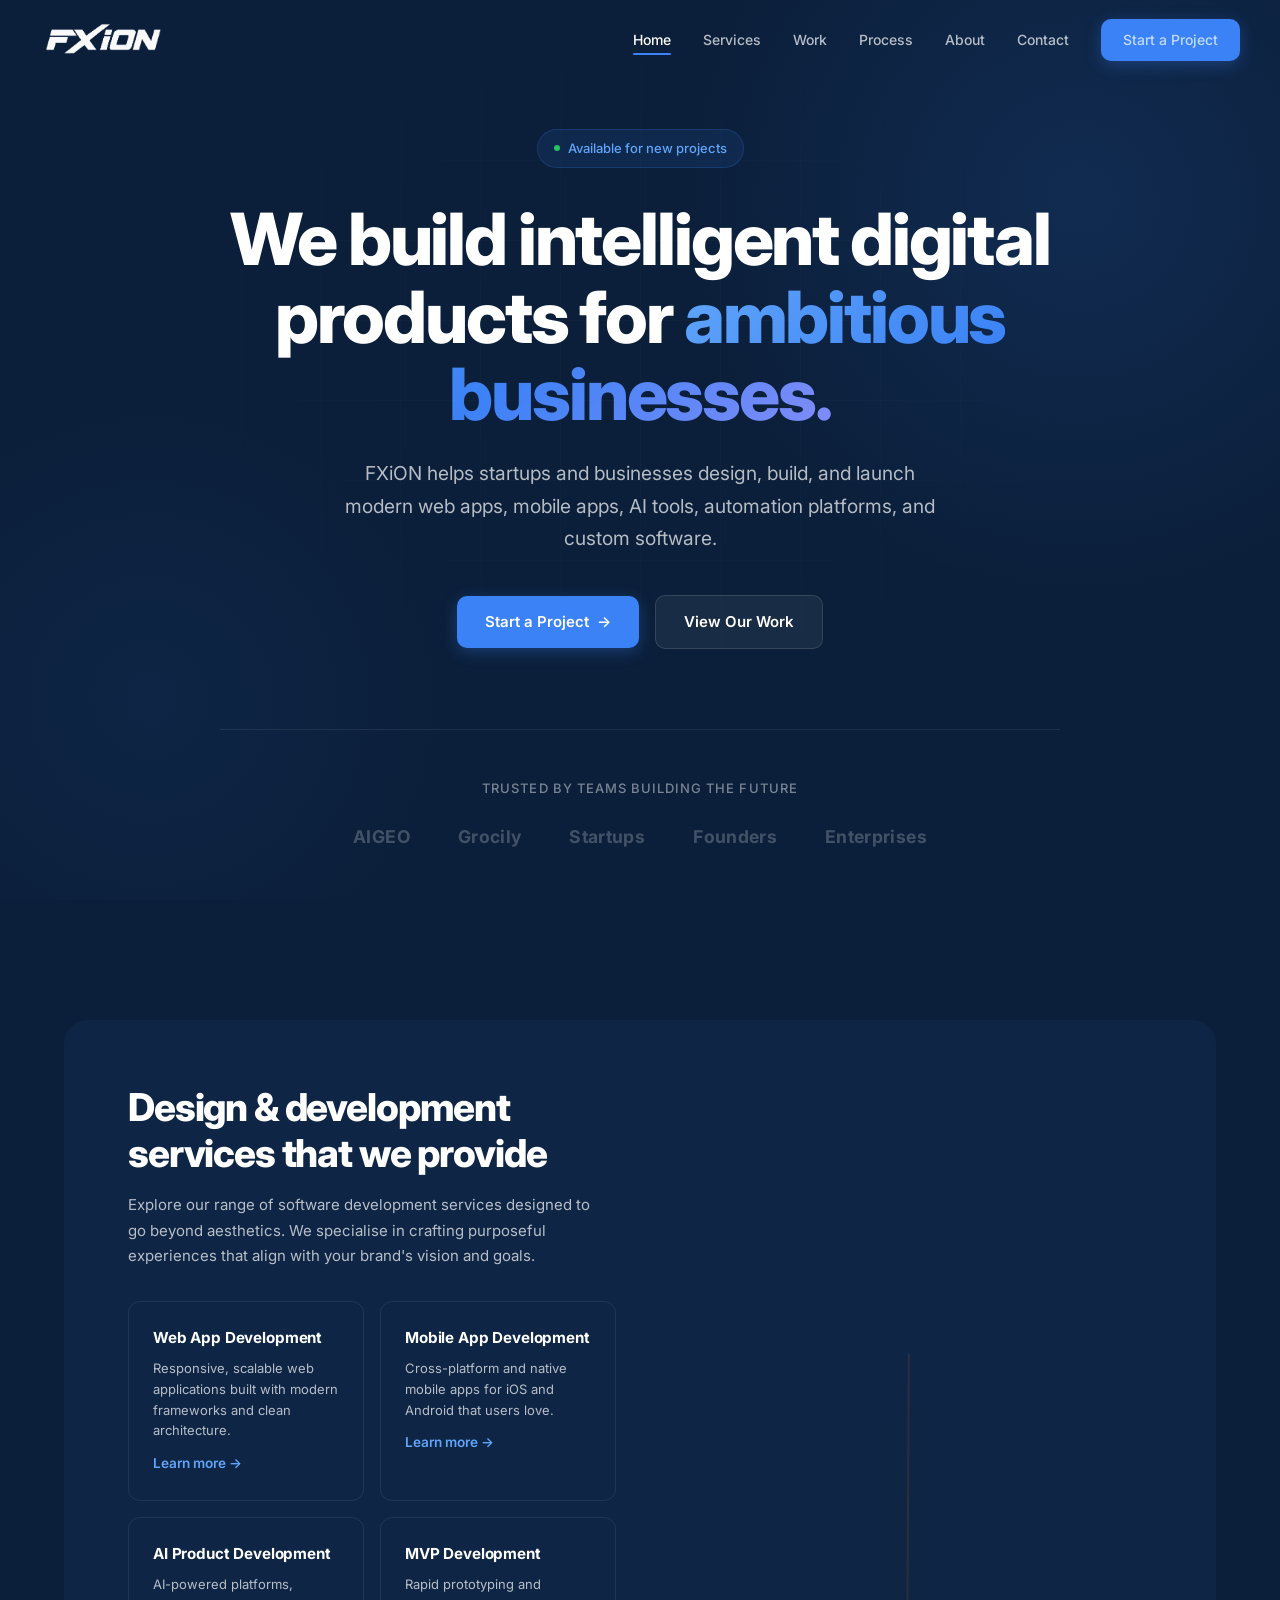
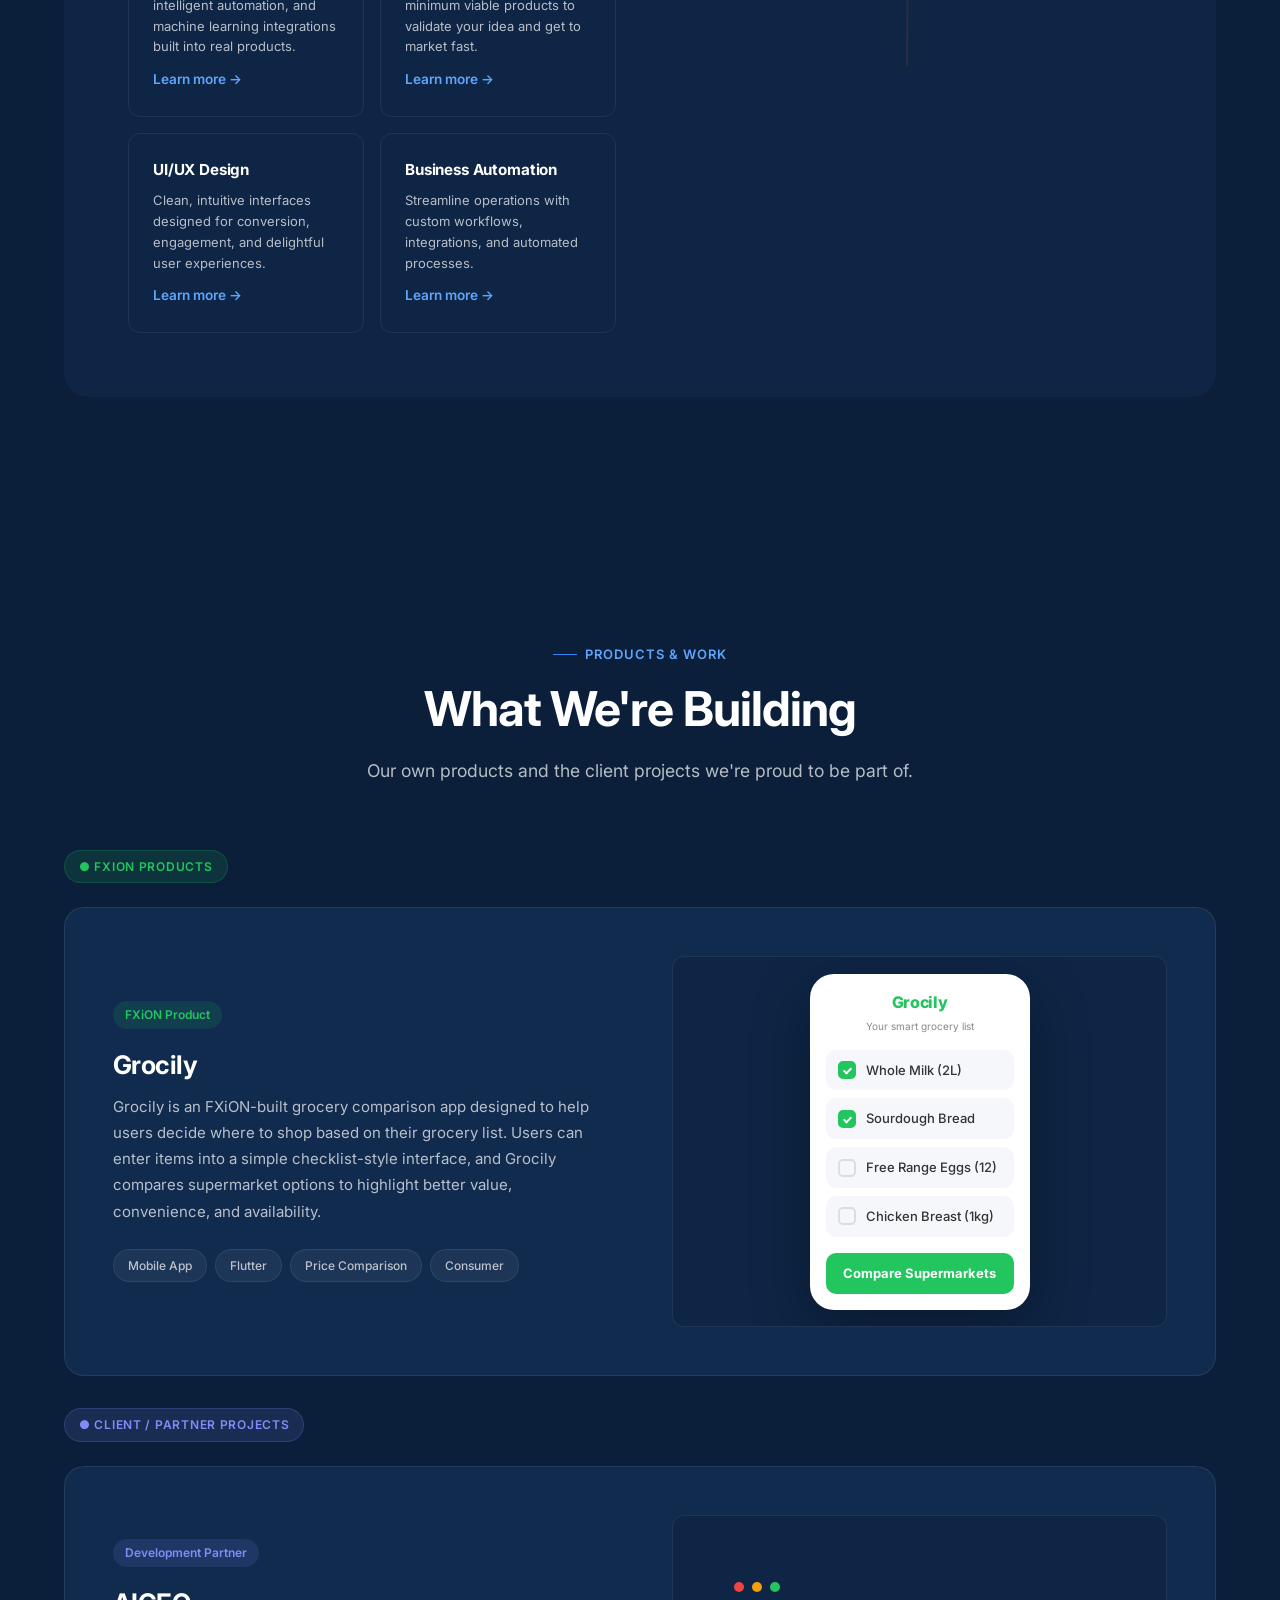
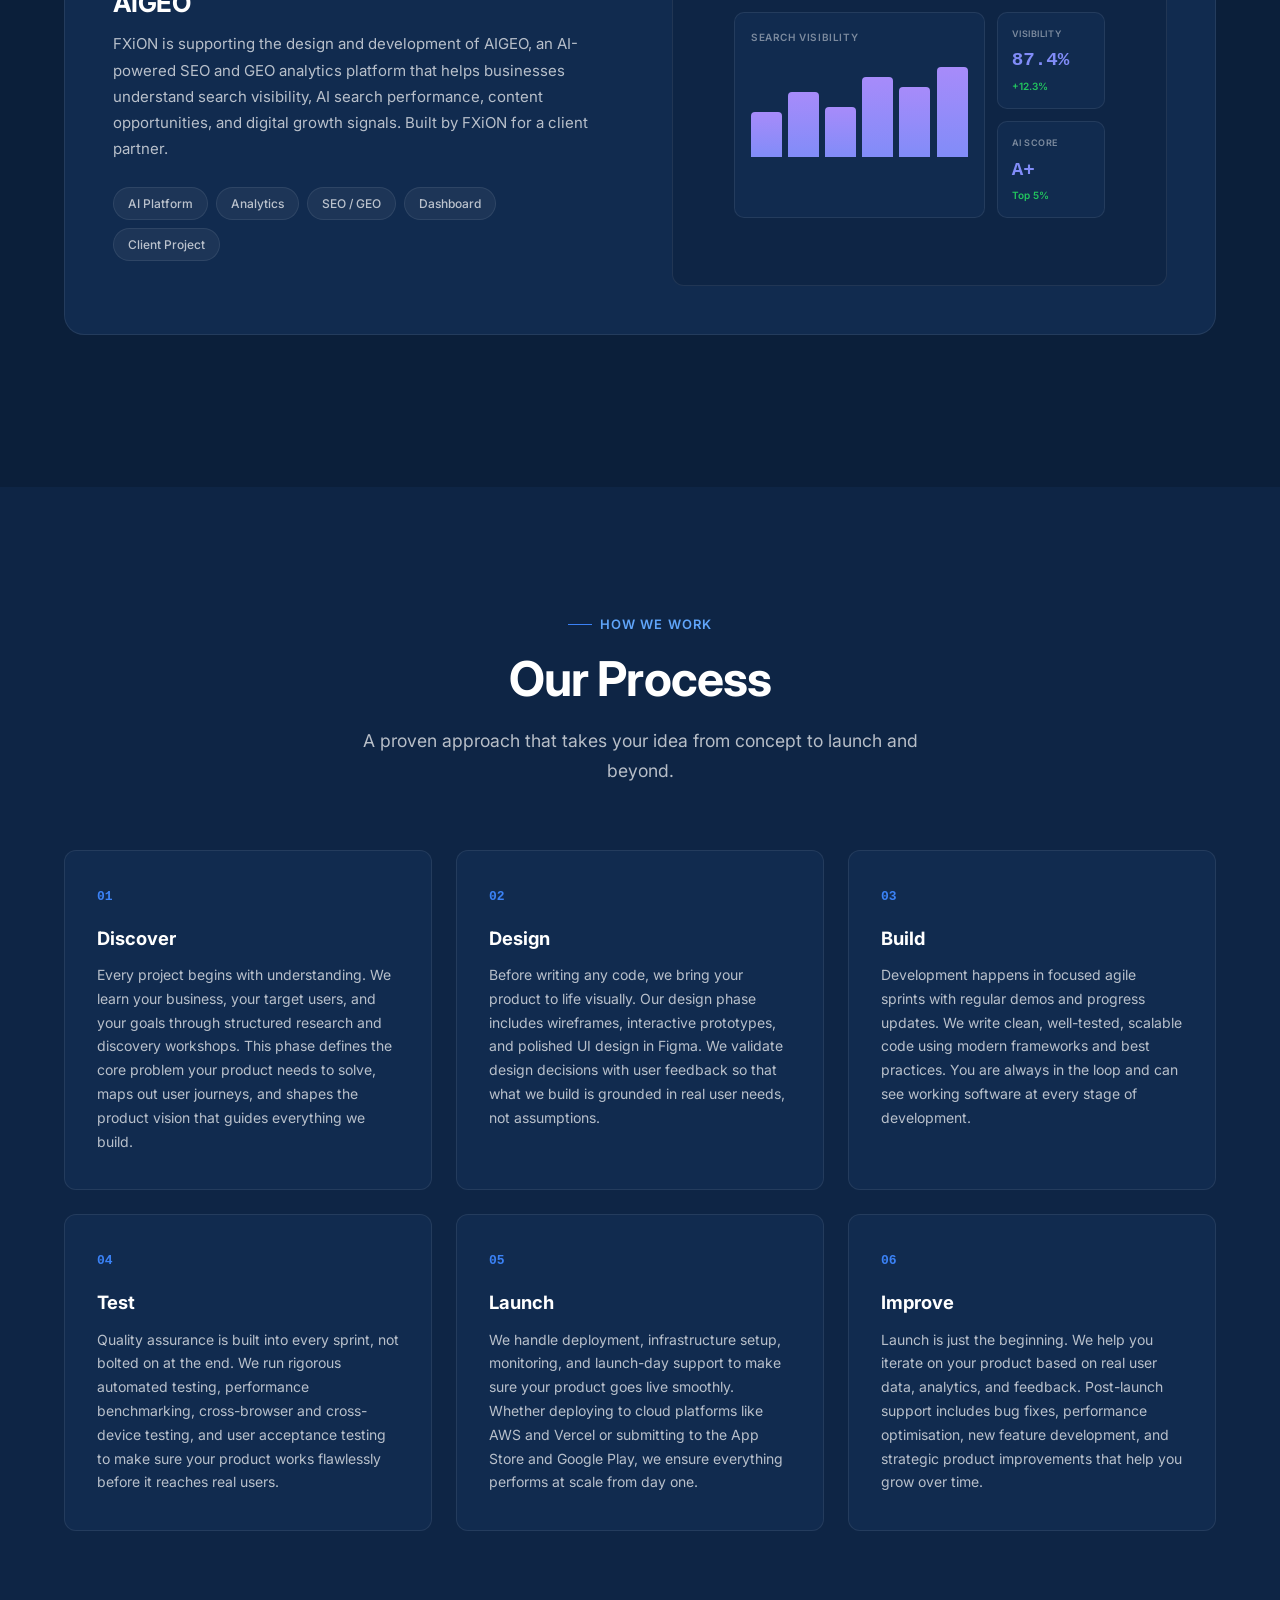
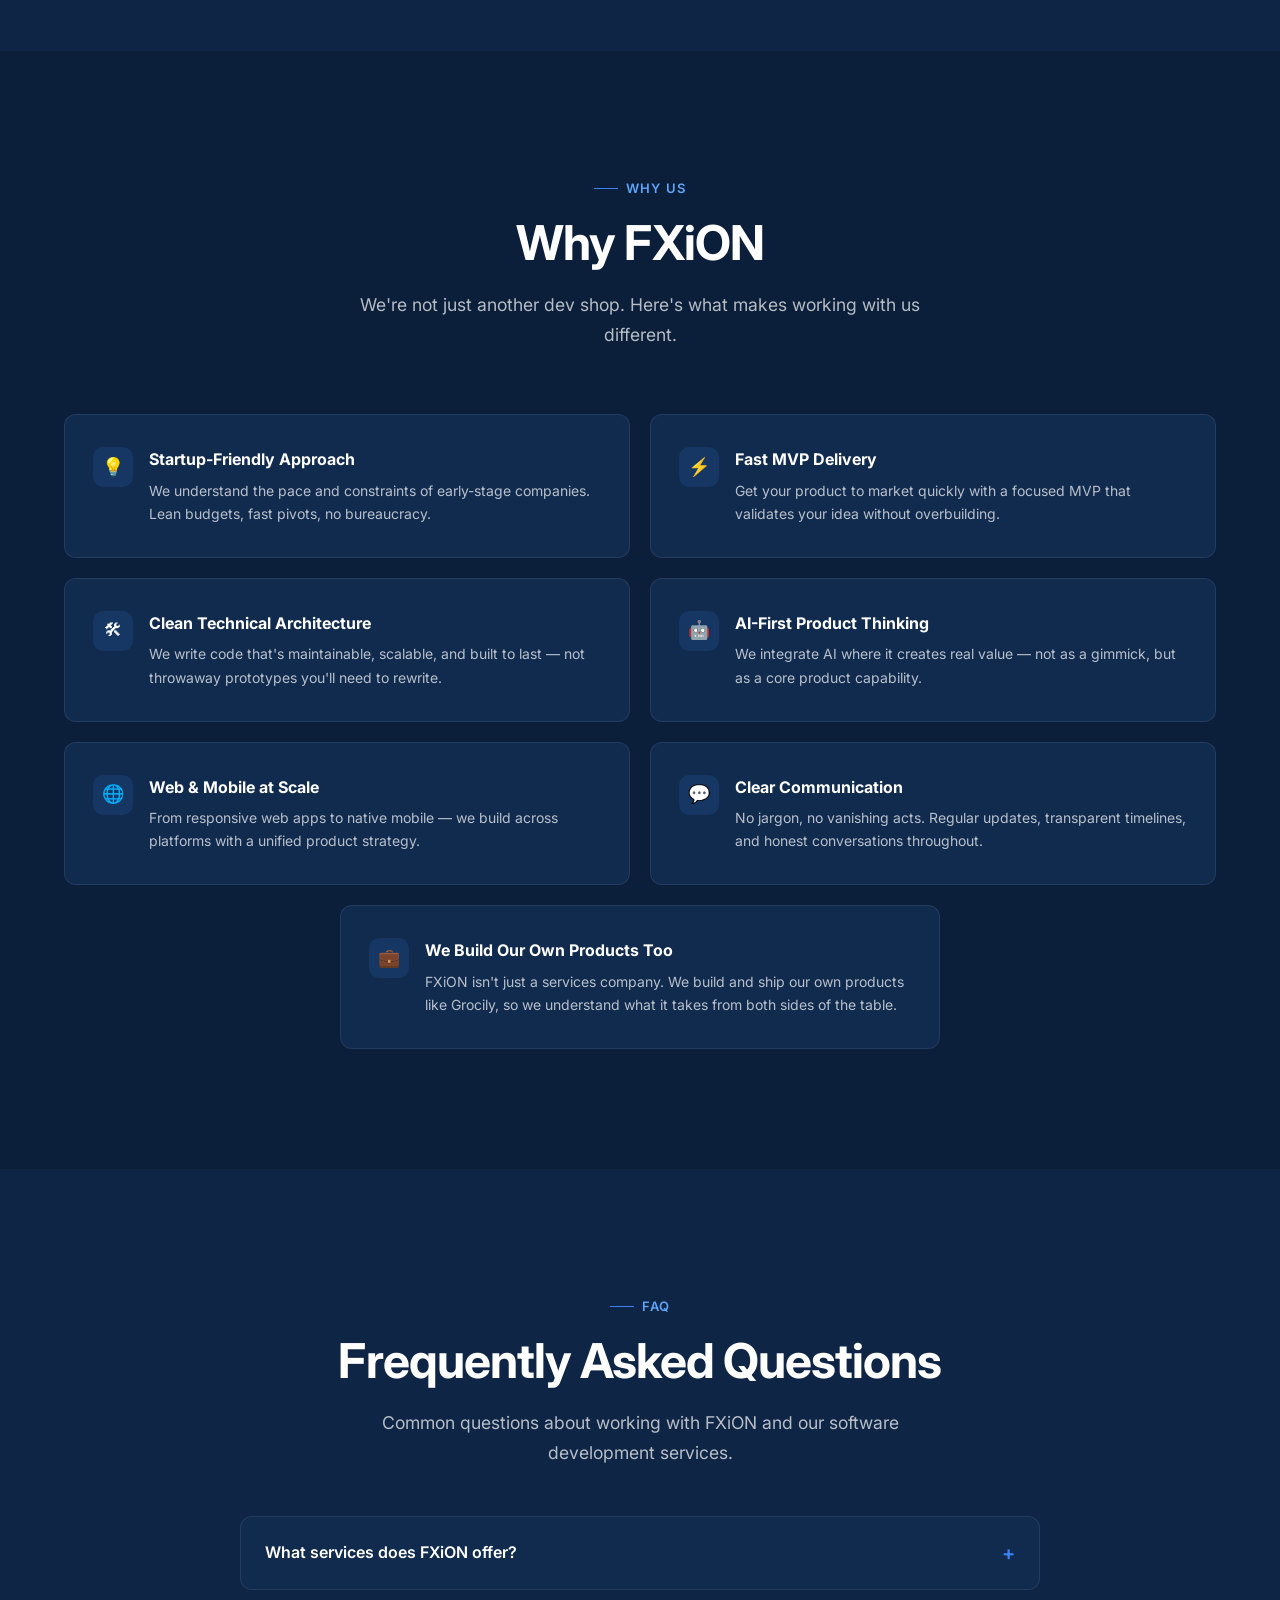
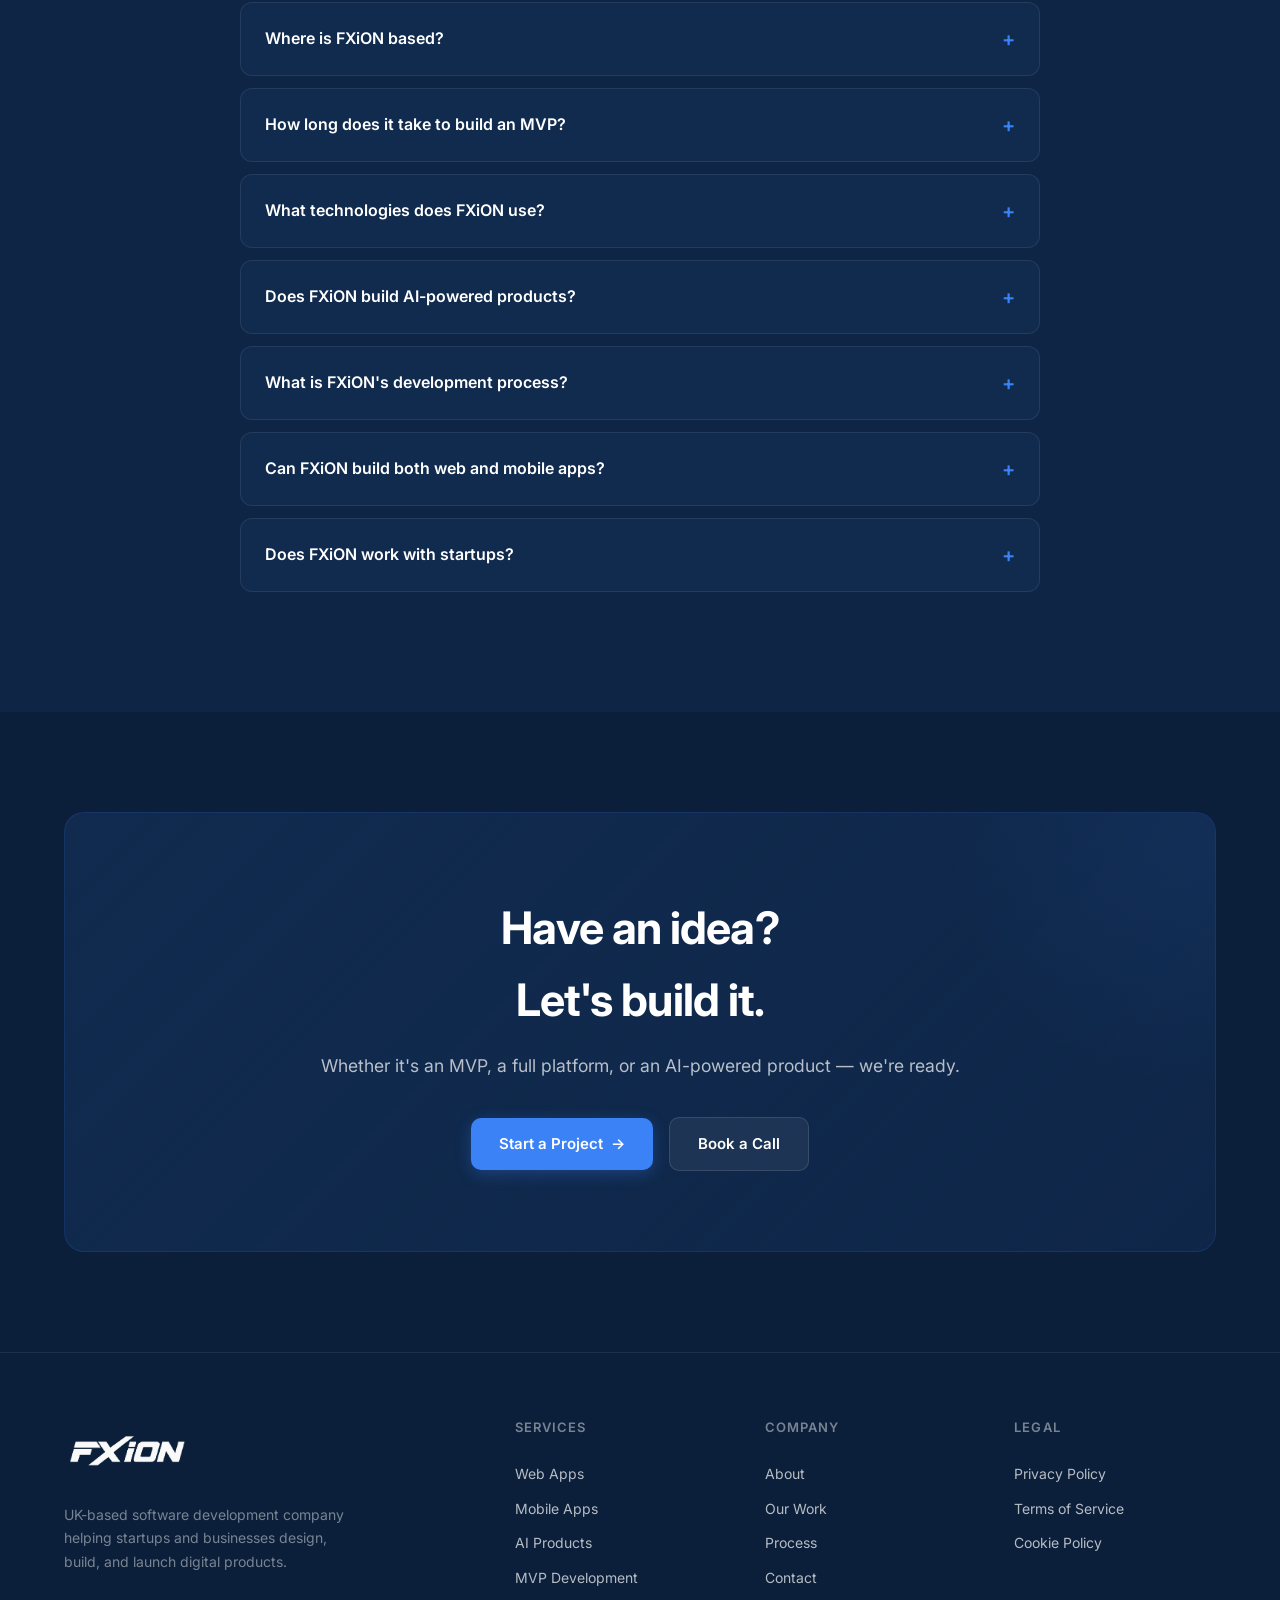
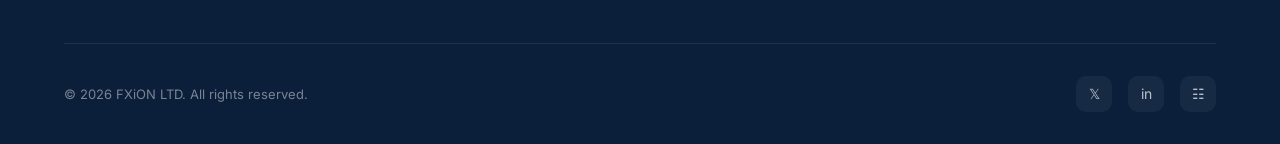
==== commit 9e74aa6a: "Shorten service cards with modal popups and fix device mockup carousel - Service cards now show brie" ====
--- a/index.html
+++ b/index.html
@@ -281,29 +281,35 @@
           <h2 class="services-heading">Design & development services that we provide</h2>
           <p class="services-description">Explore our range of software development services designed to go beyond aesthetics. We specialise in crafting purposeful experiences that align with your brand's vision and goals.</p>
           <div class="services-grid">
-            <div class="service-card">
+            <div class="service-card" data-modal="modal-web">
               <h3>Web App Development</h3>
-              <p>We build responsive, scalable web applications using modern frameworks including React, Next.js, Vue, and TypeScript. Every web app we deliver is production-ready with clean architecture, fast load times, accessibility best practices, and SEO optimisation built in from day one. Whether you need a SaaS dashboard, an internal tool, or a customer-facing platform, we engineer web applications that perform at scale and are built to grow with your business.</p>
-            </div>
-            <div class="service-card">
+              <p>Responsive, scalable web applications built with modern frameworks and clean architecture.</p>
+              <span class="service-card-link">Learn more &rarr;</span>
+            </div>
+            <div class="service-card" data-modal="modal-mobile">
               <h3>Mobile App Development</h3>
-              <p>We develop cross-platform mobile applications for iOS and Android using Flutter, allowing you to reach both platforms from a single codebase without sacrificing native performance or user experience. From consumer-facing apps to enterprise mobile tools, we handle everything from architecture and design to app store submission and post-launch support. Our mobile apps are built for speed, reliability, and intuitive interaction.</p>
-            </div>
-            <div class="service-card">
+              <p>Cross-platform and native mobile apps for iOS and Android that users love.</p>
+              <span class="service-card-link">Learn more &rarr;</span>
+            </div>
+            <div class="service-card" data-modal="modal-ai">
               <h3>AI Product Development</h3>
-              <p>FXiON builds AI-powered products that go beyond hype. We integrate artificial intelligence where it creates genuine value — intelligent search, content generation, predictive analytics, and workflow automation. Our AI engineering capabilities include working with OpenAI, LangChain, vector embeddings, and retrieval-augmented generation (RAG) systems. We help businesses transform raw AI capabilities into polished, production-ready product features.</p>
-            </div>
-            <div class="service-card">
+              <p>AI-powered platforms, intelligent automation, and machine learning integrations built into real products.</p>
+              <span class="service-card-link">Learn more &rarr;</span>
+            </div>
+            <div class="service-card" data-modal="modal-mvp">
               <h3>MVP Development</h3>
-              <p>We specialise in helping startups and founders validate their ideas with focused minimum viable products. Our MVP development process takes you from concept to working product in as little as four to eight weeks. We identify the core features that matter most, strip away complexity, and build a lean product that you can test with real users and investors. Speed to market without sacrificing quality is at the heart of what we do.</p>
-            </div>
-            <div class="service-card">
+              <p>Rapid prototyping and minimum viable products to validate your idea and get to market fast.</p>
+              <span class="service-card-link">Learn more &rarr;</span>
+            </div>
+            <div class="service-card" data-modal="modal-design">
               <h3>UI/UX Design</h3>
-              <p>Great software starts with great design. Our UI/UX design process covers user research, wireframing, interactive prototyping, and high-fidelity interface design using Figma. We design for conversion, engagement, and usability — creating interfaces that feel intuitive from the first interaction. Every design decision is grounded in user behaviour data and aligned with your business objectives to deliver measurable results.</p>
-            </div>
-            <div class="service-card">
+              <p>Clean, intuitive interfaces designed for conversion, engagement, and delightful user experiences.</p>
+              <span class="service-card-link">Learn more &rarr;</span>
+            </div>
+            <div class="service-card" data-modal="modal-automation">
               <h3>Business Automation</h3>
-              <p>We help businesses eliminate manual, repetitive tasks by building custom automation workflows and software integrations. From connecting your CRM to your accounting tools, to building automated reporting dashboards and internal process engines, we design systems that save time, reduce errors, and free your team to focus on higher-value work. Our automation solutions are tailored to your specific operational needs and scale as your business grows.</p>
+              <p>Streamline operations with custom workflows, integrations, and automated processes.</p>
+              <span class="service-card-link">Learn more &rarr;</span>
             </div>
           </div>
         </div>
@@ -792,6 +798,67 @@
     </div>
   </footer>
 
+  <!-- ===== Service Modals ===== -->
+  <div class="modal-overlay" id="modal-web">
+    <div class="modal-content">
+      <button class="modal-close" aria-label="Close">&times;</button>
+      <h3>Web App Development</h3>
+      <p>We build responsive, scalable web applications using modern frameworks including React, Next.js, Vue, and TypeScript. Every web app we deliver is production-ready with clean architecture, fast load times, accessibility best practices, and SEO optimisation built in from day one.</p>
+      <p>Whether you need a SaaS dashboard, an internal tool, or a customer-facing platform, we engineer web applications that perform at scale and are built to grow with your business. Our development process includes code reviews, automated testing, CI/CD pipelines, and performance monitoring to ensure long-term reliability.</p>
+      <p>We work with cloud platforms like AWS, Vercel, and Supabase to deploy and host your web applications with enterprise-grade infrastructure, ensuring your product is fast, secure, and available around the clock.</p>
+    </div>
+  </div>
+
+  <div class="modal-overlay" id="modal-mobile">
+    <div class="modal-content">
+      <button class="modal-close" aria-label="Close">&times;</button>
+      <h3>Mobile App Development</h3>
+      <p>We develop cross-platform mobile applications for iOS and Android using Flutter, allowing you to reach both platforms from a single codebase without sacrificing native performance or user experience.</p>
+      <p>From consumer-facing apps to enterprise mobile tools, we handle everything from architecture and design to app store submission and post-launch support. Our mobile apps are built for speed, reliability, and intuitive interaction.</p>
+      <p>We also provide ongoing maintenance, version updates, and feature enhancements to keep your mobile app competitive and aligned with evolving platform guidelines from Apple and Google.</p>
+    </div>
+  </div>
+
+  <div class="modal-overlay" id="modal-ai">
+    <div class="modal-content">
+      <button class="modal-close" aria-label="Close">&times;</button>
+      <h3>AI Product Development</h3>
+      <p>FXiON builds AI-powered products that go beyond hype. We integrate artificial intelligence where it creates genuine value — intelligent search, content generation, predictive analytics, and workflow automation.</p>
+      <p>Our AI engineering capabilities include working with OpenAI, LangChain, vector embeddings, and retrieval-augmented generation (RAG) systems. We help businesses transform raw AI capabilities into polished, production-ready product features.</p>
+      <p>Whether you want to add conversational AI to your platform, build an AI-powered analytics dashboard, or automate complex decision-making processes, we design and implement AI solutions that are practical, scalable, and measurable.</p>
+    </div>
+  </div>
+
+  <div class="modal-overlay" id="modal-mvp">
+    <div class="modal-content">
+      <button class="modal-close" aria-label="Close">&times;</button>
+      <h3>MVP Development</h3>
+      <p>We specialise in helping startups and founders validate their ideas with focused minimum viable products. Our MVP development process takes you from concept to working product in as little as four to eight weeks.</p>
+      <p>We identify the core features that matter most, strip away complexity, and build a lean product that you can test with real users and investors. Speed to market without sacrificing quality is at the heart of what we do.</p>
+      <p>After launch, we help you iterate based on real user feedback, gradually expanding your product into a full-featured platform as your business grows and your understanding of the market deepens.</p>
+    </div>
+  </div>
+
+  <div class="modal-overlay" id="modal-design">
+    <div class="modal-content">
+      <button class="modal-close" aria-label="Close">&times;</button>
+      <h3>UI/UX Design</h3>
+      <p>Great software starts with great design. Our UI/UX design process covers user research, wireframing, interactive prototyping, and high-fidelity interface design using Figma.</p>
+      <p>We design for conversion, engagement, and usability — creating interfaces that feel intuitive from the first interaction. Every design decision is grounded in user behaviour data and aligned with your business objectives to deliver measurable results.</p>
+      <p>Our design deliverables include complete design systems, component libraries, and detailed specifications that make the handoff to development seamless and ensure consistency across your entire product.</p>
+    </div>
+  </div>
+
+  <div class="modal-overlay" id="modal-automation">
+    <div class="modal-content">
+      <button class="modal-close" aria-label="Close">&times;</button>
+      <h3>Business Automation</h3>
+      <p>We help businesses eliminate manual, repetitive tasks by building custom automation workflows and software integrations. From connecting your CRM to your accounting tools, to building automated reporting dashboards and internal process engines, we design systems that save time and reduce errors.</p>
+      <p>Our automation solutions are tailored to your specific operational needs and scale as your business grows. We free your team to focus on higher-value work by handling the technical complexity of system integration and workflow orchestration.</p>
+      <p>We work with APIs, webhooks, and modern integration platforms to connect your existing tools into a seamless, automated workflow that eliminates data silos and manual handoffs.</p>
+    </div>
+  </div>
+
   <script src="script.js"></script>
 </body>
 </html>
--- a/styles.css
+++ b/styles.css
@@ -1896,7 +1896,9 @@
     min-height: 170px;
   }
 
-  .mockup-browser-frame {
+  .mockup-browser-frame,
+  .mockup-mac-frame,
+  .mockup-win-frame {
     max-width: 260px;
   }
 
@@ -2050,6 +2052,115 @@
 
 .legal-content strong {
   color: var(--text-primary);
+}
+
+/* ========================================
+   Service Card — clickable link hint
+   ======================================== */
+
+.service-card[data-modal] {
+  cursor: pointer;
+}
+
+.service-card-link {
+  display: inline-block;
+  margin-top: 12px;
+  font-size: 0.85rem;
+  font-weight: 600;
+  color: var(--accent-light);
+  transition: var(--transition);
+}
+
+.service-card[data-modal]:hover .service-card-link {
+  color: var(--accent);
+  transform: translateX(4px);
+}
+
+/* ========================================
+   Service Modals
+   ======================================== */
+
+.modal-overlay {
+  position: fixed;
+  inset: 0;
+  z-index: 9999;
+  background: rgba(0, 0, 0, 0.7);
+  backdrop-filter: blur(6px);
+  -webkit-backdrop-filter: blur(6px);
+  display: flex;
+  align-items: center;
+  justify-content: center;
+  padding: 24px;
+  opacity: 0;
+  visibility: hidden;
+  transition: opacity 0.3s ease, visibility 0.3s ease;
+}
+
+.modal-overlay.active {
+  opacity: 1;
+  visibility: visible;
+}
+
+.modal-content {
+  background: var(--bg-card);
+  border: 1px solid var(--border-light);
+  border-radius: var(--radius-lg);
+  padding: 40px;
+  max-width: 600px;
+  width: 100%;
+  max-height: 80vh;
+  overflow-y: auto;
+  position: relative;
+  transform: translateY(20px) scale(0.96);
+  transition: transform 0.3s ease;
+}
+
+.modal-overlay.active .modal-content {
+  transform: translateY(0) scale(1);
+}
+
+.modal-content h3 {
+  font-size: 1.4rem;
+  font-weight: 700;
+  color: var(--text-primary);
+  margin-bottom: 20px;
+}
+
+.modal-content p {
+  color: var(--text-secondary);
+  font-size: 0.95rem;
+  line-height: 1.75;
+  margin-bottom: 16px;
+}
+
+.modal-content p:last-child {
+  margin-bottom: 0;
+}
+
+.modal-close {
+  position: absolute;
+  top: 16px;
+  right: 16px;
+  background: none;
+  border: none;
+  color: var(--text-muted);
+  font-size: 1.8rem;
+  cursor: pointer;
+  line-height: 1;
+  padding: 4px 8px;
+  border-radius: 6px;
+  transition: var(--transition);
+}
+
+.modal-close:hover {
+  color: var(--text-primary);
+  background: rgba(255, 255, 255, 0.06);
+}
+
+@media (max-width: 480px) {
+  .modal-content {
+    padding: 28px 20px;
+  }
 }
 
 /* ========================================
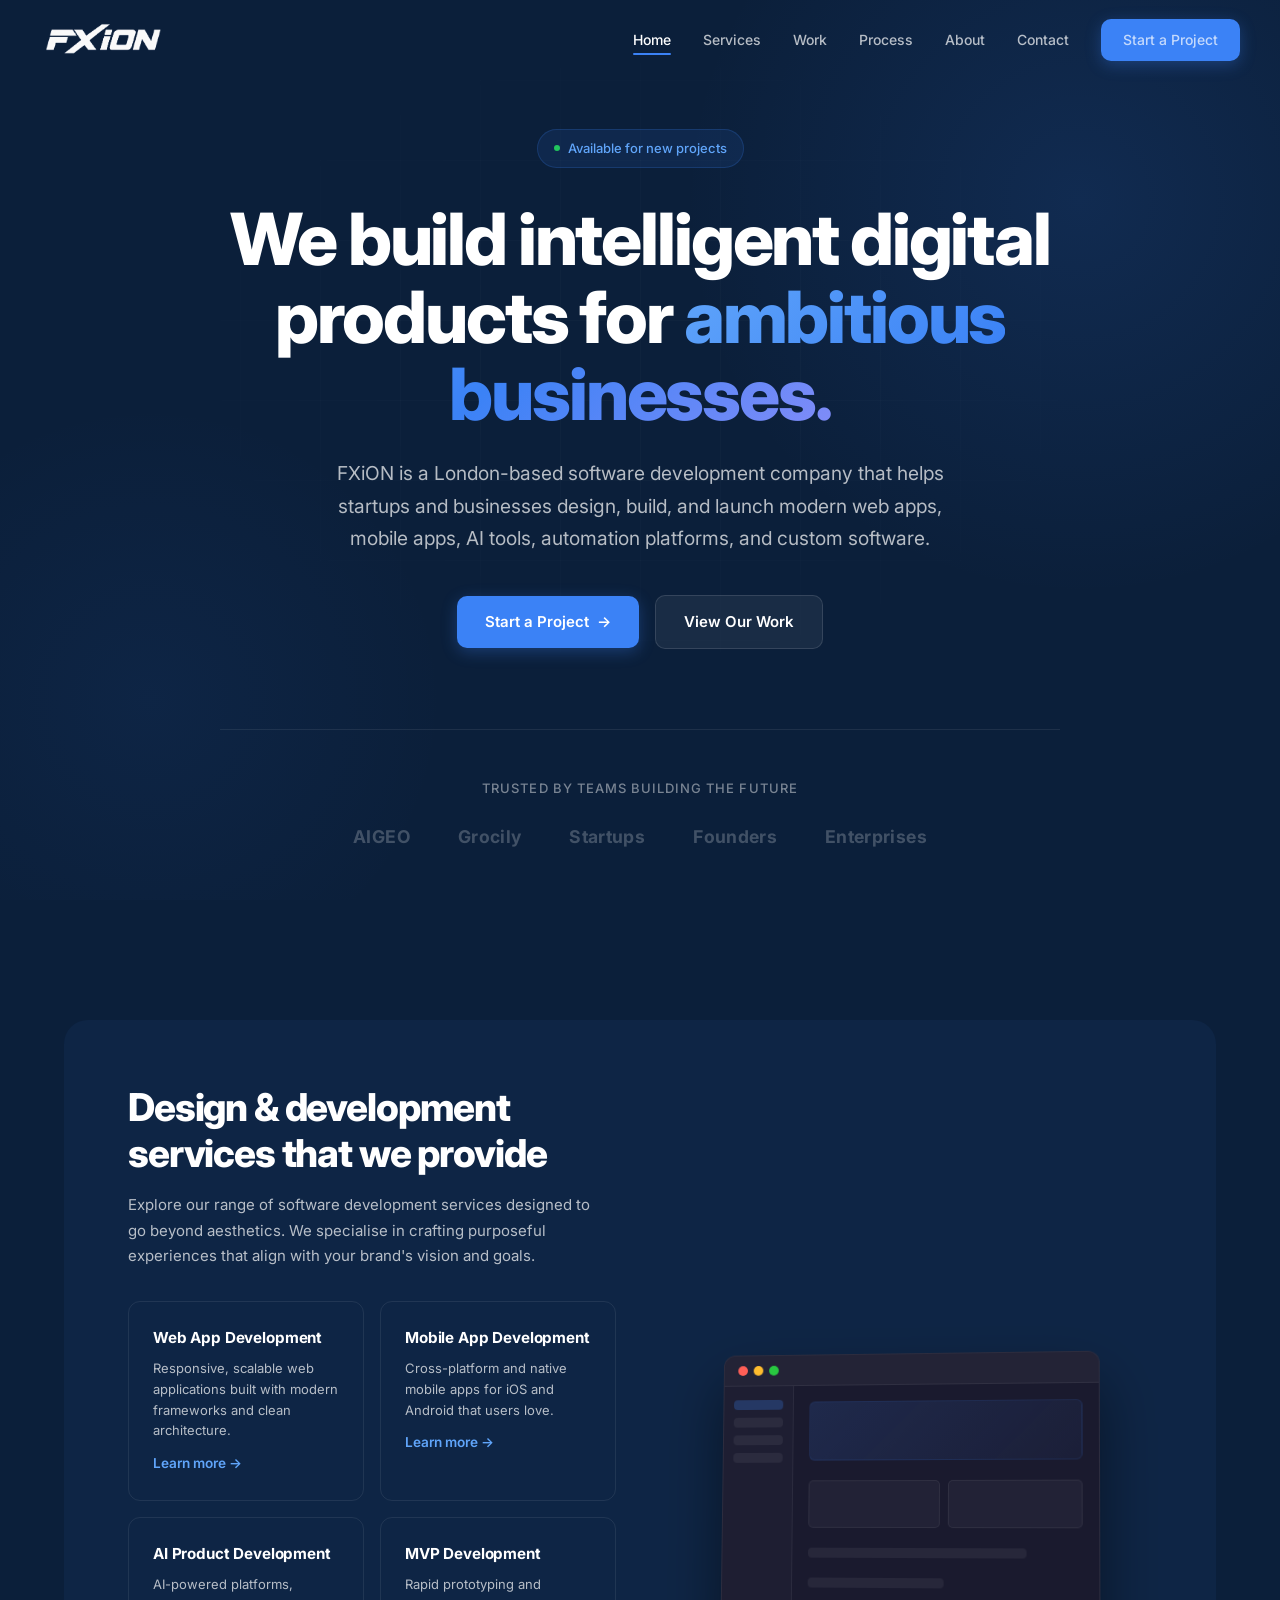
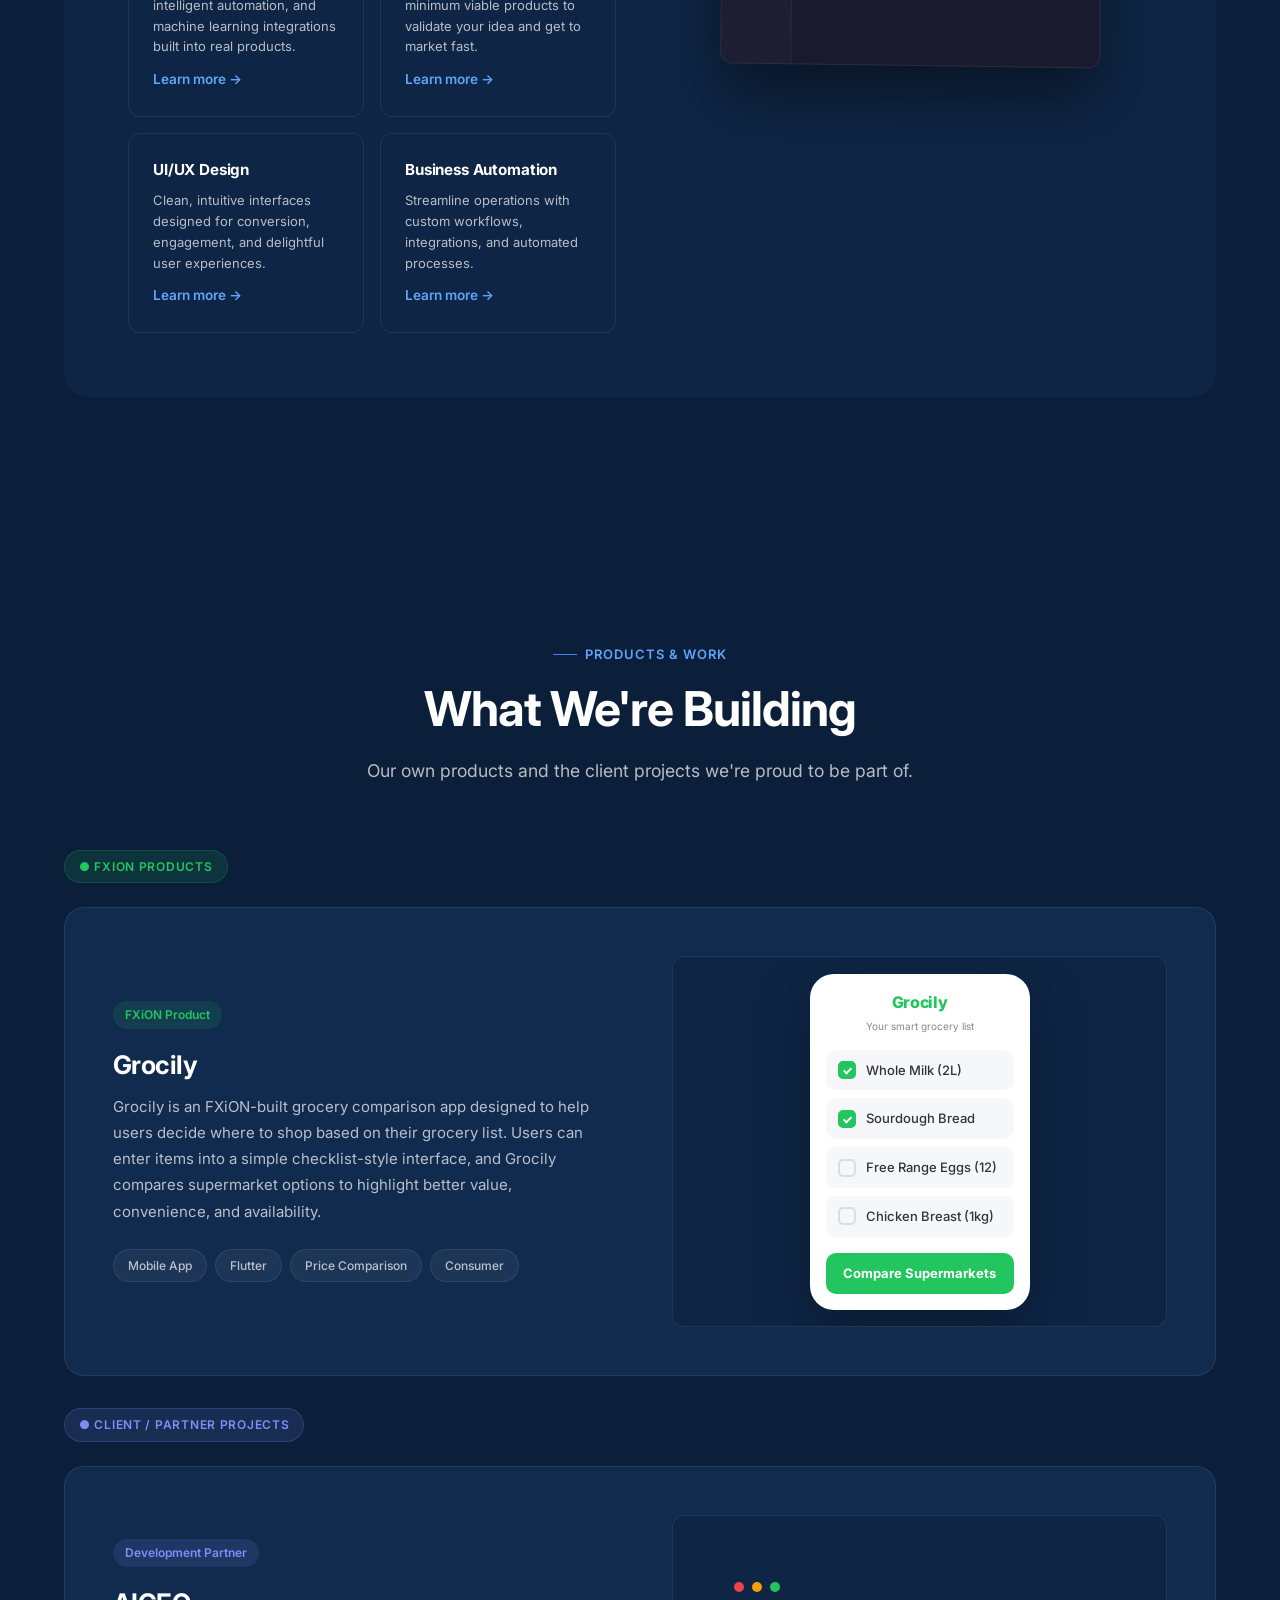
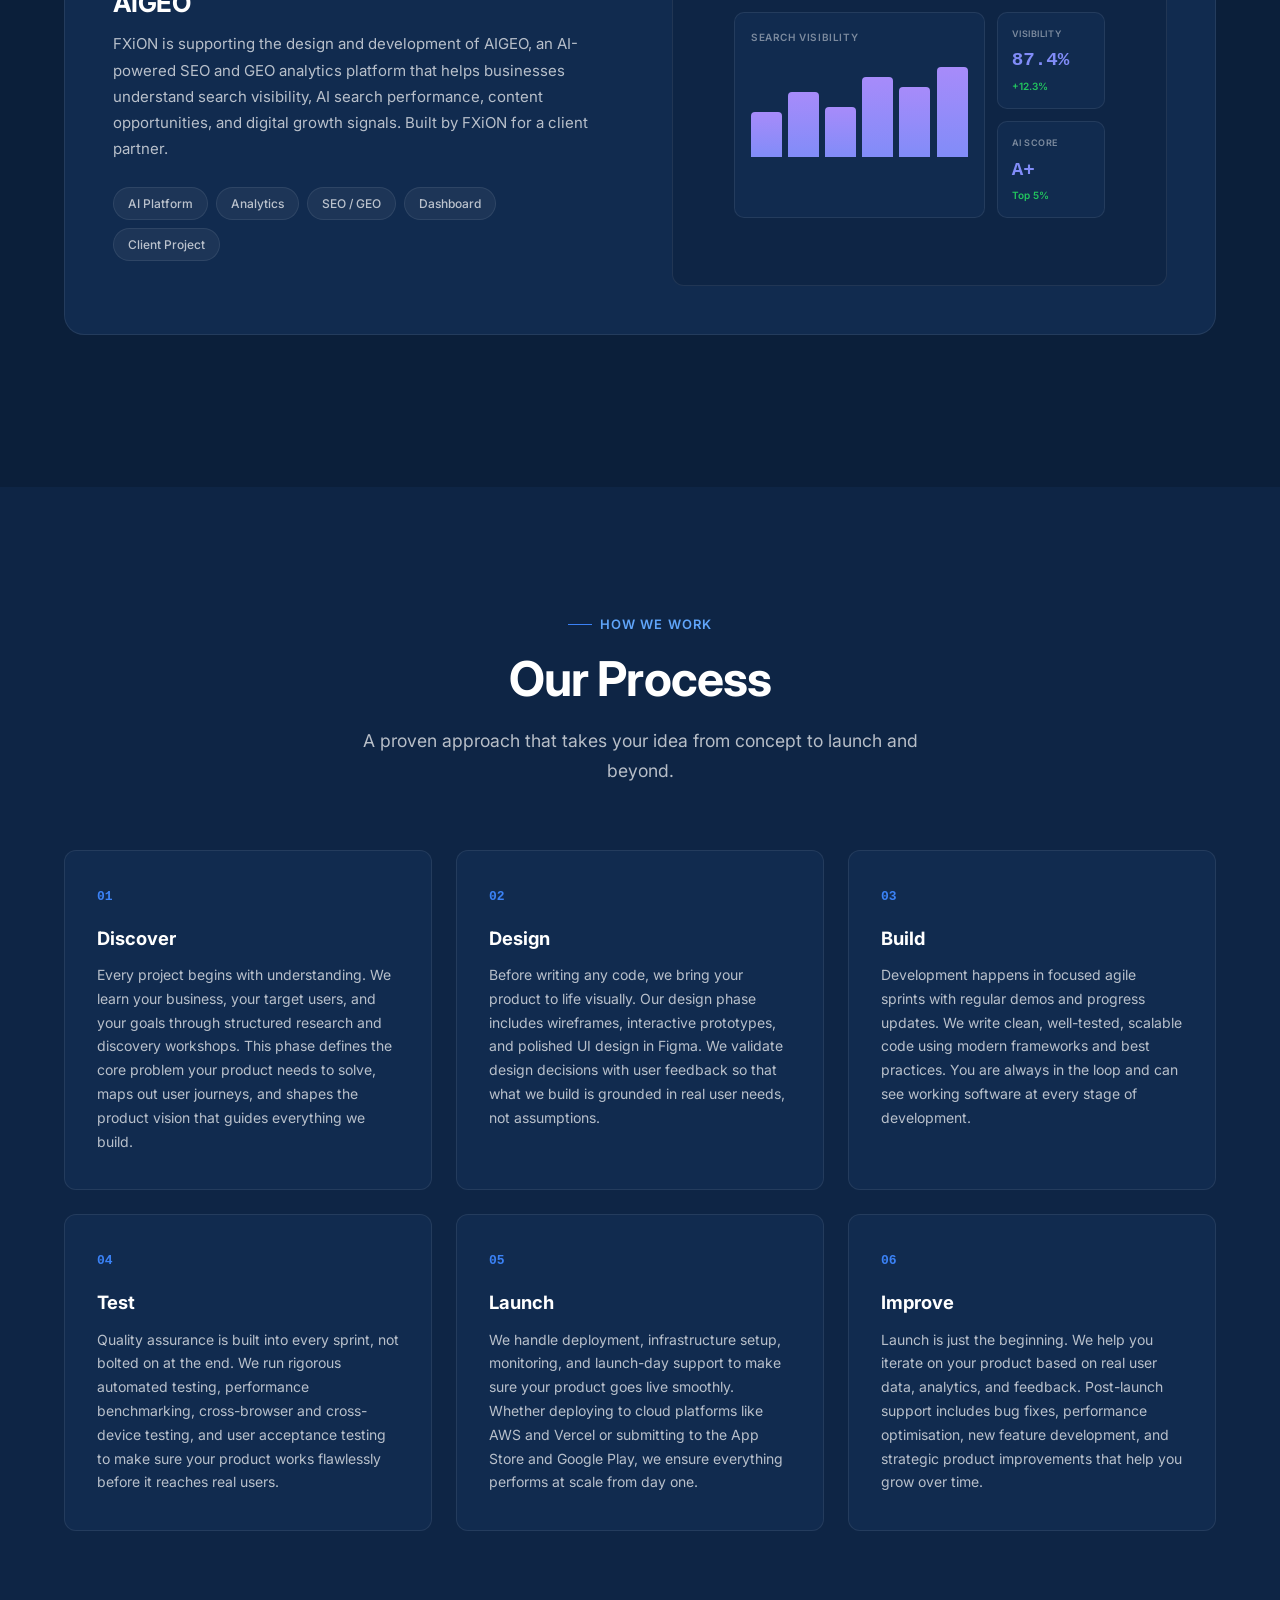
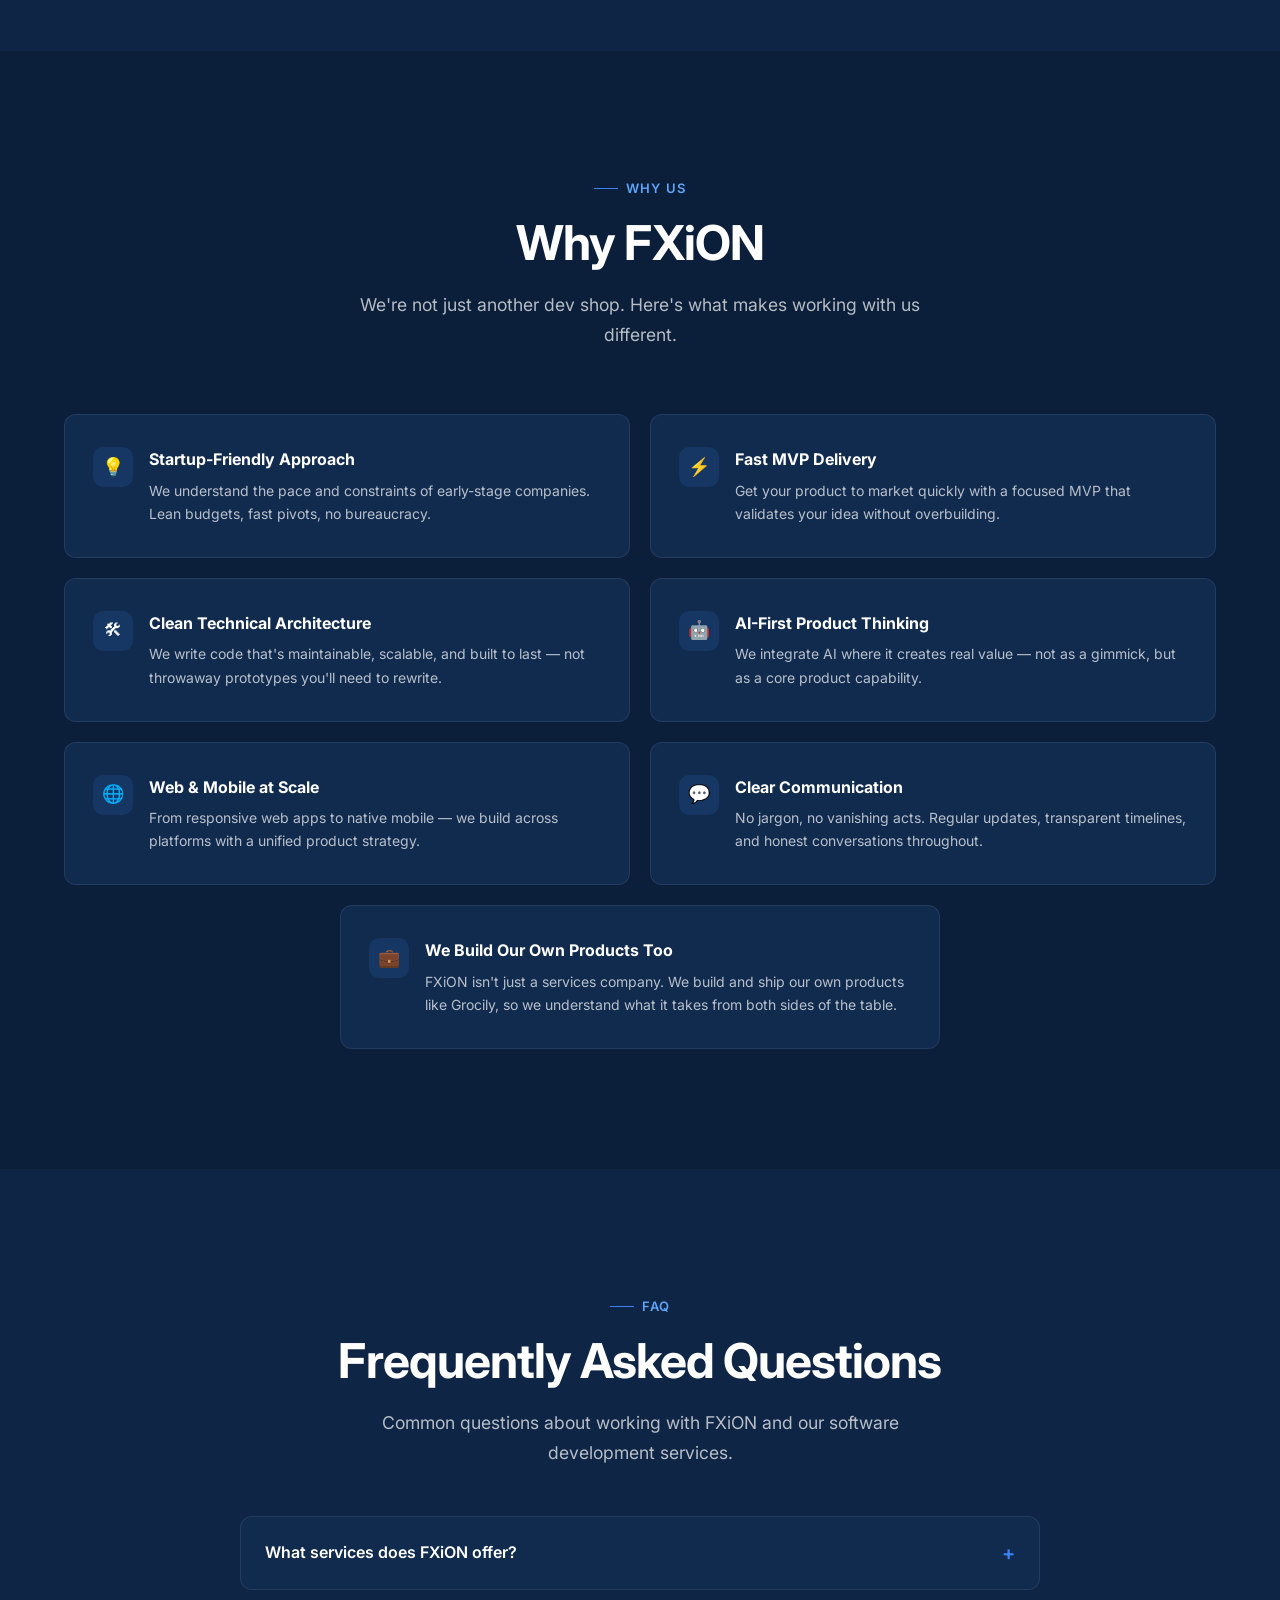
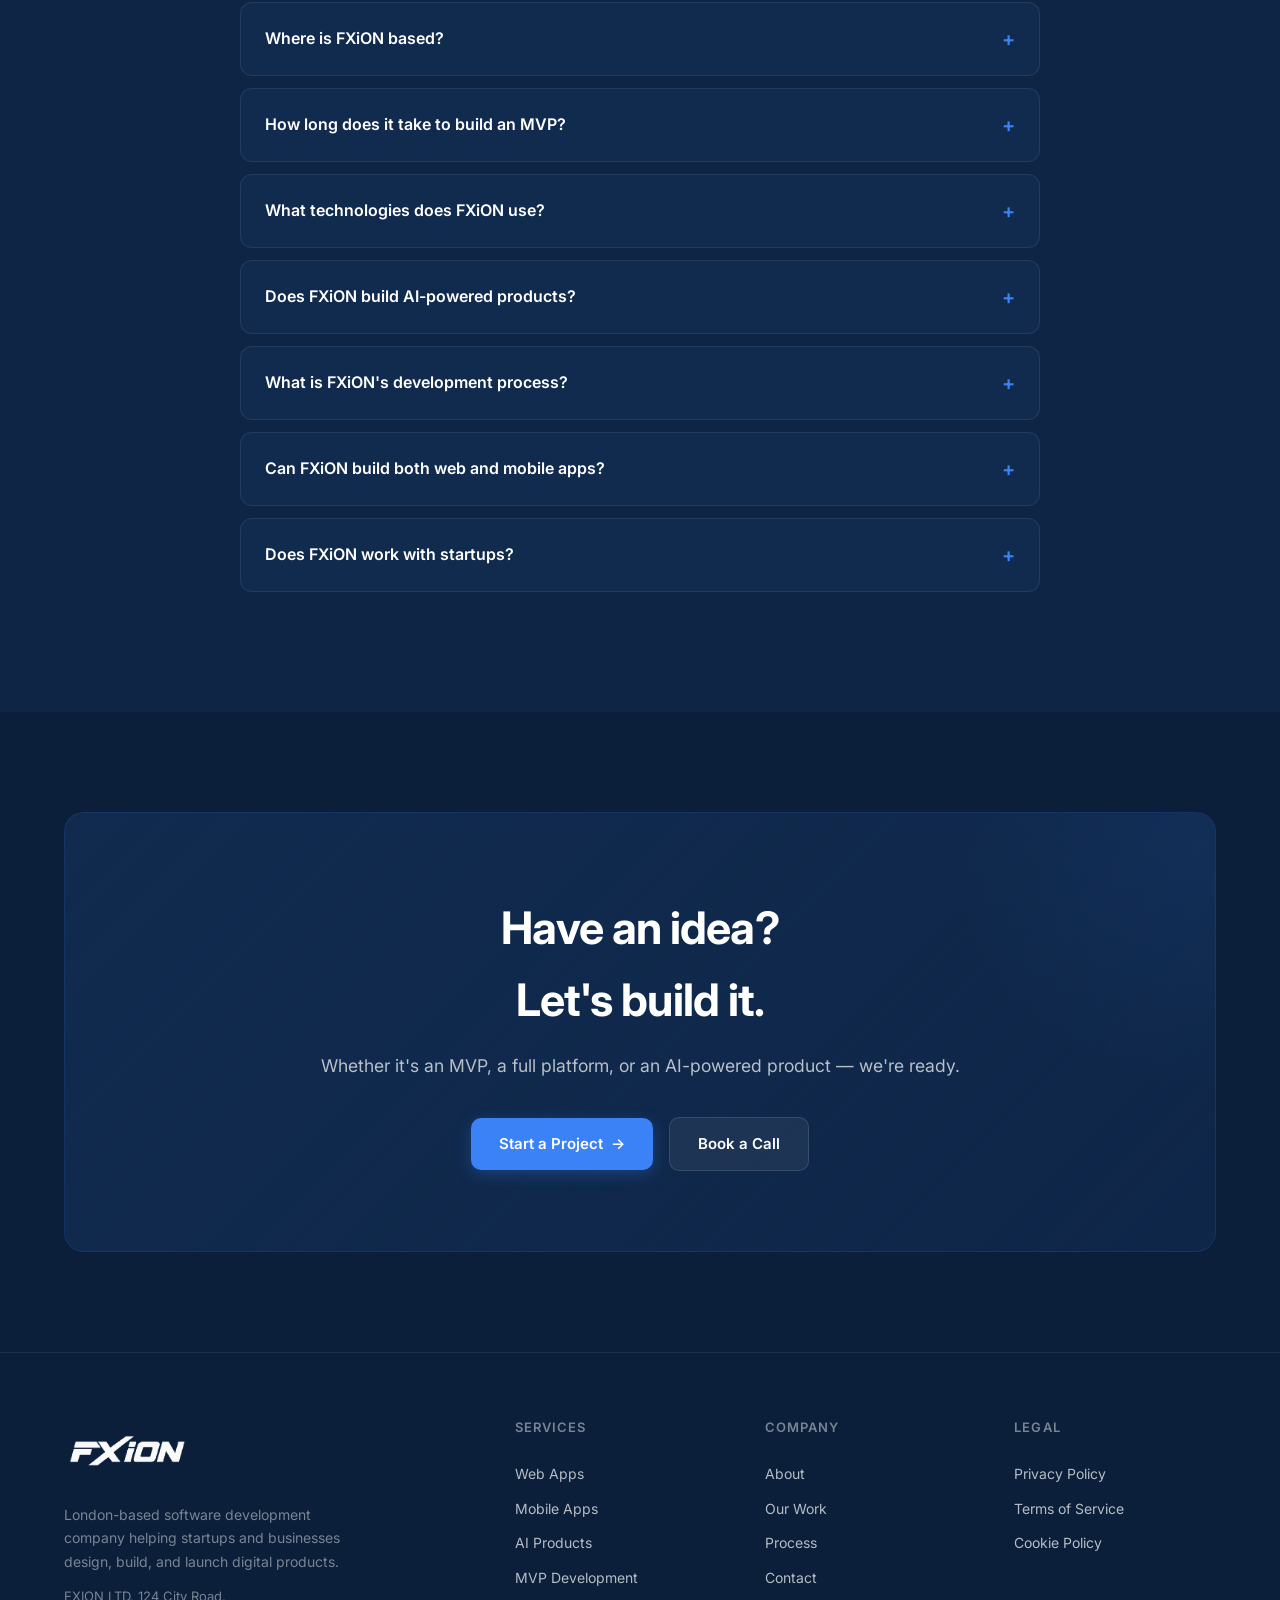
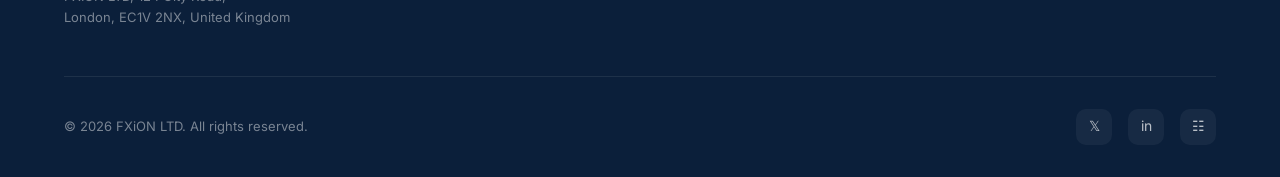
==== commit 3b927bea: "Add London address, localized schema markup, and location long-tail keywords - Upgrade JSON-LD from " ====
--- a/index.html
+++ b/index.html
@@ -3,13 +3,13 @@
 <head>
   <meta charset="UTF-8">
   <meta name="viewport" content="width=device-width, initial-scale=1.0">
-  <title>FXiON — We Build Intelligent Digital Products</title>
-  <meta name="description" content="FXiON is a UK-based software development company. We help startups and businesses design, build, and launch web apps, mobile apps, AI tools, and custom software.">
+  <title>FXiON — London Software Development Company | Web Apps, Mobile Apps &amp; AI</title>
+  <meta name="description" content="FXiON LTD is a London-based software development company helping startups and businesses design, build, and launch web apps, mobile apps, AI tools, and custom software. Based in London, UK.">
 
   <!-- Open Graph -->
   <meta property="og:type" content="website">
-  <meta property="og:title" content="FXiON — We Build Intelligent Digital Products">
-  <meta property="og:description" content="FXiON is a UK-based software development company helping startups and businesses design, build, and launch web apps, mobile apps, AI tools, and custom software.">
+  <meta property="og:title" content="FXiON — London Software Development Company | Web Apps, Mobile Apps &amp; AI">
+  <meta property="og:description" content="FXiON LTD is a London-based software development company helping startups and businesses design, build, and launch web apps, mobile apps, AI tools, and custom software.">
   <meta property="og:url" content="https://fxion.co.uk/">
   <meta property="og:site_name" content="FXiON">
   <meta property="og:image" content="https://fxion.co.uk/og-image.png">
@@ -17,8 +17,8 @@
 
   <!-- Twitter Card -->
   <meta name="twitter:card" content="summary_large_image">
-  <meta name="twitter:title" content="FXiON — We Build Intelligent Digital Products">
-  <meta name="twitter:description" content="UK-based software development company helping startups and businesses design, build, and launch web apps, mobile apps, AI tools, and custom software.">
+  <meta name="twitter:title" content="FXiON — London Software Development Company | Web Apps, Mobile Apps &amp; AI">
+  <meta name="twitter:description" content="FXiON LTD is a London-based software development company helping startups and businesses design, build, and launch web apps, mobile apps, AI tools, and custom software.">
   <meta name="twitter:image" content="https://fxion.co.uk/og-image.png">
 
   <!-- Canonical -->
@@ -31,20 +31,41 @@
   <link rel="icon" type="image/png" sizes="32x32" href="favicon-32.png">
   <link rel="icon" type="image/png" sizes="16x16" href="favicon-16.png">
   <link rel="apple-touch-icon" sizes="180x180" href="apple-touch-icon.png">
-  <!-- JSON-LD: Organization -->
+  <!-- JSON-LD: LocalBusiness (ProfessionalService) -->
   <script type="application/ld+json">
   {
     "@context": "https://schema.org",
-    "@type": "Organization",
-    "name": "FXiON LTD",
+    "@type": "ProfessionalService",
+    "name": "FXiON",
+    "legalName": "FXiON LTD",
     "url": "https://fxion.co.uk",
     "logo": "https://fxion.co.uk/logo.png",
-    "description": "FXiON is a UK-based software development company that helps startups and businesses design, build, and launch web apps, mobile apps, AI tools, and custom software.",
-    "foundingLocation": {
-      "@type": "Place",
-      "name": "United Kingdom"
+    "image": "https://fxion.co.uk/og-image.png",
+    "description": "FXiON is a London-based software development company that helps startups and businesses design, build, and launch web apps, mobile apps, AI tools, and custom software.",
+    "address": {
+      "@type": "PostalAddress",
+      "streetAddress": "FXION LTD, 124 City Road",
+      "addressLocality": "London",
+      "postalCode": "EC1V 2NX",
+      "addressCountry": "GB"
     },
-    "areaServed": "GB",
+    "geo": {
+      "@type": "GeoCoordinates",
+      "latitude": 51.5267,
+      "longitude": -0.0888
+    },
+    "areaServed": [
+      {
+        "@type": "Country",
+        "name": "United Kingdom"
+      },
+      {
+        "@type": "City",
+        "name": "London"
+      }
+    ],
+    "priceRange": "$$",
+    "currenciesAccepted": "GBP",
     "knowsAbout": [
       "Web Application Development",
       "Mobile App Development",
@@ -146,7 +167,7 @@
         "name": "Where is FXiON based?",
         "acceptedAnswer": {
           "@type": "Answer",
-          "text": "FXiON LTD is a software development company registered and operating in the United Kingdom. We work with clients across the UK and internationally."
+          "text": "FXiON LTD is a software development company based at 124 City Road, London, EC1V 2NX, United Kingdom. We work with clients across London, the UK, and internationally."
         }
       },
       {
@@ -249,7 +270,7 @@
         </div>
         <h1>We build intelligent digital products for <span class="highlight">ambitious businesses.</span></h1>
         <p class="hero-subtitle">
-          FXiON helps startups and businesses design, build, and launch modern web apps, mobile apps, AI tools, automation platforms, and custom software.
+          FXiON is a London-based software development company that helps startups and businesses design, build, and launch modern web apps, mobile apps, AI tools, automation platforms, and custom software.
         </p>
         <div class="hero-actions">
           <a href="contact.html" class="btn btn-primary">
@@ -699,7 +720,7 @@
         <details class="faq-item reveal">
           <summary class="faq-question"><h3>Where is FXiON based?</h3></summary>
           <div class="faq-answer">
-            <p>FXiON LTD is a software development company registered and operating in the United Kingdom. We work with clients across the UK and internationally, providing remote and collaborative development services for startups, founders, and growing businesses.</p>
+            <p>FXiON LTD is a software development company based at 124 City Road, London, EC1V 2NX, United Kingdom. We work with clients across London, the UK, and internationally, providing remote and collaborative development services for startups, founders, and growing businesses.</p>
           </div>
         </details>
         <details class="faq-item reveal">
@@ -764,7 +785,11 @@
           <a href="index.html" class="nav-logo">
             <img src="logo.png" alt="FXiON">
           </a>
-          <p>UK-based software development company helping startups and businesses design, build, and launch digital products.</p>
+          <p>London-based software development company helping startups and businesses design, build, and launch digital products.</p>
+          <address class="footer-address">
+            FXION LTD, 124 City Road,<br>
+            London, EC1V 2NX, United Kingdom
+          </address>
         </div>
         <div class="footer-col">
           <h4>Services</h4>
--- a/styles.css
+++ b/styles.css
@@ -492,6 +492,8 @@
 }
 
 .services-mockup-inner {
+  width: 100%;
+  max-width: 380px;
   transform: rotateY(-6deg) rotateX(3deg);
   transition: transform 0.5s ease;
 }
@@ -1736,6 +1738,14 @@
   max-width: 300px;
 }
 
+.footer-address {
+  font-style: normal;
+  color: var(--text-muted);
+  font-size: 13px;
+  line-height: 1.6;
+  margin-top: 12px;
+}
+
 .footer-col h4 {
   font-size: 13px;
   font-weight: 600;
@@ -1860,10 +1870,13 @@
   .services-mockup {
     min-height: auto;
     perspective: none;
+    width: 100%;
   }
 
   .services-mockup-inner {
     transform: none;
+    max-width: 260px;
+    margin: 0 auto;
   }
 
   .services-wrapper:hover .services-mockup-inner {
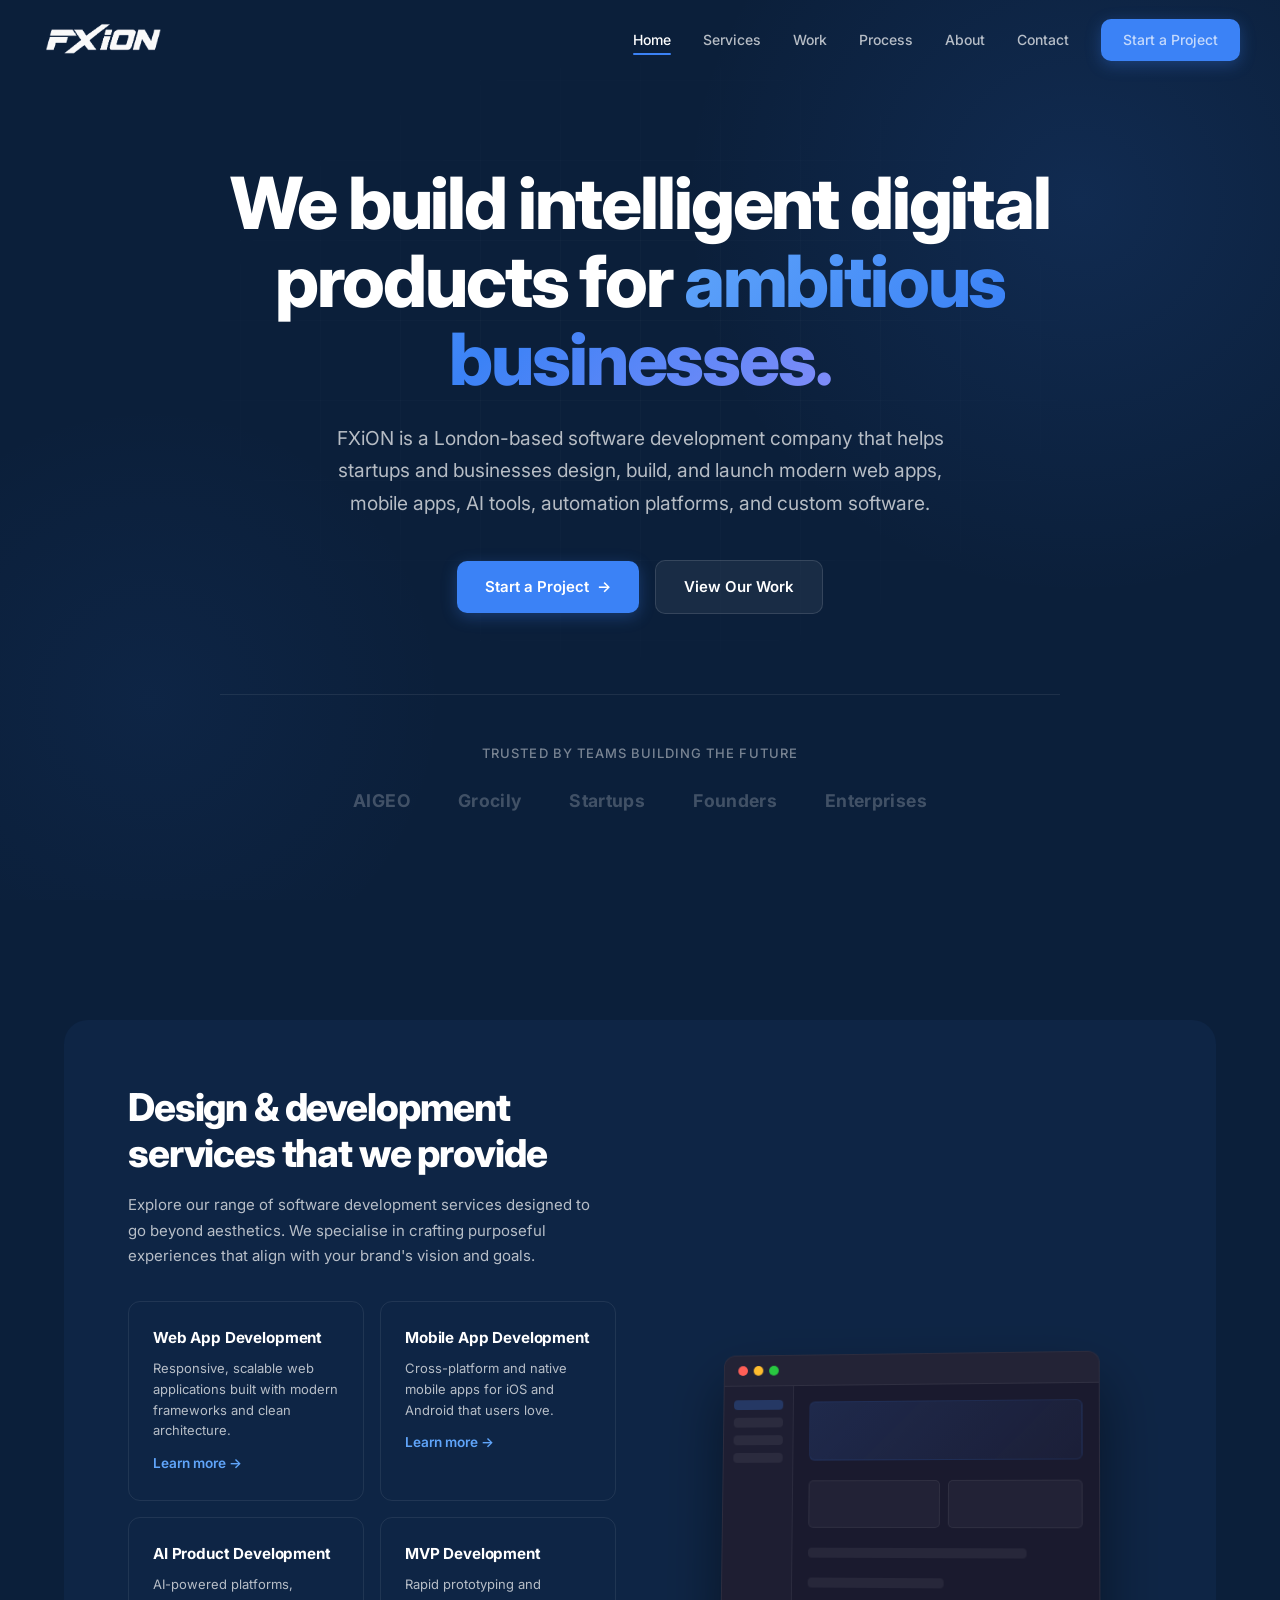
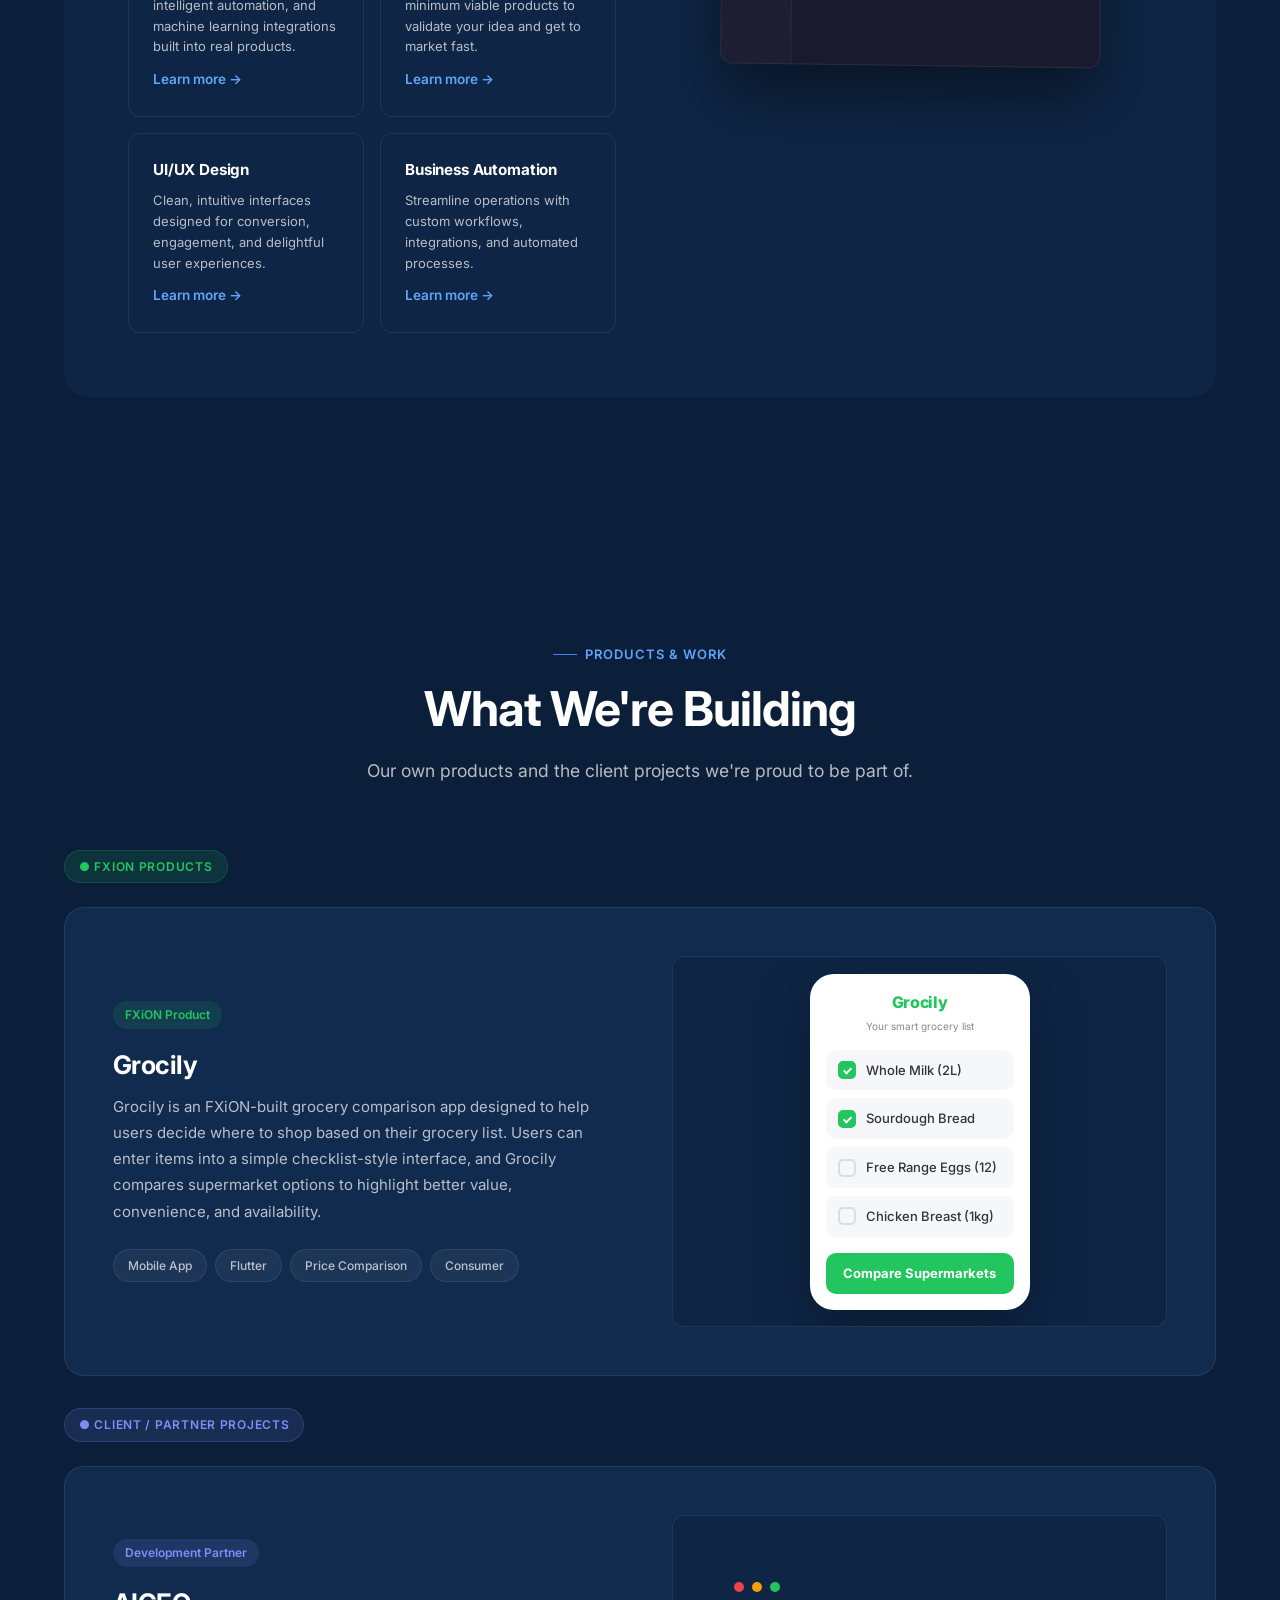
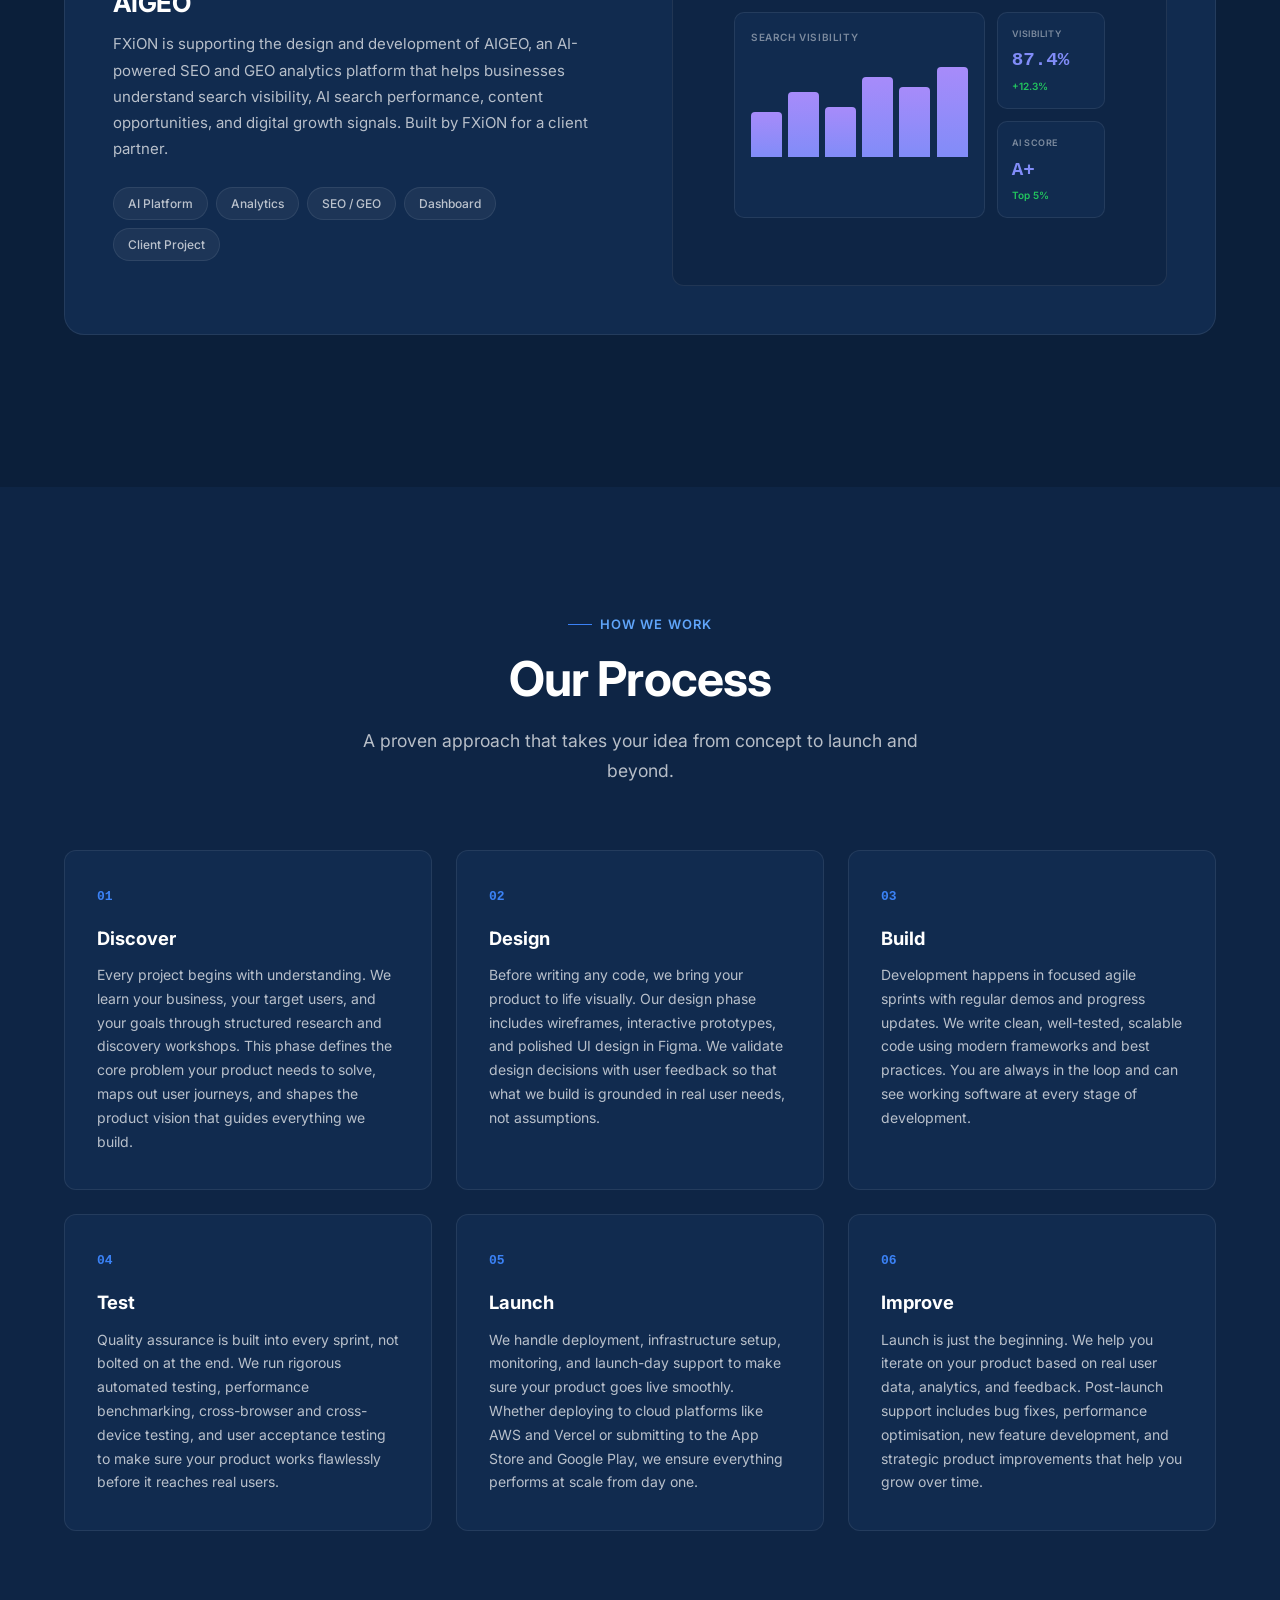
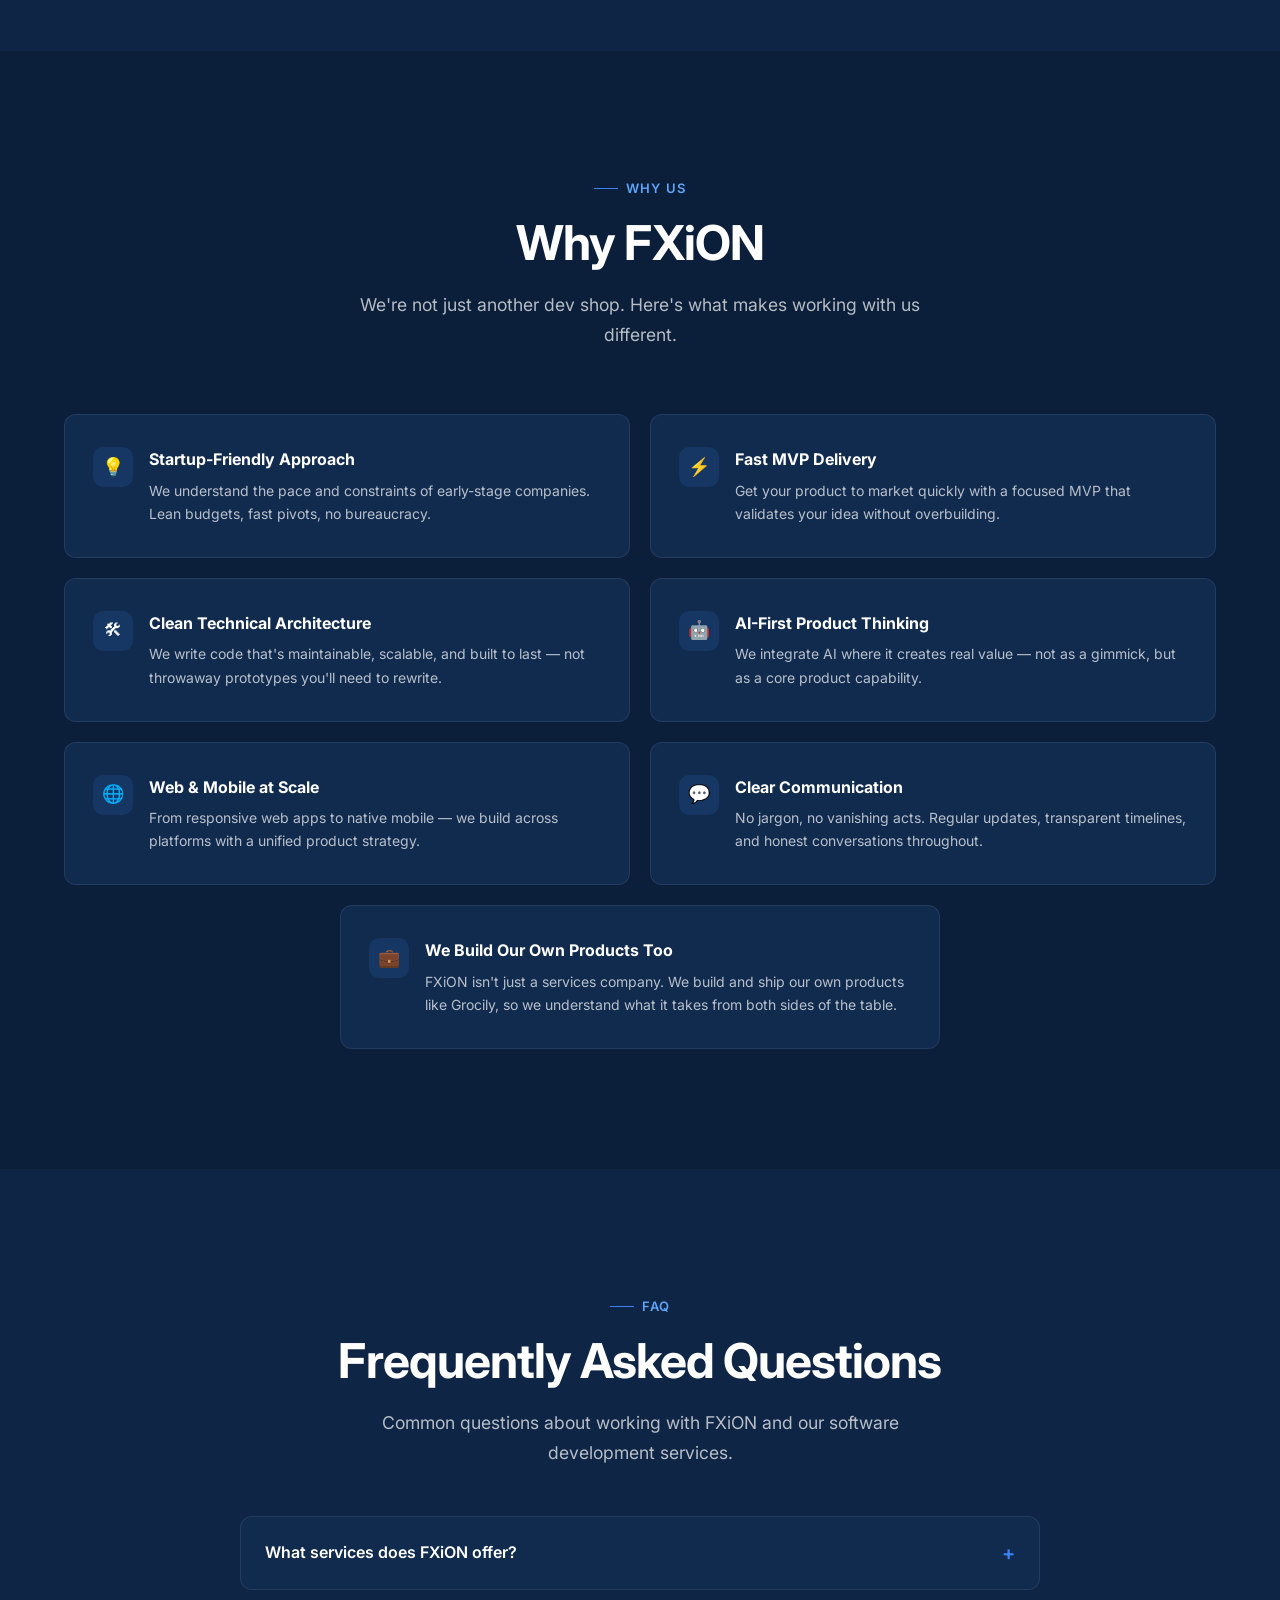
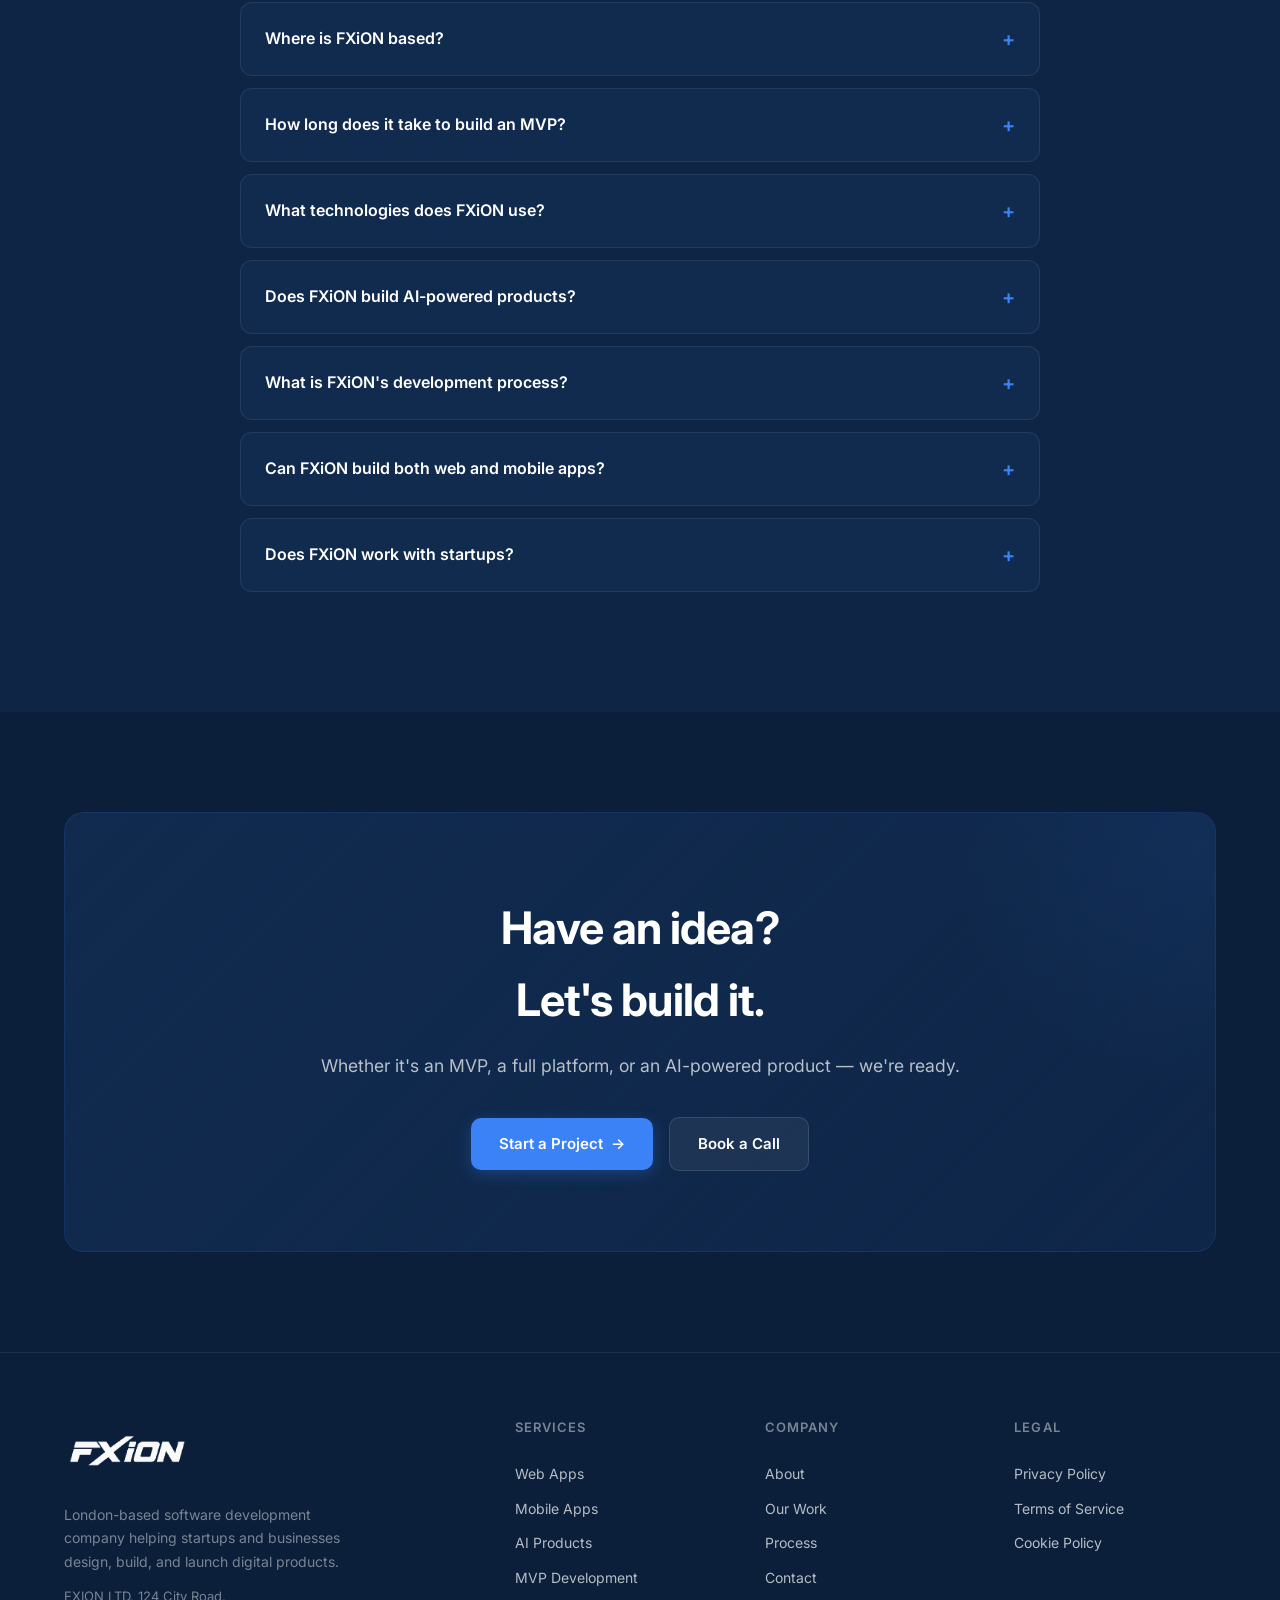
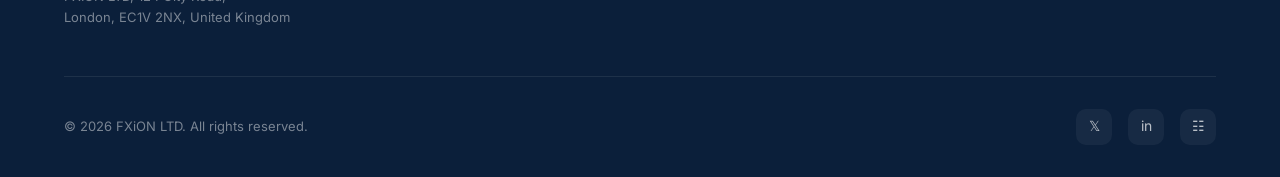
==== commit b967f602: "Remove "Available for new projects" hero badge Co-Authored-By: Claude Opus 4.8 <noreply@anthropic.co" ====
--- a/index.html
+++ b/index.html
@@ -264,10 +264,6 @@
     </div>
     <div class="container">
       <div class="hero-content">
-        <div class="hero-badge">
-          <span class="hero-badge-dot"></span>
-          Available for new projects
-        </div>
         <h1>We build intelligent digital products for <span class="highlight">ambitious businesses.</span></h1>
         <p class="hero-subtitle">
           FXiON is a London-based software development company that helps startups and businesses design, build, and launch modern web apps, mobile apps, AI tools, automation platforms, and custom software.
